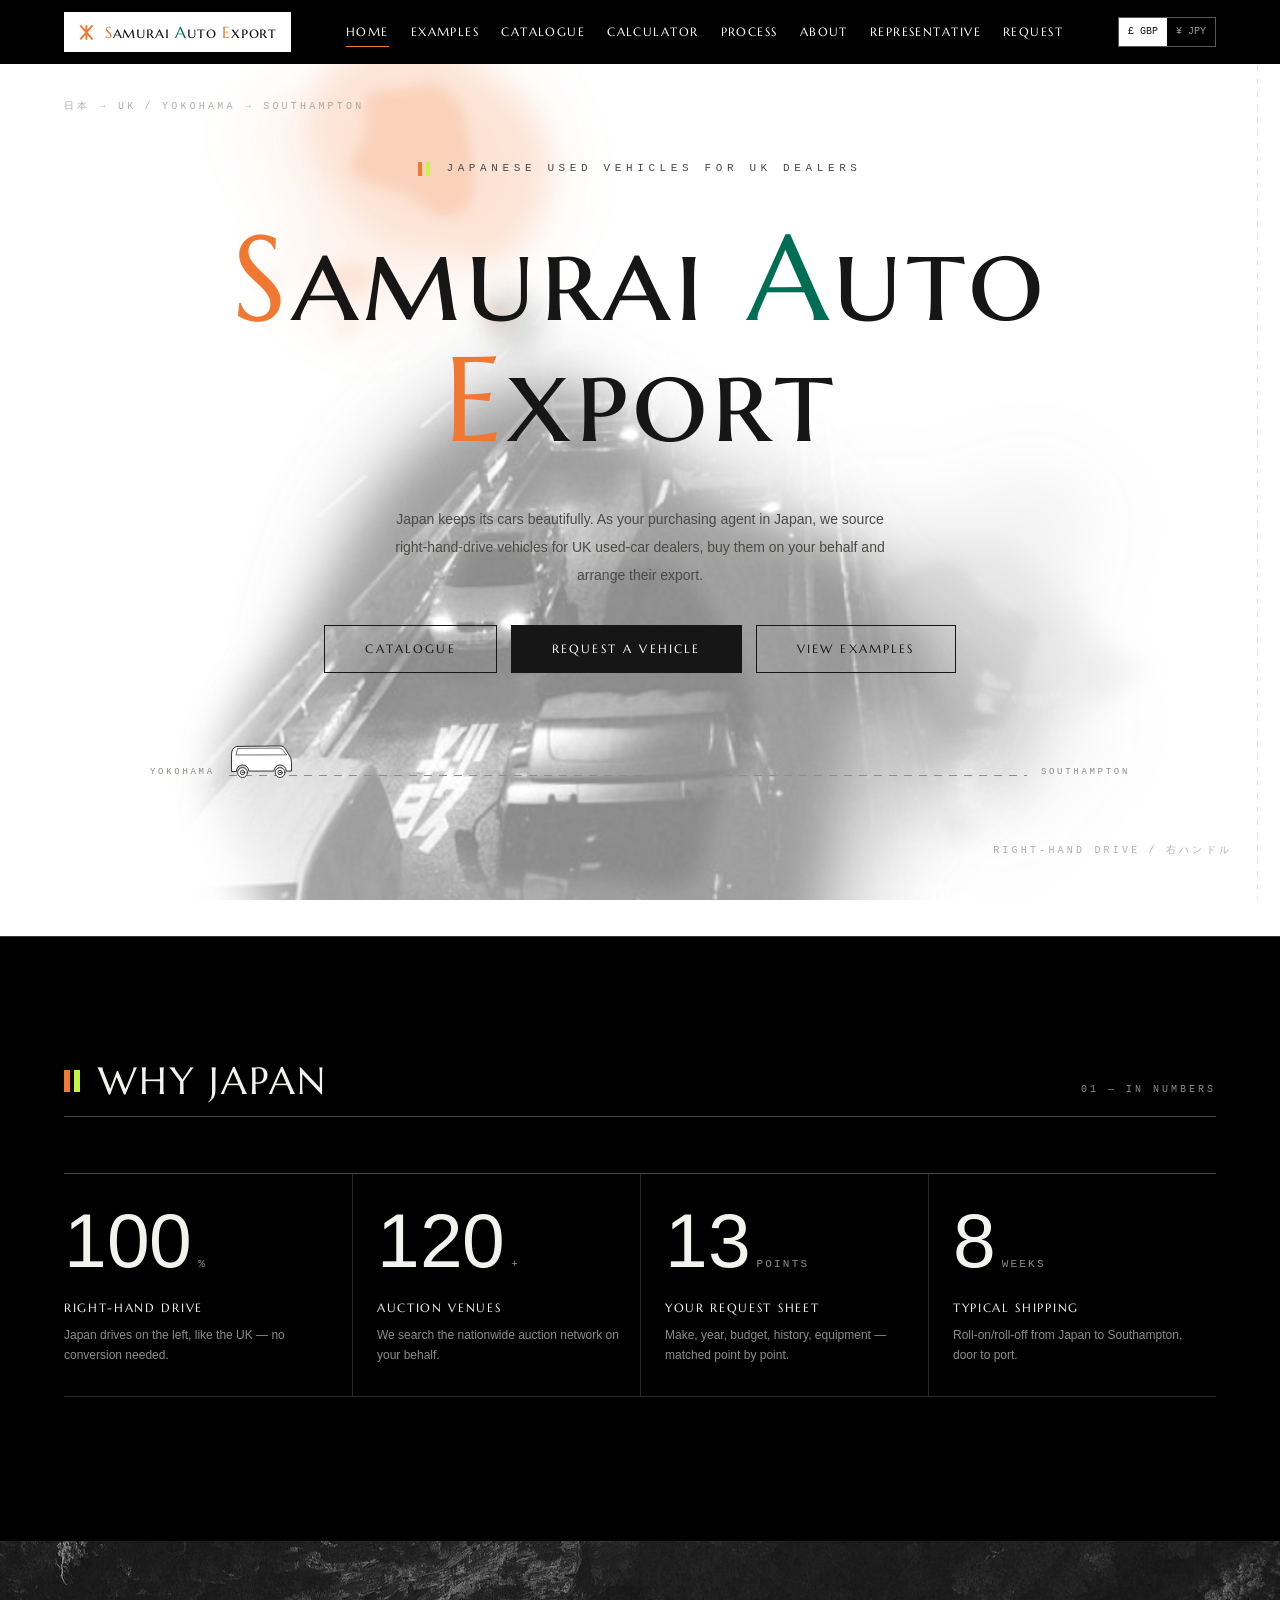
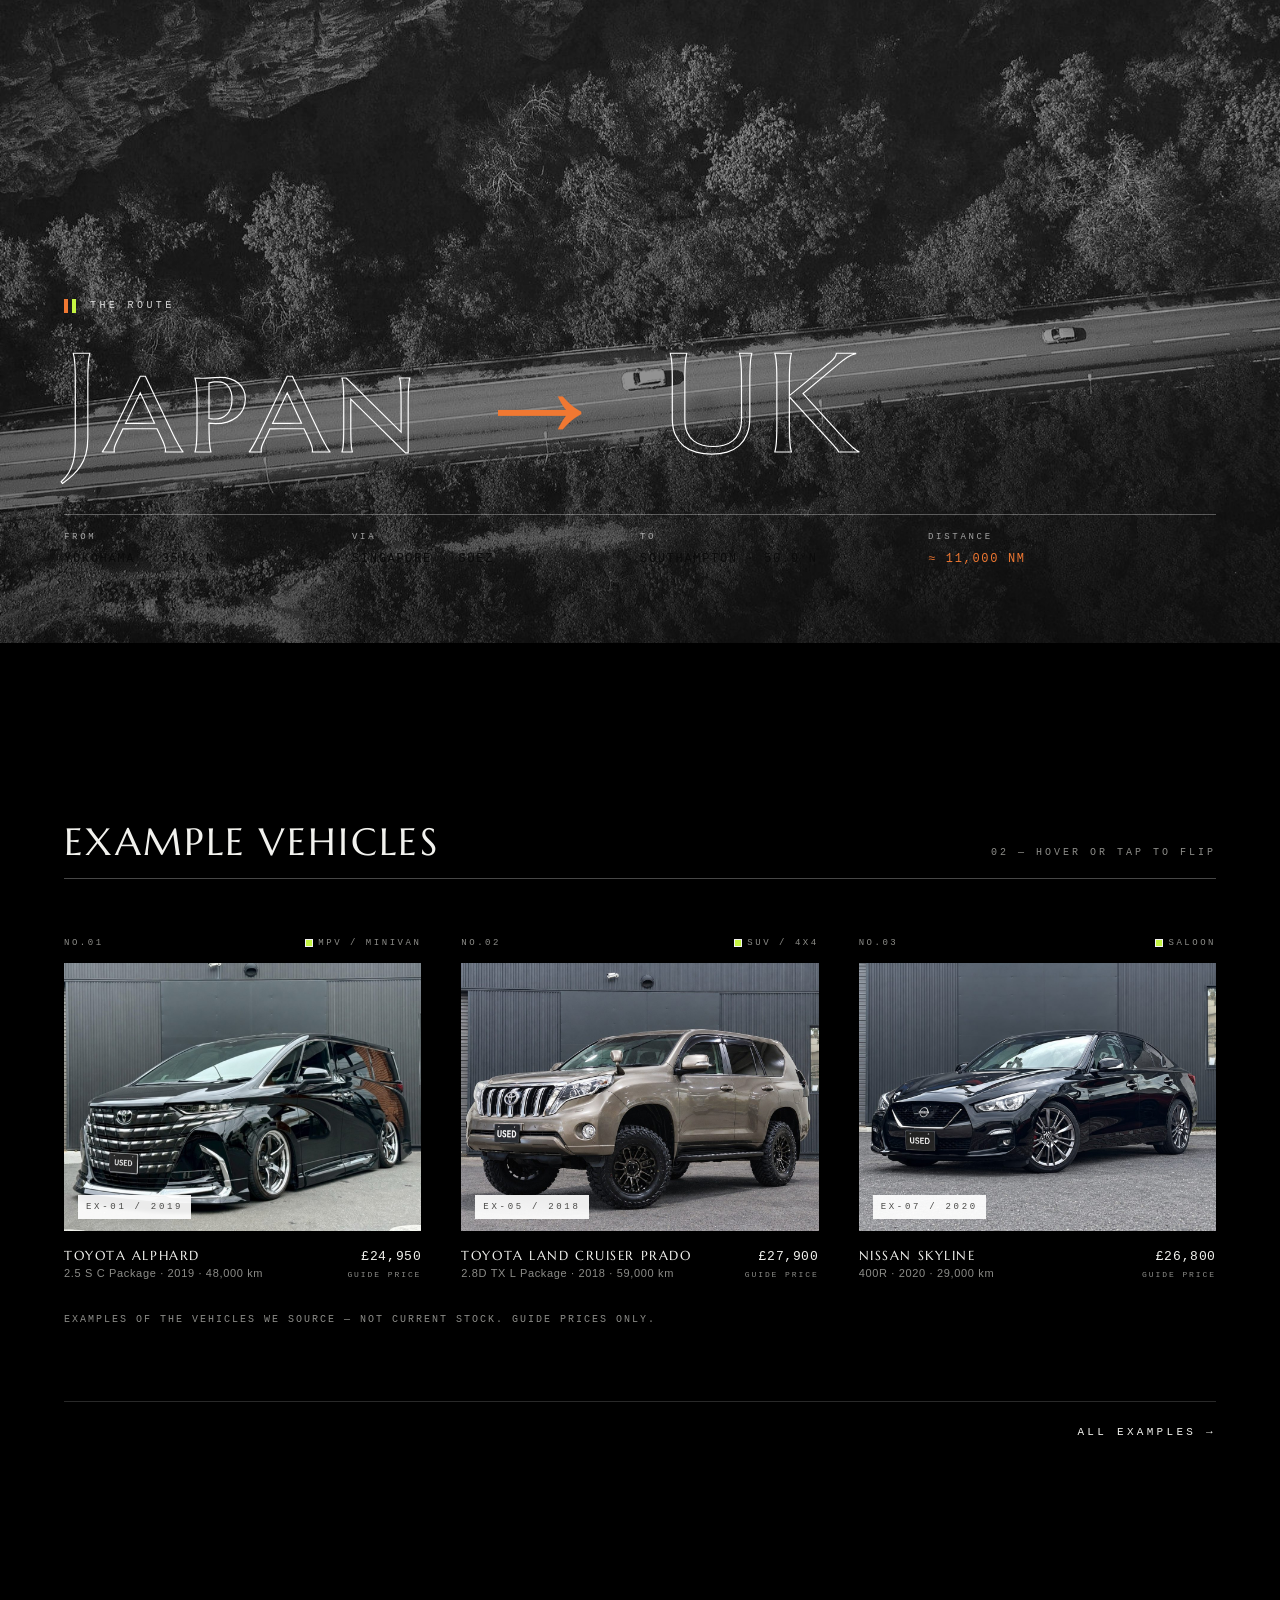
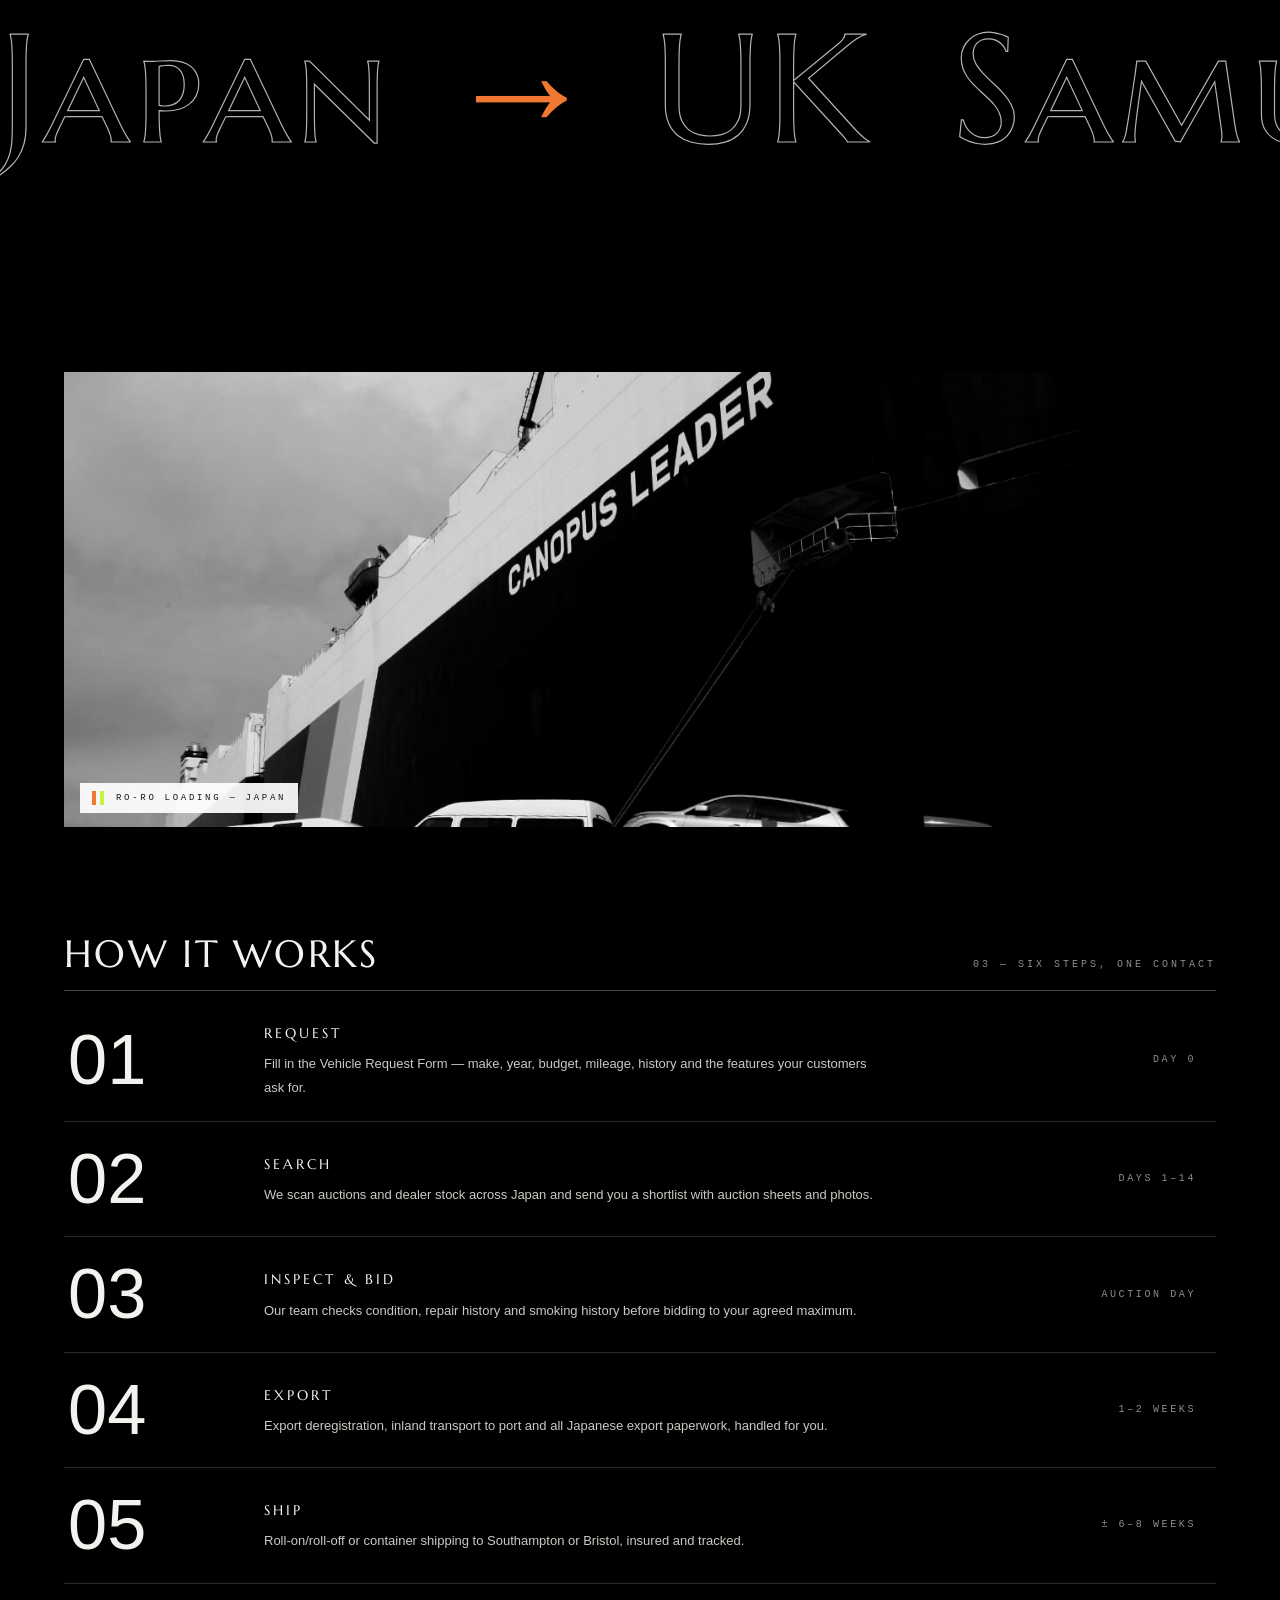
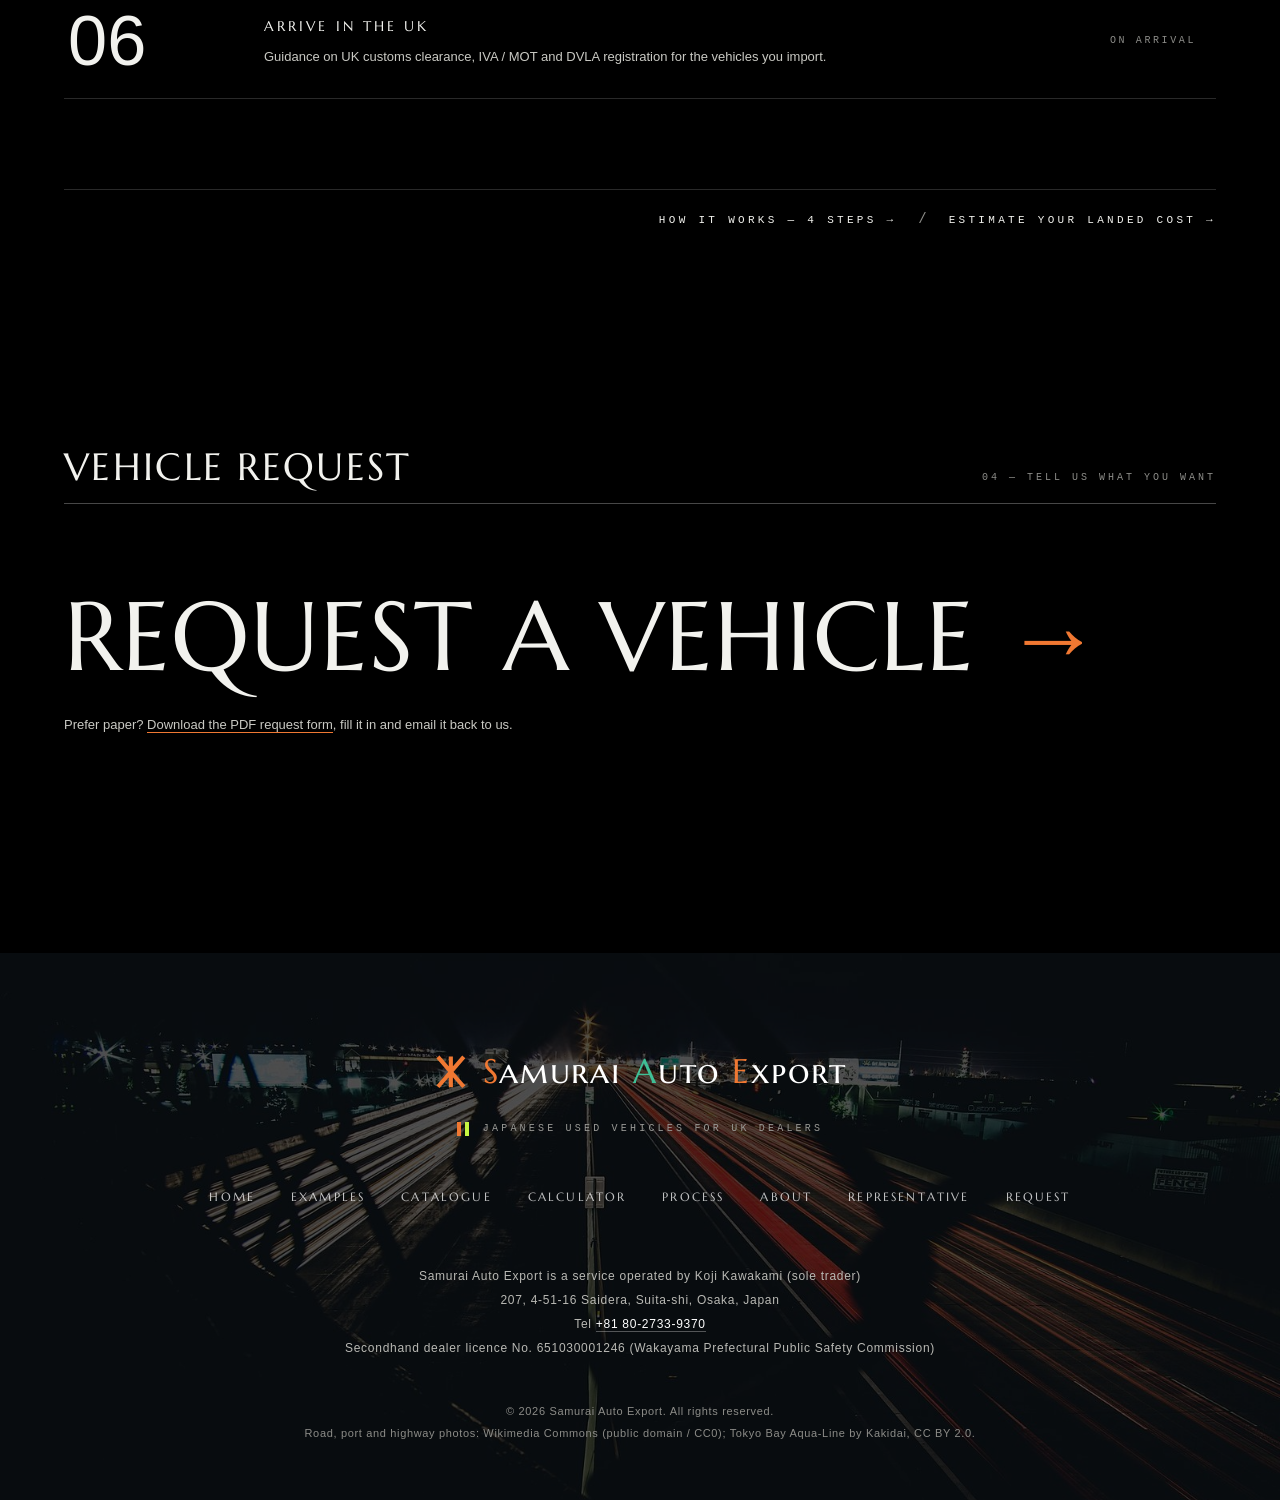
==== index.html @ f711d7df "feat(about): show the issuing authority for the dealer licence Wakayama Prefectural Public Safety Co" ====
<!doctype html>
<html lang="en-GB">
<head>
  <meta charset="utf-8">
  <meta name="viewport" content="width=device-width, initial-scale=1, viewport-fit=cover">
  <title>Samurai Auto Export — Japanese used vehicles for UK dealers</title>
  <meta name="description" content="Samurai Auto Export is a sourcing and export service for used-car dealers in the United Kingdom. Acting as your agent in Japan, we buy right-hand-drive vehicles on your behalf and arrange their export.">
  <meta name="theme-color" content="#ffffff">
  <link rel="icon" href="data:image/svg+xml,%3Csvg xmlns='http://www.w3.org/2000/svg' viewBox='0 0 32 32'%3E%3Crect width='32' height='32' fill='%23fff'/%3E%3Cg stroke='%23f07832' stroke-width='3.4' stroke-linecap='square' fill='none'%3E%3Cpath d='M16 4v24M6 4l10 12L26 4M6 28l10-12 10 12'/%3E%3C/g%3E%3C/svg%3E">
  <link rel="stylesheet" href="css/style.css">
</head>
<body>
<a class="skip-link" href="#main">Skip to content</a>

<svg width="0" height="0" style="position:absolute" aria-hidden="true">
  <symbol id="glyph" viewBox="0 0 40 40">
    <g fill="none" stroke="currentColor" stroke-width="4.6" stroke-linecap="square">
      <path d="M20 5v30M7 5l13 15L33 5M7 35l13-15 13 15"/>
    </g>
  </symbol>
  <!-- calculator pictograms: 24×24 stroke icons, drawn in the ink-soft grey -->
  <symbol id="i-sliders" viewBox="0 0 24 24"><path d="M4 7h9M19 7h1M4 17h3M13 17h7"/><circle cx="15" cy="7" r="2.2"/><circle cx="9" cy="17" r="2.2"/></symbol>
  <symbol id="i-calc" viewBox="0 0 24 24"><rect x="6" y="3" width="12" height="18"/><path d="M9 6.5h6v3H9zM9 13h.01M12 13h.01M15 13h.01M9 16.5h.01M12 16.5h.01M15 16.5h.01"/></symbol>
  <symbol id="i-tag" viewBox="0 0 24 24"><path d="M3.5 12.5V4h8.5l8.5 8.5-8.5 8.5z"/><circle cx="8" cy="8.5" r="1.4"/></symbol>
  <symbol id="i-fx" viewBox="0 0 24 24"><path d="M4 8h13M14 5l3 3-3 3M20 16H7M10 13l-3 3 3 3"/></symbol>
  <symbol id="i-size" viewBox="0 0 24 24"><path d="M3.5 14l2.3-5.5h12.4L20.5 14v3.5h-17z"/><circle cx="7.5" cy="17.5" r="1.6"/><circle cx="16.5" cy="17.5" r="1.6"/><path d="M3 22h18M5.5 20.5L3 22l2.5 1.5M18.5 20.5L21 22l-2.5 1.5"/></symbol>
  <symbol id="i-duty" viewBox="0 0 24 24"><circle cx="12" cy="12" r="8.5"/><path d="M8.5 15.5l7-7"/><circle cx="9.3" cy="9.3" r="1.1"/><circle cx="14.7" cy="14.7" r="1.1"/></symbol>
  <symbol id="i-car" viewBox="0 0 24 24"><path d="M3 15.5l2.4-6h13.2L21 15.5v3.5H3zM6 19v1.5M18 19v1.5M7.5 9.5l1-3h7l1 3"/><circle cx="7.5" cy="16.5" r="1.5"/><circle cx="16.5" cy="16.5" r="1.5"/></symbol>
  <symbol id="i-fee" viewBox="0 0 24 24"><rect x="3" y="8" width="18" height="12"/><path d="M9 8V5h6v3M3 13h18M12 12v3"/></symbol>
  <symbol id="i-truck" viewBox="0 0 24 24"><path d="M2 7h11v9H2zM13 10.5h4.5l3 3V16H13z"/><circle cx="6" cy="18" r="1.7"/><circle cx="17" cy="18" r="1.7"/></symbol>
  <symbol id="i-ship" viewBox="0 0 24 24"><path d="M3 14l2 4.5h14L21 14zM6 14V9h12v5M10 9V5h4v4M2 21.5c2 1.2 3.8 1.2 5.6 0s3.6-1.2 5.4 0 3.6 1.2 5.4 0 3.6-1.2 3.6-1.2"/></symbol>
  <symbol id="i-sum" viewBox="0 0 24 24"><path d="M17 5.5H7l6 6.5-6 6.5h10"/></symbol>
  <symbol id="i-stamp" viewBox="0 0 24 24"><path d="M12 3a3.8 3.8 0 0 1 3.8 3.8c0 2-1.4 3-1.9 5.2H10.1c-.5-2.2-1.9-3.2-1.9-5.2A3.8 3.8 0 0 1 12 3zM6 16.5h12v4H6zM9.5 12v4.5M14.5 12v4.5"/></symbol>
  <symbol id="i-dealer" viewBox="0 0 24 24"><path d="M3 21h18M5 21V9l7-5 7 5v12M9.5 21v-6h5v6M9 11.5h2M13 11.5h2"/></symbol>
  <symbol id="i-pin" viewBox="0 0 24 24"><path d="M12 21.5s-6.5-5.6-6.5-10.5a6.5 6.5 0 0 1 13 0c0 4.9-6.5 10.5-6.5 10.5z"/><circle cx="12" cy="11" r="2.2"/></symbol>
  <symbol id="i-vat" viewBox="0 0 24 24"><path d="M6.5 3h11v18l-2.2-1.6-2.2 1.6-2.1-1.6-2.1 1.6-2.4-1.6zM9.5 14.5l5-5"/><circle cx="10" cy="10" r="1"/><circle cx="14" cy="14" r="1"/></symbol>
  <symbol id="i-instagram" viewBox="0 0 24 24"><rect x="3.5" y="3.5" width="17" height="17" rx="4.8"/><circle cx="12" cy="12" r="4"/><path d="M17 7v.01"/></symbol>
  <symbol id="i-phone" viewBox="0 0 24 24"><path d="M6.5 3.5h3l1.5 4-2 1.5a11 11 0 0 0 6 6l1.5-2 4 1.5v3a2 2 0 0 1-2 2A15.5 15.5 0 0 1 4.5 5.5a2 2 0 0 1 2-2z"/></symbol>
  <symbol id="i-info" viewBox="0 0 24 24"><circle cx="12" cy="12" r="8.5"/><path d="M12 11v5.5M12 7.5v.01"/></symbol>
  <symbol id="i-order" viewBox="0 0 24 24"><path d="M4 5h16v14H4zM4 7l8 6 8-6"/></symbol>
  <symbol id="i-check" viewBox="0 0 24 24"><path d="M6 3h12v18H6zM9 8h6M9 12h6M9 16h3"/><path d="M15.5 15l1.5 1.5 3-3" /></symbol>
  <symbol id="i-search" viewBox="0 0 24 24"><circle cx="10.5" cy="10.5" r="6.5"/><path d="M15.5 15.5L21 21"/></symbol>
  <symbol id="i-list" viewBox="0 0 24 24"><path d="M4 6h3v3H4zM4 10.5h3v3H4zM4 15h3v3H4zM10 7.5h10M10 12h10M10 16.5h10"/></symbol>
  <symbol id="i-approve" viewBox="0 0 24 24"><circle cx="12" cy="12" r="8.5"/><path d="M8 12.5l2.8 2.8L16.5 9.5"/></symbol>
  <symbol id="i-gavel" viewBox="0 0 24 24"><path d="M4 20l8-8M9 7l5-3 5 5-3 5zM13 5l6 6M3 21h8"/></symbol>
  <symbol id="i-pay" viewBox="0 0 24 24"><rect x="3" y="6" width="18" height="12"/><circle cx="12" cy="12" r="2.6"/><path d="M6 9h.01M18 15h.01"/></symbol>
  <symbol id="i-hand" viewBox="0 0 24 24"><rect x="3" y="7" width="7" height="10"/><rect x="14" y="7" width="7" height="10"/><path d="M10 12h4M12.5 10.5l1.5 1.5-1.5 1.5"/></symbol>
  <symbol id="i-doc" viewBox="0 0 24 24"><path d="M7 3h7l4 4v14H7zM14 3v4h4M10 12h5M10 15.5h5"/></symbol>
  <symbol id="i-anchor" viewBox="0 0 24 24"><circle cx="12" cy="5.5" r="2.2"/><path d="M12 7.7V21M6 12H4a8 8 0 0 0 16 0h-2M8.5 12h7"/></symbol>
  <symbol id="i-flagjp" viewBox="0 0 24 24"><path d="M5 21V4M5 4h13l-3 4.5 3 4.5H5"/></symbol>
  <symbol id="i-key" viewBox="0 0 24 24"><circle cx="8" cy="14" r="4.5"/><path d="M11.5 11.5L20 3M16 7l2.5 2.5M13.5 9.5L16 12"/></symbol>
  <symbol id="i-done" viewBox="0 0 24 24"><circle cx="12" cy="12" r="8.5"/><path d="M7.5 12.5l3 3 6-7"/><path d="M12 3.5v-1M12 21.5v-1" /></symbol>
  <symbol id="i-copy" viewBox="0 0 24 24"><rect x="8" y="8" width="12" height="12"/><path d="M16 8V4H4v12h4"/></symbol>
</svg>

<header class="site-header" id="siteHeader">
  <div class="header-inner">
    <button class="menu-toggle" id="menuToggle" aria-label="Menu" aria-expanded="false" aria-controls="siteNav">
      <span></span><span></span>
    </button>
    <a class="brand-mark wm" href="#/" aria-label="Samurai Auto Export — home">
      <svg class="wm-glyph" aria-hidden="true"><use href="#glyph"/></svg>
      <span aria-hidden="true"><span class="wm-s">S</span>amurai <span class="wm-a">A</span>uto <span class="wm-e">E</span>xport</span>
    </a>
    <nav class="site-nav" id="siteNav" aria-label="Main">
      <ul>
        <li><a href="#/" data-scramble>HOME</a></li>
        <li><a href="#/stock" data-scramble>EXAMPLES</a></li>
        <li><a href="#/catalog" data-scramble>CATALOGUE</a></li>
        <li><a href="#/calculator" data-scramble>CALCULATOR</a></li>
        <li><a href="#/process" data-scramble>PROCESS</a></li>
        <li><a href="#/company" data-scramble>ABOUT</a></li>
        <li><a href="#/representative" data-scramble>REPRESENTATIVE</a></li>
        <li><a href="#/request" data-scramble>REQUEST</a></li>
      </ul>
    </nav>
    <div class="header-tools">
      <div class="ccy" role="group" aria-label="Currency">
        <button type="button" data-ccy="GBP" aria-pressed="true">£ GBP</button>
        <button type="button" data-ccy="JPY" aria-pressed="false">¥ JPY</button>
      </div>
    </div>
  </div>
</header>

<div id="main">

<!-- =====================================================================
     HOME
     ===================================================================== -->
<main class="page" data-page="home">

  <!-- 01 HERO — near-empty white viewport; the ink canvas is the image -->
  <section class="hero" aria-label="Samurai Auto Export — Japanese used vehicles for UK dealers">
    <span class="lex-float lex-float--tl" aria-hidden="true">日本 → UK&ensp;/&ensp;YOKOHAMA → SOUTHAMPTON</span>
    <span class="lex-float lex-float--br" aria-hidden="true">RIGHT-HAND DRIVE&ensp;/&ensp;右ハンドル</span>
    <p class="hero__meta"><span class="duo" aria-hidden="true"></span>JAPANESE USED VEHICLES FOR UK DEALERS</p>
    <h1 class="hero__wordmark wm" data-kinetic aria-label="Samurai Auto Export">
      <span class="wm-line"><span class="k-letter wm-s" aria-hidden="true">S</span><span class="k-letter" aria-hidden="true">a</span><span class="k-letter" aria-hidden="true">m</span><span class="k-letter" aria-hidden="true">u</span><span class="k-letter" aria-hidden="true">r</span><span class="k-letter" aria-hidden="true">a</span><span class="k-letter" aria-hidden="true">i</span><span class="k-letter" aria-hidden="true">&nbsp;</span><span class="k-letter wm-a" aria-hidden="true">A</span><span class="k-letter" aria-hidden="true">u</span><span class="k-letter" aria-hidden="true">t</span><span class="k-letter" aria-hidden="true">o</span></span>
      <span class="wm-line"><span class="k-letter wm-e" aria-hidden="true">E</span><span class="k-letter" aria-hidden="true">x</span><span class="k-letter" aria-hidden="true">p</span><span class="k-letter" aria-hidden="true">o</span><span class="k-letter" aria-hidden="true">r</span><span class="k-letter" aria-hidden="true">t</span></span>
    </h1>
    <p class="hero__sub">Japan keeps its cars beautifully. As your purchasing agent in Japan, we source right-hand-drive vehicles for UK used-car dealers, buy them on your behalf and arrange their export.</p>
    <p class="hero__actions">
      <a class="btn" href="#/catalog">Catalogue</a>
      <a class="btn btn--solid" href="#/request">Request a vehicle</a>
      <a class="btn" href="#/stock">View examples</a>
    </p>
    <div class="hero-road" aria-hidden="true">
      <span class="hero-road__pin">YOKOHAMA</span>
      <span class="hero-road__lane"><span class="hero-road__car" id="heroCar"></span></span>
      <span class="hero-road__pin">SOUTHAMPTON</span>
    </div>
    <p class="scrollcue" aria-hidden="true">SCROLL</p>
  </section>

  <!-- everything below the hero sits on the black wall -->
  <div class="home-dark">

  <!-- 02 FIGURES -->
  <section class="section" aria-labelledby="figuresTitle">
    <header class="shead reveal">
      <h2 class="shead__big" id="figuresTitle"><span class="duo duo--lg" aria-hidden="true"></span>WHY JAPAN</h2>
      <p class="shead__meta">01 — IN NUMBERS</p>
    </header>
    <div class="figures">
      <div class="figure reveal">
        <p class="figure__num"><span data-odo>100</span><span class="figure__unit">%</span></p>
        <span class="figure__label">Right-hand drive</span>
        <span class="figure__note">Japan drives on the left, like the UK — no conversion needed.</span>
      </div>
      <div class="figure reveal">
        <p class="figure__num"><span data-odo>120</span><span class="figure__unit">+</span></p>
        <span class="figure__label">Auction venues</span>
        <span class="figure__note">We search the nationwide auction network on your behalf.</span>
      </div>
      <div class="figure reveal">
        <p class="figure__num"><span data-odo>13</span><span class="figure__unit">POINTS</span></p>
        <span class="figure__label">Your request sheet</span>
        <span class="figure__note">Make, year, budget, history, equipment — matched point by point.</span>
      </div>
      <div class="figure reveal">
        <p class="figure__num"><span data-odo>8</span><span class="figure__unit">WEEKS</span></p>
        <span class="figure__label">Typical shipping</span>
        <span class="figure__note">Roll-on/roll-off from Japan to Southampton, door to port.</span>
      </div>
    </div>
  </section>

  <!-- ROUTE — full-bleed road photo that spreads open like the ink -->
  <section class="route reveal" aria-labelledby="routeTitle">
    <div class="route__media"><img src="assets/img/bg/road.jpg" alt="Aerial view of a highway winding through a forest" loading="lazy" width="1600" height="1067"></div>
    <div class="route__inner">
      <p class="route__eyebrow"><span class="duo" aria-hidden="true"></span>THE ROUTE</p>
      <h2 class="route__title" id="routeTitle">Japan <i aria-hidden="true">→</i><span class="visually-hidden">to the</span> UK</h2>
      <dl class="route__legs">
        <div><dt>FROM</dt><dd>YOKOHAMA · 35.4°N</dd></div>
        <div><dt>VIA</dt><dd>SINGAPORE · SUEZ</dd></div>
        <div><dt>TO</dt><dd>SOUTHAMPTON · 50.9°N</dd></div>
        <div><dt>DISTANCE</dt><dd>≈ 11,000 NM</dd></div>
      </dl>
    </div>
  </section>

  <!-- 03 EXAMPLE VEHICLES — flip cards -->
  <section class="section" aria-labelledby="featuredTitle">
    <header class="shead reveal">
      <h2 class="shead__big" id="featuredTitle">EXAMPLE VEHICLES</h2>
      <p class="shead__meta">02 — HOVER OR TAP TO FLIP</p>
    </header>
    <div class="grid" id="featuredGrid"></div>
    <p class="examples-note reveal">Examples of the vehicles we source — not current stock. Guide prices only.</p>
    <p class="more-row reveal"><a href="#/stock" data-scramble>ALL EXAMPLES →</a></p>
  </section>

  <!-- outlined-type marquee — ink shows through the strokes -->
  <div class="marquee" aria-hidden="true">
    <div class="marquee__track">
      <span class="marquee__seg">Japan <i>→</i> UK&ensp;Samurai Auto Export&ensp;from Osaka to your door&ensp;</span>
      <span class="marquee__seg">Japan <i>→</i> UK&ensp;Samurai Auto Export&ensp;from Osaka to your door&ensp;</span>
    </div>
  </div>

  <!-- 04 PHOTO + FLOW -->
  <section class="section" aria-labelledby="flowTitle">
    <figure class="photo photo--wide reveal">
      <img src="assets/img/ship.jpg" alt="A car carrier ship at a Japanese port, vehicles waiting to be loaded" loading="lazy" width="1366" height="540">
      <figcaption class="photo__cap"><span class="duo" aria-hidden="true"></span>RO-RO LOADING — JAPAN</figcaption>
    </figure>
    <header class="shead reveal" style="margin-top:12vh">
      <h2 class="shead__big" id="flowTitle">HOW IT WORKS</h2>
      <p class="shead__meta">03 — SIX STEPS, ONE CONTACT</p>
    </header>
    <table class="rows reveal">
      <tbody>
        <tr><td class="row-no">01</td><td><span class="flow-name">Request</span><span class="flow-desc">Fill in the Vehicle Request Form — make, year, budget, mileage, history and the features your customers ask for.</span></td><td class="row-meta">DAY 0</td></tr>
        <tr><td class="row-no">02</td><td><span class="flow-name">Search</span><span class="flow-desc">We scan auctions and dealer stock across Japan and send you a shortlist with auction sheets and photos.</span></td><td class="row-meta">DAYS 1–14</td></tr>
        <tr><td class="row-no">03</td><td><span class="flow-name">Inspect &amp; bid</span><span class="flow-desc">Our team checks condition, repair history and smoking history before bidding to your agreed maximum.</span></td><td class="row-meta">AUCTION DAY</td></tr>
        <tr><td class="row-no">04</td><td><span class="flow-name">Export</span><span class="flow-desc">Export deregistration, inland transport to port and all Japanese export paperwork, handled for you.</span></td><td class="row-meta">1–2 WEEKS</td></tr>
        <tr><td class="row-no">05</td><td><span class="flow-name">Ship</span><span class="flow-desc">Roll-on/roll-off or container shipping to Southampton or Bristol, insured and tracked.</span></td><td class="row-meta">± 6–8 WEEKS</td></tr>
        <tr><td class="row-no">06</td><td><span class="flow-name">Arrive in the UK</span><span class="flow-desc">Guidance on UK customs clearance, IVA / MOT and DVLA registration for the vehicles you import.</span></td><td class="row-meta">ON ARRIVAL</td></tr>
      </tbody>
    </table>
  </section>

  <section class="section" style="padding-top:0" aria-labelledby="calcTeaser">
    <p class="more-row reveal" style="margin-top:0">
      <span class="visually-hidden" id="calcTeaser">Import cost calculator</span>
      <a href="#/process" data-scramble>HOW IT WORKS — 4 STEPS →</a>
      <span class="more-row__sep" aria-hidden="true">/</span>
      <a href="#/calculator" data-scramble>ESTIMATE YOUR LANDED COST →</a>
    </p>
  </section>

  <!-- 05 CTA -->
  <section class="section" aria-labelledby="ctaTitle">
    <header class="shead reveal">
      <h2 class="shead__big" id="ctaTitle">VEHICLE REQUEST</h2>
      <p class="shead__meta">04 — TELL US WHAT YOU WANT</p>
    </header>
    <p class="cta-row reveal">
      <a class="cta-huge" href="#/request" aria-label="Request a vehicle"><span data-scramble>REQUEST A</span> <span class="nowrap"><span data-scramble>VEHICLE</span><span class="arr" aria-hidden="true">&nbsp;→</span></span></a>
    </p>
    <p class="cta-note reveal">Prefer paper? <a href="assets/docs/Vehicle_Request_Form_EN.pdf" download>Download the PDF request form</a>, fill it in and email it back to us.</p>
  </section>

  </div><!-- /.home-dark -->
</main>

<!-- =====================================================================
     STOCK
     ===================================================================== -->
<main class="page" data-page="stock" hidden>
  <div class="page-head">
    <p class="page-eyebrow" aria-hidden="true">
      <span><span class="duo"></span>SAMURAI AUTO EXPORT — EXAMPLE VEHICLES</span>
      <span>NOT CURRENT STOCK · GUIDE PRICES ONLY</span>
    </p>
    <div class="page-title-row">
      <h1 class="page-title" data-kinetic data-outline="2">EXAMPLES</h1>
      <dl class="lexicon" aria-label="Examples at a glance">
        <div><dt>DRIVE</dt><dd>RIGHT-HAND</dd></div>
        <div><dt>STATUS</dt><dd>EXAMPLES — NOT STOCK</dd></div>
        <div><dt>PRICES</dt><dd>GUIDE ONLY</dd></div>
        <div><dt>CURRENCY</dt><dd>GBP / JPY</dd></div>
      </dl>
    </div>
  </div>

  <div class="toolbar">
    <div class="toolbar__inner">
      <div class="toolbar__search">
        <label class="visually-hidden" for="stockSearch">Search examples</label>
        <input type="search" id="stockSearch" placeholder="Search make, model, grade…" autocomplete="off">
      </div>
      <label class="visually-hidden" for="stockSort">Sort</label>
      <select id="stockSort">
        <option value="new">Default order</option>
        <option value="price-asc">Price — low to high</option>
        <option value="price-desc">Price — high to low</option>
        <option value="km-asc">Mileage — lowest</option>
        <option value="year-desc">Year — newest</option>
      </select>
      <span class="toolbar__count" id="stockCount" aria-live="polite"></span>
    </div>
  </div>

  <div class="chips" id="bodyChips" role="group" aria-label="Body type"></div>

  <section class="stock-wrap" aria-label="Vehicles">
    <div class="grid" id="stockGrid"></div>
    <p class="empty" id="stockEmpty" hidden>NO EXAMPLES MATCH — <a href="#/request" style="border-bottom:1px solid var(--orange)">REQUEST A VEHICLE →</a></p>
    <p class="disclaimer">These are examples of the kinds of vehicle we source for UK dealers. They are not our current stock and not a record of completed sales. Prices are guide prices for reference only; the actual price, availability and total cost to the UK are confirmed case by case. JPY figures use an indicative rate. Tell us what you need — <a href="#/request" style="border-bottom:1px solid var(--orange)">send us a request</a>.</p>
  </section>
</main>

<!-- =====================================================================
     CATALOGUE — Japanese dealer listings, mirrored in English (dark UI)
     Data: js/catalog-data.js · behaviour: js/catalog.js
     ===================================================================== -->
<main class="page dark" data-page="catalog" hidden>
  <div class="page-head">
    <p class="page-eyebrow" aria-hidden="true">
      <span><span class="duo"></span>CATALOGUE — JAPANESE DEALER LISTINGS</span>
      <span>LIVE MIRROR · JAPANESE MAKES · ¥1M – ¥10M</span>
    </p>
    <div class="page-title-row">
      <h1 class="page-title" data-kinetic data-outline="4">CATALOGUE</h1>
      <dl class="lexicon" aria-label="About this catalogue">
        <div><dt>SOURCE</dt><dd>221616.COM (GULLIVER)</dd></div>
        <div><dt>LISTINGS</dt><dd id="catTotal">—</dd></div>
        <div><dt>RANGE</dt><dd id="catRange">—</dd></div>
        <div><dt>UPDATED</dt><dd id="catUpdated">—</dd></div>
      </dl>
    </div>
  </div>

  <div class="toolbar toolbar--dark">
    <div class="toolbar__inner">
      <div class="toolbar__search">
        <label class="visually-hidden" for="catSearch">Search catalogue</label>
        <input type="search" id="catSearch" placeholder="Search make, model, grade, colour, ID…" autocomplete="off">
      </div>
      <label class="visually-hidden" for="catSort">Sort</label>
      <select id="catSort">
        <option value="price-desc">Price — high to low</option>
        <option value="price-asc">Price — low to high</option>
        <option value="km-asc">Mileage — lowest</option>
        <option value="year-desc">Year — newest</option>
        <option value="model-asc">Model — A to Z</option>
      </select>
      <button type="button" class="toolbar__toggle" id="catFilterToggle" aria-expanded="true" aria-controls="catFilters">
        <svg class="ico" aria-hidden="true"><use href="#i-sliders"/></svg><span>FILTERS</span><b id="catFilterCount" hidden>0</b>
      </button>
      <span class="toolbar__count" id="catCount" aria-live="polite"></span>
    </div>
  </div>

  <form class="cfilters" id="catFilters" aria-label="Filter listings" autocomplete="off">
    <div class="cfilters__inner">
      <label class="cfilter"><span>PRICE FROM</span><select id="cfMin"></select></label>
      <label class="cfilter"><span>PRICE TO</span><select id="cfMax"></select></label>
      <label class="cfilter"><span>YEAR FROM</span><select id="cfYear"></select></label>
      <label class="cfilter"><span>MAX MILEAGE</span><select id="cfKm"></select></label>
      <label class="cfilter"><span>BODY</span><select id="cfBody"></select></label>
      <label class="cfilter"><span>FUEL</span><select id="cfFuel"></select></label>
      <label class="cfilter"><span>DRIVE</span><select id="cfDrive"></select></label>
      <label class="cfilter"><span>TRANSMISSION</span><select id="cfTrans"></select></label>
      <label class="cfilter cfilter--check"><input type="checkbox" id="cfOwner"><span>ONE OWNER</span></label>
      <label class="cfilter cfilter--check"><input type="checkbox" id="cfClean"><span>NO REPAIR HISTORY</span></label>
      <label class="cfilter cfilter--check"><input type="checkbox" id="cfRecords"><span>SERVICE RECORDS</span></label>
      <button type="reset" class="cfilters__reset" id="cfReset" data-scramble>RESET FILTERS</button>
    </div>
  </form>

  <div class="chips" id="catChips" role="group" aria-label="Make"></div>
  <div class="chips chips--models" id="catModels" role="group" aria-label="Model" hidden></div>

  <section class="stock-wrap" aria-label="Listings">
    <ul class="cgrid" id="catGrid"></ul>
    <p class="empty" id="catEmpty" hidden>NO LISTINGS MATCH</p>
    <p class="disclaimer" id="catDisclaimer">Demonstration catalogue. Listings, prices and photos are mirrored from the public search results on 221616.com (Gulliver, Japan) — Japanese makes, ¥1M – ¥10M — and translated into English for this sample; they belong to the selling dealer and are not offered for sale here. The mirror is re-synced automatically about every six hours; a browser cannot read the source site directly, so what you see is the last sync, not a live query. Prices are Japanese on-the-road totals including tax and domestic fees — use the calculator for a UK landed estimate.</p>
  </section>
</main>

<main class="page dark" data-page="catalog-detail" hidden>
  <div class="cdet" id="catDetail"></div>
</main>

<!-- =====================================================================
     CALCULATOR — import cost estimate for UK dealers
     Figures and rates: js/calc-config.js · arithmetic: js/calc.js
     ===================================================================== -->
<main class="page" data-page="calculator" hidden>
  <div class="page-head">
    <p class="page-eyebrow" aria-hidden="true">
      <span><span class="duo"></span>FOR UK DEALERS — IMPORT COST CALCULATOR</span>
      <span>BUDGET ESTIMATE · NOT A QUOTATION</span>
    </p>
    <div class="page-title-row">
      <h1 class="page-title" data-kinetic data-outline="5">CALCULATOR</h1>
      <dl class="lexicon" aria-label="What this calculator covers">
        <div><dt>FROM</dt><dd>JAPANESE DEALER PRICE</dd></div>
        <div><dt>TO</dt><dd>YOUR UK DEALERSHIP</dd></div>
        <div><dt>SHOWS</dt><dd>GBP · JPY</dd></div>
        <div><dt>RATE</dt><dd>EDITABLE ESTIMATE</dd></div>
      </dl>
    </div>
  </div>

  <div class="calc">

    <!-- inputs -->
    <form class="calc__inputs" id="calcForm" novalidate autocomplete="off">
      <p class="calc__head"><span class="duo" aria-hidden="true"></span><svg class="ico" aria-hidden="true"><use href="#i-sliders"/></svg> YOUR INPUTS</p>

      <div class="calc-field">
        <label class="calc-field__label" for="calc_amount"><svg class="ico" aria-hidden="true"><use href="#i-tag"/></svg><span>Vehicle purchase price</span></label>
        <div class="calc-field__row">
          <span class="calc-unit" id="calcAmountUnit" aria-hidden="true">¥</span>
          <input type="number" id="calc_amount" name="calc_amount" inputmode="decimal" min="0" step="any" placeholder="e.g. 599000">
          <div class="seg" role="group" aria-label="Price currency">
            <button type="button" data-calc-ccy="JPY" aria-pressed="true">JPY</button>
            <button type="button" data-calc-ccy="GBP" aria-pressed="false">GBP</button>
          </div>
        </div>
        <p class="calc-field__hint">Enter the advertised vehicle price (車両本体価格) from the Japanese listing. The “total payment” figure (支払総額) also includes Japanese domestic registration costs, so it is not the export price — confirm the final purchase price with the selling dealer. Switching currency converts the amount at the rate below.</p>
      </div>

      <div class="calc-field">
        <label class="calc-field__label" for="calc_rate"><svg class="ico" aria-hidden="true"><use href="#i-fx"/></svg><span>Exchange rate — JPY per £1</span></label>
        <div class="calc-field__row">
          <span class="calc-unit" aria-hidden="true">£1 =</span>
          <input type="number" id="calc_rate" name="calc_rate" inputmode="decimal" min="1" step="0.01">
          <span class="calc-unit" aria-hidden="true">JPY</span>
        </div>
        <p class="calc-field__hint">An editable estimate you can change at any time — not a live market rate. Yen amounts are divided by this rate to give pounds; pound amounts are multiplied by it to give yen. Default: ¥<span data-out="cfg-rate-default"></span> per £1.</p>
      </div>

      <div class="calc-field">
        <label class="calc-field__label" for="calc_size"><svg class="ico" aria-hidden="true"><use href="#i-size"/></svg><span>Vehicle size</span></label>
        <div class="calc-field__row">
          <select id="calc_size" name="calc_size"></select>
        </div>
        <p class="calc-field__hint">Each figure is the combined budget for ocean freight and marine insurance. The insurance budget (<span data-out="cfg-insurance"></span>) is included, so do not add insurance separately. Actual cost varies with the vehicle’s dimensions, the route and the sailing.</p>
      </div>

      <div class="calc-field calc-field--duty">
        <label class="calc-field__label" for="calc_duty"><svg class="ico" aria-hidden="true"><use href="#i-duty"/></svg><span>Import duty</span></label>
        <div class="calc-field__row">
          <select id="calc_duty" name="calc_duty"></select>
        </div>
        <p class="calc-field__hint">Use 0% only where preferential-origin eligibility and the required declaration have been verified for this vehicle. Year of manufacture or make alone does not qualify a vehicle, so the calculator never selects 0% automatically.</p>
      </div>

      <div class="calc-actions">
        <button type="submit" class="btn btn--solid calc-start" id="calcStart"><span>Start Price Estimate</span><span class="calc-start__arr" aria-hidden="true">→</span></button>
        <button type="button" class="btn" id="calcReset">Reset</button>
      </div>
    </form>

    <!-- results -->
    <section class="calc__results is-empty" id="calcResults" aria-live="polite" aria-label="Estimate">
      <p class="calc__head"><span class="duo" aria-hidden="true"></span><svg class="ico" aria-hidden="true"><use href="#i-calc"/></svg> ESTIMATE <span class="calc__rate" data-out="rate"></span></p>
      <p class="calc-msg" id="calcMsg" hidden></p>

      <ul class="calc-ledger" id="calcLedger"></ul>
      <p class="calc-feenote" id="calcFeeNote" hidden>The minimum fee of <span data-out="cfg-fee-min"></span> applies — <span data-out="cfg-fee-rate"></span> of this vehicle price would be lower.</p>

      <div class="calc-total">
        <p class="calc-total__name"><svg class="ico" aria-hidden="true"><use href="#i-pin"/></svg><span>Estimated total to your dealership — <em>excluding import VAT</em></span></p>
        <p class="calc-total__gbp" data-out="L-gbp">—</p>
        <p class="calc-total__jpy" data-out="L-jpy">—</p>
      </div>

      <section class="calc-vat" aria-label="Import VAT reference">
        <p class="calc-vat__head"><svg class="ico" aria-hidden="true"><use href="#i-vat"/></svg><span>REFERENCE — UK IMPORT VAT AT <span data-out="vat-rate"></span></span></p>
        <ul class="calc-ledger">
          <li class="calc-row">
            <svg class="ico" aria-hidden="true"><use href="#i-vat"/></svg>
            <span class="calc-row__name">Estimated import VAT</span>
            <span class="calc-row__gbp" data-out="V-gbp">—</span>
            <span class="calc-row__desc">A separate tax due on import; shown apart from the total above.</span>
            <span class="calc-row__jpy" data-out="V-jpy">—</span>
          </li>
          <li class="calc-row">
            <svg class="ico" aria-hidden="true"><use href="#i-fee"/></svg>
            <span class="calc-row__name">Estimated cash outlay if import VAT is paid upfront</span>
            <span class="calc-row__gbp" data-out="T-gbp">—</span>
            <span class="calc-row__desc">Total above plus import VAT. Whether VAT is recoverable or can be postponed depends on the importer’s circumstances; nothing here guarantees relief or a refund.</span>
            <span class="calc-row__jpy" data-out="T-jpy">—</span>
          </li>
        </ul>
      </section>

      <div class="calc-notes">
        <p class="calc-notes__head"><svg class="ico" aria-hidden="true"><use href="#i-info"/></svg><span>PLEASE NOTE</span></p>
        <p>This calculator provides budget estimates, not a binding quotation. Final purchase prices, freight, insurance, local charges and taxes must be confirmed before purchase. The exchange rate shown is an editable estimate, not a live market rate.</p>
        <p>UK customs clearance and inland delivery are arranged and paid for directly by the buyer. We provide suggested service-provider details and the required export documents.</p>
        <p>Import duty and VAT use simplified assumptions. A 0% duty estimate requires verified eligibility for preferential treatment and the appropriate declaration. Import VAT recovery or postponed accounting depends on the importer’s circumstances.</p>
        <p>MOT, UK registration, vehicle tax, modifications, repairs, retail preparation, additional storage and other unlisted charges are excluded.</p>
      </div>

      <div class="calc-actions calc-actions--results">
        <button type="button" class="btn" id="calcCopy"><svg class="ico" aria-hidden="true"><use href="#i-copy"/></svg><span>Copy estimate</span></button>
      </div>
      <p class="more-row" style="margin-top:32px"><a href="#/request" data-scramble>FOUND THE CAR? SEND US A REQUEST →</a></p>
    </section>
  </div>
</main>

<!-- =====================================================================
     PROCESS — how it works in four steps
     ===================================================================== -->
<main class="page" data-page="process" hidden>
  <div class="page-head">
    <p class="page-eyebrow" aria-hidden="true">
      <span><span class="duo"></span>HOW IT WORKS — FROM YOUR REQUEST TO YOUR FORECOURT</span>
      <span>4 STEPS · ONE CONTACT</span>
    </p>
    <div class="page-title-row">
      <h1 class="page-title" data-kinetic data-outline="3">PROCESS</h1>
      <dl class="lexicon" aria-label="The four steps">
        <div><dt>STEP 1</dt><dd>WE FIND THE VEHICLE</dd></div>
        <div><dt>STEP 2</dt><dd>CONFIRM &amp; PAY</dd></div>
        <div><dt>STEP 3</dt><dd>EXPORT &amp; SHIPPING</dd></div>
        <div><dt>STEP 4</dt><dd>COLLECT IN THE UK</dd></div>
      </dl>
    </div>
  </div>

  <div class="pflow">
    <!-- the road: four stops, the car drives across once the row is in view -->
    <div class="pflow__road reveal" aria-hidden="true">
      <span class="pflow__pin">YOU</span>
      <span class="pflow__lane"><span class="pflow__trail"></span><span class="pflow__car" id="pflowCar"></span></span>
      <span class="pflow__pin">UK DEALERSHIP</span>
    </div>

    <ol class="psteps">
      <li class="pstep reveal">
        <p class="pstep__k"><span>STEP 1</span><span class="pstep__node" aria-hidden="true"></span></p>
        <svg class="ico" aria-hidden="true"><use href="#i-search"/></svg>
        <h2 class="pstep__title">We find the vehicle you want</h2>
        <p class="pstep__jp">ご希望の車両をお探しします</p>
        <p class="pstep__desc">We take your preferred make, model, year and budget, then propose vehicles that match from Japan’s dealer auctions and used-car dealers.</p>
        <p class="pstep__dl">DETAILS</p>
        <ul class="pstep__details"><li>Requirements interview</li><li>Vehicle search</li><li>Shortlist proposal</li><li>Vehicle selection</li></ul>
      </li>

      <li class="pstep reveal pstep--you">
        <p class="pstep__k"><span>STEP 2</span><span class="pstep__node" aria-hidden="true"></span></p>
        <svg class="ico" aria-hidden="true"><use href="#i-pay"/></svg>
        <h2 class="pstep__title">Confirm the vehicle &amp; pay</h2>
        <p class="pstep__jp">車両の確定・お支払い</p>
        <p class="pstep__desc">You review and approve the vehicle and the costs. Once your payment is confirmed, we purchase the vehicle or bid for it at auction.</p>
        <p class="pstep__dl">DETAILS</p>
        <ul class="pstep__details"><li>Vehicle approval</li><li>Quote confirmation</li><li>Payment</li><li>Purchase procedure</li></ul>
      </li>

      <li class="pstep reveal">
        <p class="pstep__k"><span>STEP 3</span><span class="pstep__node" aria-hidden="true"></span></p>
        <svg class="ico" aria-hidden="true"><use href="#i-ship"/></svg>
        <h2 class="pstep__title">Export &amp; shipping, Japan to the UK</h2>
        <p class="pstep__jp">日本から英国への輸出・輸送手配</p>
        <p class="pstep__desc">We arrange every export task in Japan as one package and provide the documents you need to collect the vehicle in the UK.</p>
        <p class="pstep__dl">DETAILS</p>
        <ul class="pstep__details"><li>Domestic transport</li><li>Export deregistration</li><li>Export documents</li><li>Port formalities</li><li>Export customs clearance</li><li>Loading</li><li>Ocean freight booking</li></ul>
      </li>

      <li class="pstep reveal pstep--you">
        <p class="pstep__k"><span>STEP 4</span><span class="pstep__node" aria-hidden="true"></span></p>
        <svg class="ico" aria-hidden="true"><use href="#i-key"/></svg>
        <h2 class="pstep__title">Collect your vehicle in the UK</h2>
        <p class="pstep__jp">英国で車両をお受け取り</p>
        <p class="pstep__desc">We introduce providers who handle UK import clearance and inland delivery. You instruct the local provider directly and take delivery of the vehicle.</p>
        <p class="pstep__dl">DETAILS</p>
        <ul class="pstep__details"><li>UK provider introduction</li><li>Import customs clearance</li><li>Duty / VAT</li><li>Port formalities</li><li>Inland delivery</li></ul>
      </li>

    </ol>

    <p class="pflow__note reveal"><svg class="ico" aria-hidden="true"><use href="#i-info"/></svg><span>After arrival in the UK, the work and its costs are, as a rule, a direct arrangement between you and the local provider.</span></p>

    <p class="more-row reveal">
      <a href="#/request" data-scramble>START AN ORDER →</a>
      <span class="more-row__sep" aria-hidden="true">/</span>
      <a href="#/calculator" data-scramble>ESTIMATE THE LANDED COST →</a>
    </p>
  </div>
</main>

<!-- =====================================================================
     COMPANY
     ===================================================================== -->
<main class="page" data-page="company" hidden>
  <div class="page-head">
    <p class="page-eyebrow" aria-hidden="true">
      <span><span class="duo"></span>SAMURAI AUTO EXPORT</span>
      <span>OPERATOR INFORMATION&ensp;/&ensp;運営者情報</span>
    </p>
    <div class="page-title-row">
      <h1 class="page-title" data-kinetic data-outline="3">ABOUT</h1>
    </div>
  </div>

  <!-- PROFILE — English first, Japanese underneath -->
  <section class="section cinfo-section" aria-labelledby="profileTitle">
    <h2 class="visually-hidden" id="profileTitle">Operator information</h2>
    <dl class="cinfo reveal">
      <div class="cinfo__row">
        <dt><span>Service name</span><span lang="ja">サービス名称</span></dt>
        <dd><span class="wm cinfo__wm"><span class="wm-s">S</span>amurai <span class="wm-a">A</span>uto <span class="wm-e">E</span>xport</span><span class="cinfo__ja">The name of the service — not a company name.</span><span class="cinfo__ja" lang="ja">サービスの名称です（屋号・法人名ではありません）。</span></dd>
      </div>
      <div class="cinfo__row">
        <dt><span>Operator</span><span lang="ja">運営者</span></dt>
        <dd><span>Koji Kawakami — operating as a sole trader</span><span class="cinfo__ja" lang="ja">川上 晃司（個人による運営）</span><a class="plain-link" href="#/representative">Profile and message →</a></dd>
      </div>
      <div class="cinfo__row">
        <dt><span>Address</span><span lang="ja">住所</span></dt>
        <dd><address><span>207, 4-51-16 Saidera, Suita-shi, Osaka, Japan</span><span class="cinfo__ja" lang="ja">大阪府吹田市佐井寺4-51-16 207</span></address></dd>
      </div>
      <div class="cinfo__row">
        <dt><span>Telephone</span><span lang="ja">電話番号</span></dt>
        <dd><a class="plain-link" href="tel:+818027339370">+81 80-2733-9370</a><span class="cinfo__ja" lang="ja">080-2733-9370</span></dd>
      </div>
      <div class="cinfo__row">
        <dt><span>Licence</span><span lang="ja">古物商許可番号</span></dt>
        <dd><span>Secondhand dealer licence No.&nbsp;651030001246, issued by the Wakayama Prefectural Public Safety Commission</span><span class="cinfo__ja" lang="ja">和歌山県公安委員会 古物商許可 第651030001246号</span></dd>
      </div>
      <div class="cinfo__row">
        <dt><span>Business</span><span lang="ja">事業内容</span></dt>
        <dd><span>Purchasing and export arrangement of used vehicles in Japan, as agent for used-car dealers in the United Kingdom</span><span class="cinfo__ja" lang="ja">英国の中古車販売店の代理人として行う、日本での車両購入・輸出手配の代行</span></dd>
      </div>
      <div class="cinfo__row">
        <dt><span>Contact</span><span lang="ja">お問い合わせ</span></dt>
        <dd class="cinfo__links">
          <a class="plain-link" href="#/request">Vehicle Request Form</a>
        </dd>
      </div>
    </dl>

    <p class="cinfo__note reveal">Good cars deserve <em>a second life</em>. Samurai Auto Export works for used-car dealers in the UK: as your agent in Japan, we find the vehicles you need, buy them on your behalf and arrange their export.</p>

    <p class="cta-row reveal">
      <a class="cta-huge" href="#/stock" aria-label="View examples"><span data-scramble>VIEW</span> <span class="nowrap"><span data-scramble>EXAMPLES</span><span class="arr" aria-hidden="true">&nbsp;→</span></span></a>
    </p>
  </section>
</main>

<!-- =====================================================================
     REPRESENTATIVE — profile, Instagram, message (Japanese drafts are kept
     in docs/representative_ja.md)
     ===================================================================== -->
<main class="page" data-page="representative" hidden>
  <div class="page-head">
    <p class="page-eyebrow" aria-hidden="true">
      <span><span class="duo"></span>SAMURAI AUTO EXPORT — REPRESENTATIVE</span>
      <span>KOJI KAWAKAMI</span>
    </p>
    <div class="page-title-row">
      <h1 class="page-title page-title--long" data-kinetic data-outline="3">REPRESENTATIVE</h1>
    </div>
  </div>

  <!-- 01 PROFILE -->
  <section class="section rep-section" aria-labelledby="repProfile">
    <header class="shead reveal">
      <h2 class="shead__big" id="repProfile">PROFILE</h2>
      <p class="shead__meta">01 — KOJI KAWAKAMI</p>
    </header>

    <div class="rep-intro">
      <figure class="rep-photo reveal">
        <img src="assets/img/representative.jpg" alt="Koji Kawakami standing at a viewpoint above a harbour town" loading="lazy" width="906" height="522">
      </figure>
      <div class="rep-lead reveal">
        <p class="rep-name">Koji Kawakami</p>
        <p class="rep-role">Representative, Samurai Auto Export</p>
        <p>Koji Kawakami runs Samurai Auto Export and is also a video creator. Born in Wakayama, he works on television commercials and programmes, corporate films and social media advertising, handling each project from planning through filming to editing.</p>
        <p>He has practised kendo since childhood. In 2026 he founded Kousaidou Inc., of which he is Representative Director.</p>
      </div>
    </div>

    <h3 class="rep-h reveal">Background</h3>
    <dl class="rep-timeline reveal">
      <div><dt>Childhood</dt><dd>Takes up kendo, which he has practised ever since.</dd></div>
      <div><dt>School</dt><dd>PL Gakuen Junior and Senior High School.</dd></div>
      <div><dt>2018</dt><dd>65th All Japan Student Kendo East–West Match (<span lang="ja">全日本学生剣道東西対抗試合</span>). Fighting as vice-captain of the West team, he defeated the East team’s captain to decide the match, contributing to the West’s first victory in ten years, and was named an Outstanding Player.</dd></div>
      <div><dt>2019</dt><dd>Graduates from the Faculty of Letters, Kansai University.</dd></div>
      <div><dt>2019</dt><dd>Enrols at the University of Zadar, Croatia.</dd></div>
      <div><dt>2020–2025</dt><dd>Works in video production at <span lang="ja">株式会社オブザアイ</span>.</dd></div>
      <div><dt>2026</dt><dd>Founds Kousaidou Inc.</dd></div>
    </dl>

    <h3 class="rep-h reveal">Selected production work</h3>
    <dl class="rep-works reveal">
      <div><dt>Television commercials</dt><dd>Adventure World · ABC-MART · Kyoto Minamiza · Kintetsu Railway · Saikyu Kogyo · TV Tokyo · The Japan Research Institute · Fujimaki Hyakkaten · POLUS Group · Marumiya, and others</dd></div>
      <div><dt>Television programmes</dt><dd>Yomiuri TV “BEAT — Jidai no Kodō” · TV Tokyo “Monoism” · MBS “Kore tte sa.” and “FACE” · TBS “Sekai Isan” (World Heritage) · BS-TBS “Nihon Isan” (Japan Heritage)</dd></div>
      <div><dt>Corporate films</dt><dd>HOTEL THE MITSUI KYOTO · OHGITANI (THAILAND) CO., LTD. · Eriko Horiki (washi) · Kiku-Masamune “Hyakumoku” · Hotel New Awaji · Anker, and others</dd></div>
      <div><dt>Stage and concerts</dt><dd>Planning and filming for Bando Tamasaburo and Yoko Minamino</dd></div>
      <div><dt>Other</dt><dd>Sapporo Beer · Otani Sanso · Agency for Cultural Affairs · Hakkaisan, and others</dd></div>
    </dl>
  </section>

  <!-- 02 INSTAGRAM -->
  <section class="section rep-section" aria-labelledby="repIg">
    <header class="shead reveal">
      <h2 class="shead__big" id="repIg">INSTAGRAM</h2>
      <p class="shead__meta">02 — FOLLOW</p>
    </header>
    <p class="rep-ig reveal">
      <a class="btn rep-ig__btn" href="https://www.instagram.com/koji.kawa12/" target="_blank" rel="noopener" aria-label="Koji Kawakami on Instagram (opens in a new tab)">
        <svg class="ico" aria-hidden="true"><use href="#i-instagram"/></svg><span>View on Instagram</span>
      </a>
    </p>
  </section>

  <!-- 03 MESSAGE -->
  <section class="section rep-section" aria-labelledby="repMsg">
    <header class="shead reveal">
      <h2 class="shead__big" id="repMsg">MESSAGE</h2>
      <p class="shead__meta">03 — FROM THE REPRESENTATIVE</p>
    </header>
    <div class="rep-message reveal">
      <p>I am Koji Kawakami of Samurai Auto Export.</p>
      <p>My father loved cars, so they have been part of my life for as long as I can remember. Studying in Croatia deepened my interest in the world beyond Japan, and I came to want work that connects Japan with other countries.</p>
      <p>As I thought about a business aimed at overseas markets, two things mattered most to me: that it should be something I could take full responsibility for, and that I should find the work genuinely rewarding. Those thoughts came together with my lifelong interest in cars, and I started a business that supports the export of vehicles.</p>
      <p>I also hope to put my experience in video production to use in showing each vehicle’s appeal and condition clearly.</p>
      <p>The name “Samurai” has its roots in kendo, to which I have devoted myself since childhood. To value courtesy and sincerity, to discipline oneself and to face difficulty squarely: sustained by the spirit of bushido that I learned through kendo, I have made my own way. The name carries my wish to bring that same attitude to work that crosses borders.</p>
      <p>At Samurai Auto Export, we act as the agent of used-car dealers in the United Kingdom, finding and purchasing vehicles in Japan and arranging their export on your behalf. We will treat every request with sincerity, and we aim to be a partner you can consult with confidence.</p>
      <p class="rep-sign"><span class="duo" aria-hidden="true"></span><span>Samurai Auto Export<br>Koji Kawakami, Representative</span></p>
    </div>

    <p class="more-row reveal">
      <a href="#/request" data-scramble>REQUEST A VEHICLE →</a>
      <span class="more-row__sep" aria-hidden="true">/</span>
      <a href="#/company" data-scramble>OPERATOR INFORMATION →</a>
    </p>
  </section>
</main>

<!-- =====================================================================
     REQUEST — online version of the printed hearing sheet
     ===================================================================== -->
<main class="page" data-page="request" hidden>
  <div class="page-head">
    <p class="page-eyebrow" aria-hidden="true">
      <span><span class="duo"></span>USED VEHICLES FROM JAPAN TO THE UK</span>
      <span>13 QUESTIONS</span>
    </p>
    <div class="page-title-row">
      <h1 class="page-title" data-kinetic data-outline="0">REQUEST</h1>
      <dl class="lexicon" aria-label="How the request works">
        <div><dt>STEP 1</dt><dd>COMPLETE THE FORM</dd></div>
        <div><dt>STEP 2</dt><dd>SEND IT TO US</dd></div>
        <div><dt>STEP 3</dt><dd>RECEIVE A SHORTLIST</dd></div>
      </dl>
    </div>
  </div>

  <div class="req">
    <div class="req-intro">
      <span>Please complete the fields below and tick the relevant boxes. Tick one option for each question, except where multiple requirements apply.</span>
      <a href="assets/docs/Vehicle_Request_Form_EN.pdf" download>PDF VERSION ↓</a>
    </div>

    <form id="requestForm" novalidate>

      <!-- Vehicle preferences -->
      <fieldset class="req-block" style="border:0">
        <legend class="req-block__title">Vehicle preferences</legend>

        <div class="q">
          <span class="q__no">01</span>
          <label class="q__title" for="f-make">Make and model <span class="req-mark">*</span> <span class="q__hint">— e.g. Toyota Alphard</span></label>
          <div class="q__body">
            <input type="text" id="f-make" name="make_model" placeholder="Make / model" autocomplete="off" required>
            <p class="field-error">Please tell us the make and model you are looking for.</p>
          </div>
        </div>

        <div class="q">
          <span class="q__no">02</span>
          <span class="q__title" id="q-year">Model year</span>
          <div class="q__body q__inline" role="group" aria-labelledby="q-year">
            <span>From</span><input class="w-sm" type="number" name="year_from" min="1980" max="2030" placeholder="2017" aria-label="Year from">
            <span>to</span><input class="w-sm" type="number" name="year_to" min="1980" max="2030" placeholder="2021" aria-label="Year to">
            <span>(year)</span>
          </div>
        </div>

        <div class="q">
          <span class="q__no">03</span>
          <span class="q__title" id="q-budget">Budget</span>
          <div class="q__body q__inline" role="group" aria-labelledby="q-budget">
            <div class="opts">
              <label class="opt"><input type="radio" name="budget_ccy" value="GBP" checked><span>GBP (£)</span></label>
              <label class="opt"><input type="radio" name="budget_ccy" value="JPY"><span>JPY (¥)</span></label>
            </div>
            <span>Amount:</span><input type="number" name="budget_amount" min="0" placeholder="20000" aria-label="Budget amount">
          </div>
        </div>

        <div class="q">
          <span class="q__no">04</span>
          <label class="q__title" for="f-km">Maximum mileage</label>
          <div class="q__body q__inline">
            <input type="number" id="f-km" name="max_km" min="0" step="1000" placeholder="60000"><span>km</span>
          </div>
        </div>
      </fieldset>

      <!-- History and equipment -->
      <fieldset class="req-block req-block--lime" style="border:0">
        <legend class="req-block__title">History and equipment</legend>

        <div class="q">
          <span class="q__no">05</span>
          <span class="q__title" id="q-colour">Exterior colour</span>
          <div class="q__body opts" role="radiogroup" aria-labelledby="q-colour">
            <label class="opt"><input type="radio" name="colour" value="any"><span>Any</span></label>
            <label class="opt"><input type="radio" name="colour" value="black"><span>Black</span></label>
            <label class="opt"><input type="radio" name="colour" value="white"><span>White</span></label>
            <label class="opt opt--other"><input type="radio" name="colour" value="other"><span>Other: <input class="opt-other-input" type="text" name="colour_other" aria-label="Other colour" placeholder="e.g. pearl"></span></label>
          </div>
        </div>

        <div class="q">
          <span class="q__no">06</span>
          <span class="q__title" id="q-repair">Accident and repair history</span>
          <div class="q__body opts" role="radiogroup" aria-labelledby="q-repair">
            <label class="opt"><input type="radio" name="repair" value="none"><span>No repair history only</span></label>
            <label class="opt"><input type="radio" name="repair" value="minor"><span>Minor repairs acceptable</span></label>
            <label class="opt"><input type="radio" name="repair" value="nopref"><span>No preference</span></label>
          </div>
        </div>

        <div class="q">
          <span class="q__no">07</span>
          <span class="q__title" id="q-smoke">Smoking history</span>
          <div class="q__body opts" role="radiogroup" aria-labelledby="q-smoke">
            <label class="opt"><input type="radio" name="smoking" value="non"><span>Non-smoking only</span></label>
            <label class="opt"><input type="radio" name="smoking" value="ok"><span>Smoking history acceptable</span></label>
            <label class="opt"><input type="radio" name="smoking" value="nopref"><span>No preference</span></label>
          </div>
        </div>

        <div class="q">
          <span class="q__no">08</span>
          <span class="q__title" id="q-sunroof">Sunroof</span>
          <div class="q__body opts" role="radiogroup" aria-labelledby="q-sunroof">
            <label class="opt"><input type="radio" name="sunroof" value="required"><span>Required</span></label>
            <label class="opt"><input type="radio" name="sunroof" value="preferred"><span>Preferred</span></label>
            <label class="opt"><input type="radio" name="sunroof" value="no"><span>Not required</span></label>
          </div>
        </div>

        <div class="q">
          <span class="q__no">09</span>
          <span class="q__title" id="q-leather">Leather seats</span>
          <div class="q__body opts" role="radiogroup" aria-labelledby="q-leather">
            <label class="opt"><input type="radio" name="leather" value="required"><span>Required</span></label>
            <label class="opt"><input type="radio" name="leather" value="preferred"><span>Preferred</span></label>
            <label class="opt"><input type="radio" name="leather" value="no"><span>Not required</span></label>
          </div>
        </div>

        <div class="q">
          <span class="q__no">10</span>
          <span class="q__title" id="q-seats">Number of seats</span>
          <div class="q__body opts" role="radiogroup" aria-labelledby="q-seats">
            <label class="opt"><input type="radio" name="seats" value="7"><span>7 seats</span></label>
            <label class="opt"><input type="radio" name="seats" value="8"><span>8 seats</span></label>
            <label class="opt"><input type="radio" name="seats" value="nopref"><span>No preference</span></label>
          </div>
        </div>
      </fieldset>

      <!-- Essential conditions -->
      <fieldset class="req-block" style="border:0">
        <legend class="req-block__title">Essential conditions</legend>

        <div class="q">
          <span class="q__no">11</span>
          <label class="q__title" for="f-must">Other must-have features</label>
          <div class="q__body">
            <textarea id="f-must" name="must_have" placeholder="e.g. power sliding doors, 360° camera, 4WD"></textarea>
          </div>
        </div>

        <div class="q">
          <span class="q__no">12</span>
          <label class="q__title" for="f-unacc">Unacceptable conditions</label>
          <div class="q__body">
            <textarea id="f-unacc" name="unacceptable" placeholder="e.g. rust underneath, aftermarket modifications"></textarea>
          </div>
        </div>

        <div class="q">
          <span class="q__no">13</span>
          <span class="q__title" id="q-priority">Top priority</span>
          <div class="q__body opts" role="radiogroup" aria-labelledby="q-priority">
            <label class="opt"><input type="radio" name="priority" value="price"><span>Price</span></label>
            <label class="opt"><input type="radio" name="priority" value="condition"><span>Condition</span></label>
            <label class="opt"><input type="radio" name="priority" value="mileage"><span>Low mileage</span></label>
          </div>
        </div>
      </fieldset>

      <!-- Contact -->
      <fieldset class="req-block req-block--lime" style="border:0">
        <legend class="req-block__title">Your details</legend>
        <div class="req-contact">
          <div class="field">
            <label for="f-name">NAME <span class="req-mark">*</span></label>
            <input type="text" id="f-name" name="name" autocomplete="name" required>
            <p class="field-error">Please enter your name.</p>
          </div>
          <div class="field">
            <label for="f-email">EMAIL <span class="req-mark">*</span></label>
            <input type="email" id="f-email" name="email" autocomplete="email" required>
            <p class="field-error">Please enter a valid email address.</p>
          </div>
          <div class="field">
            <label for="f-phone">PHONE</label>
            <input type="tel" id="f-phone" name="phone" autocomplete="tel" placeholder="+44">
          </div>
          <div class="field">
            <label for="f-loc">TOWN / POSTCODE</label>
            <input type="text" id="f-loc" name="location" autocomplete="postal-code">
          </div>
          <div class="field field--full">
            <span class="q__hint" id="q-cp" style="display:block;margin-bottom:8px;font-family:var(--font-mono);font-size:10px;letter-spacing:.22em;color:var(--ink-soft)">PREFERRED CONTACT</span>
            <div class="opts" role="radiogroup" aria-labelledby="q-cp">
              <label class="opt"><input type="radio" name="contact_pref" value="email" checked><span>Email</span></label>
              <label class="opt"><input type="radio" name="contact_pref" value="phone"><span>Phone</span></label>
              <label class="opt"><input type="radio" name="contact_pref" value="whatsapp"><span>WhatsApp</span></label>
            </div>
          </div>
        </div>
      </fieldset>

      <div class="req-foot">
        <p>Your answers are saved in this browser as you type. Nothing is sent until you choose how to send it on the next step.</p>
        <div class="req-actions">
          <button type="button" class="btn" id="reqReset">Clear</button>
          <button type="submit" class="btn btn--solid">Review request →</button>
        </div>
      </div>
    </form>

    <section class="req-done" id="requestDone" hidden aria-live="polite">
      <div class="req-done__head"><span class="duo" aria-hidden="true"></span><span>VEHICLE REQUEST — READY TO SEND</span></div>
      <h2 class="req-done__title">Thank you.</h2>
      <span class="req-done__ref" id="requestRef"></span>
      <p class="cta-note">Send it to <strong class="mono" id="requestAddr" style="user-select:all"></strong> — or copy the text below into an email or WhatsApp message.</p>
      <pre id="requestSummary"></pre>
      <div class="req-actions">
        <button type="button" class="btn btn--solid" id="reqMail">Send by email</button>
        <button type="button" class="btn" id="reqCopy">Copy text</button>
        <button type="button" class="btn" id="reqEdit">Edit</button>
      </div>
    </section>
  </div>
</main>

</div>

<footer class="site-footer">
  <div class="footer-bg" aria-hidden="true"></div>
  <div class="footer-inner">
    <p class="footer-brand wm" aria-label="Samurai Auto Export">
      <svg class="wm-glyph" aria-hidden="true"><use href="#glyph"/></svg>
      <span aria-hidden="true"><span class="wm-s">S</span>amurai <span class="wm-a">A</span>uto <span class="wm-e">E</span>xport</span>
    </p>
    <p class="footer-tag"><span class="duo" aria-hidden="true"></span>JAPANESE USED VEHICLES FOR UK DEALERS</p>
    <nav class="footer-nav" aria-label="Footer">
      <a href="#/" data-scramble>HOME</a>
      <a href="#/stock" data-scramble>EXAMPLES</a>
      <a href="#/catalog" data-scramble>CATALOGUE</a>
      <a href="#/calculator" data-scramble>CALCULATOR</a>
      <a href="#/process" data-scramble>PROCESS</a>
      <a href="#/company" data-scramble>ABOUT</a>
      <a href="#/representative" data-scramble>REPRESENTATIVE</a>
      <a href="#/request" data-scramble>REQUEST</a>
    </nav>
    <address class="footer-contact">
      <p><span class="nowrap">Samurai Auto Export is a service</span> <span class="nowrap">operated by Koji Kawakami (sole trader)</span></p>
      <p><span class="nowrap">207, 4-51-16 Saidera,</span> <span class="nowrap">Suita-shi, Osaka, Japan</span></p>
      <p>Tel <a href="tel:+818027339370">+81 80-2733-9370</a></p>
      <p><span class="nowrap">Secondhand dealer licence No. 651030001246</span> <span class="nowrap">(Wakayama Prefectural Public Safety Commission)</span></p>
    </address>
    <p class="footer-note">&copy; <span id="year">2026</span> Samurai Auto Export. All rights reserved.<br>Road, port and highway photos: Wikimedia Commons (public domain / CC0); Tokyo Bay Aqua-Line by Kakidai, CC BY 2.0.</p>
  </div>
</footer>

<!-- calculator: the car drives Japan → UK over the page, then the figures appear -->
<div class="calc-drive" id="calcDrive" hidden>
  <div class="calc-drive__stage" role="status" aria-live="polite">
    <p class="calc-drive__label"><span class="duo" aria-hidden="true"></span><span id="calcDriveLabel">ESTIMATING YOUR LANDED COST</span></p>
    <div class="calc-drive__road" aria-hidden="true">
      <span class="calc-drive__pin">YOKOHAMA</span>
      <span class="calc-drive__lane"><span class="calc-drive__trail"></span><span class="calc-drive__car" id="calcDriveCar"></span></span>
      <span class="calc-drive__pin">SOUTHAMPTON</span>
    </div>
    <p class="calc-drive__hint" aria-hidden="true">TAP TO SKIP</p>
  </div>
</div>

<div class="toast" id="toast" role="status" aria-live="polite"></div>

<script>
  /* grayscale textures carried by the ink blooms (js/ink.js) */
  window.JCC_INK_PHOTOS = [
    "assets/img/bg/tokyo-expressway-ink.jpg",
    "assets/img/bg/road-ink.jpg",
    "assets/img/bg/aqualine-ink.jpg",
    "assets/img/bg/yard-ink.jpg",
    "assets/img/bg/valley-road-ink.jpg",
    "assets/img/bg/ship-ink.jpg",
    "assets/img/bg/forest-road-ink.jpg",
    "assets/img/bg/trails-ink.jpg"
  ];
</script>
<script src="js/calc-config.js"></script>
<script src="js/data.js"></script>
<script src="js/ink.js"></script>
<script src="js/fx.js"></script>
<script src="js/calc.js"></script>
<script src="js/catalog-data.js"></script>
<script src="js/catalog.js"></script>
<script src="js/app.js"></script>
</body>
</html>
---- css/style.css ----
/* ============================================================================
   Samurai Auto Export — shared stylesheet
   ----------------------------------------------------------------------------
   White ground, black ink, black header bar. Orange + lime are accents only
   (the same quiet doses as the Vehicle Request Form): the twin bars, the
   J / c of the wordmark (orange), the scroll needle, hover underlines.
   Lime is never used on lettering — only on bars, dots and ticks.
   No border-radius anywhere.
   ========================================================================== */

/* ----------------------------------------------------------------------------
   0. Display faces (OFL, bundled locally)
      Marcellus SC  — inscription small caps for UPPERCASE display text
      Della Respira — classical serif with true lowercase (wordmark)
   ------------------------------------------------------------------------- */

@font-face {
  font-family: "Marcellus SC";
  font-style: normal;
  font-weight: 400;
  font-display: swap;
  src: url("../assets/fonts/MarcellusSC.woff2") format("woff2");
}

@font-face {
  font-family: "Della Respira";
  font-style: normal;
  font-weight: 400;
  font-display: swap;
  src: url("../assets/fonts/DellaRespira.woff2") format("woff2");
}

/* ----------------------------------------------------------------------------
   1. Tokens
   ------------------------------------------------------------------------- */

:root {
  color-scheme: light;
  --ink: #161616;
  --ink-soft: #4a4a48;
  --ink-mute: #8c8c88;
  --paper: #ffffff;
  --paper-warm: #f4f4f2;
  --line: #e3e3e0;
  --white: #ffffff;
  --black: #000000;
  /* accents — from the request form */
  --orange: #f07832;
  --lime: #c5f542;
  --green: #006e54;    /* trad green (SMBC-like) — the A of "Auto" */
  --font-sans: "Helvetica Neue", Helvetica, Arial, "Hiragino Kaku Gothic ProN",
               "Hiragino Sans", "Noto Sans JP", "Yu Gothic", sans-serif;
  --font-display: "Marcellus SC", "Marcellus", Georgia, "Times New Roman", serif;
  --font-display-lc: "Della Respira", Georgia, "Times New Roman", serif;
  --font-mono: ui-monospace, "SF Mono", SFMono-Regular, Menlo, Consolas,
               "Courier New", monospace;
  --tracking-wide: 0.18em;
  --tracking-xwide: 0.32em;
  --maxw: 1280px;
  --header-h: 64px;
  --gutter: 24px;
  --ease: cubic-bezier(.22,.61,.36,1);
}

@media (min-width: 1024px) {
  :root { --gutter: 64px; }
}

/* ----------------------------------------------------------------------------
   2. Base reset
   ------------------------------------------------------------------------- */

*,
*::before,
*::after {
  box-sizing: border-box;
  margin: 0;
  padding: 0;
  border-radius: 0;
}

html {
  -webkit-text-size-adjust: 100%;
  scroll-behavior: smooth;
}

body {
  font-family: var(--font-sans);
  font-size: 14px;
  font-weight: 400;
  line-height: 1.8;
  color: var(--ink);
  background: var(--paper);
  -webkit-font-smoothing: antialiased;
  -moz-osx-font-smoothing: grayscale;
  min-height: 100vh;
  overflow-x: hidden;
}

img,
svg,
video {
  display: block;
  max-width: 100%;
  height: auto;
}

ul,
ol {
  list-style: none;
}

a {
  color: inherit;
  text-decoration: none;
  transition: color .3s var(--ease), opacity .3s var(--ease);
}

button {
  font: inherit;
  color: inherit;
  background: none;
  border: 0;
  cursor: pointer;
}

::selection {
  background: var(--lime);
  color: var(--ink);
}

@media (prefers-reduced-motion: reduce) {
  html { scroll-behavior: auto; }
}

/* ----------------------------------------------------------------------------
   3. Typography helpers
   ------------------------------------------------------------------------- */

h1, h2, h3, h4, h5, h6 {
  font-weight: 300;
  line-height: 1.3;
  letter-spacing: .02em;
}

.mono {
  font-family: var(--font-mono);
}

/* the twin accent bars — orange | lime — lifted from the form header */
.duo {
  display: inline-flex;
  gap: 4px;
  flex: none;
  vertical-align: middle;
}

.duo::before,
.duo::after {
  content: "";
  display: block;
  width: 4px;
  height: 14px;
  background: var(--orange);
}

.duo::after {
  background: var(--lime);
}

.duo--lg::before,
.duo--lg::after {
  width: 6px;
  height: 22px;
}

/* uppercase voice */
.shead__big,
.page-title,
.card__name,
.site-nav a,
.footer-nav a,
.cta-huge,
.btn,
.flow-name,
.profile-year,
.figure__label {
  font-family: var(--font-display);
}

/* ----------------------------------------------------------------------------
   4. Layout utilities
   ------------------------------------------------------------------------- */

.container {
  width: 100%;
  max-width: var(--maxw);
  margin-inline: auto;
  padding-inline: var(--gutter);
}

.visually-hidden {
  position: absolute !important;
  width: 1px;
  height: 1px;
  margin: -1px;
  padding: 0;
  border: 0;
  overflow: hidden;
  clip: rect(0 0 0 0);
  clip-path: inset(50%);
  white-space: nowrap;
}

:focus { outline: none; }

:focus-visible {
  outline: 1px solid currentColor;
  outline-offset: 2px;
}

.skip-link {
  position: absolute;
  left: 12px;
  top: -60px;
  z-index: 200;
  padding: 10px 16px;
  background: var(--ink);
  color: var(--paper);
  font-size: 11px;
  letter-spacing: var(--tracking-wide);
}

.skip-link:focus { top: 12px; }

/* ----------------------------------------------------------------------------
   5. Buttons — rectangular, hairline, hover inversion
   ------------------------------------------------------------------------- */

.btn {
  display: inline-flex;
  align-items: center;
  justify-content: center;
  gap: 10px;
  min-height: 48px;
  padding: 0 40px;
  font-size: 12px;
  letter-spacing: var(--tracking-wide);
  text-transform: uppercase;
  color: var(--ink);
  background: transparent;
  border: 1px solid var(--ink);
  cursor: pointer;
  user-select: none;
  transition: color .3s var(--ease), background-color .3s var(--ease), border-color .3s var(--ease);
}

.btn:hover {
  color: var(--paper);
  background: var(--ink);
}

.btn--solid {
  color: var(--paper);
  background: var(--ink);
}

.btn--solid:hover {
  color: var(--ink);
  background: transparent;
}

/* ----------------------------------------------------------------------------
   6. Form controls — hairline, quiet
   ------------------------------------------------------------------------- */

input[type="text"],
input[type="search"],
input[type="email"],
input[type="number"],
input[type="tel"],
select,
textarea {
  appearance: none;
  -webkit-appearance: none;
  font: inherit;
  font-size: 14px;
  letter-spacing: .02em;
  color: var(--ink);
  background: rgba(255, 255, 255, .7);
  border: 1px solid var(--line);
  border-radius: 0;
  padding: 10px 14px;
  width: 100%;
  transition: border-color .3s var(--ease), box-shadow .3s var(--ease);
}

input:hover,
select:hover,
textarea:hover {
  border-color: var(--ink-mute);
}

input:focus,
select:focus,
textarea:focus {
  border-color: var(--ink);
  box-shadow: inset 3px 0 0 var(--orange);
  outline: none;
}

textarea {
  min-height: 110px;
  resize: vertical;
  line-height: 1.7;
}

::placeholder {
  color: var(--ink-mute);
  opacity: 1;
}

select {
  padding-right: 36px;
  background-image: url("data:image/svg+xml,%3Csvg xmlns='http://www.w3.org/2000/svg' viewBox='0 0 10 6'%3E%3Cpath d='M1 1l4 4 4-4' fill='none' stroke='%23161616' stroke-width='1'/%3E%3C/svg%3E");
  background-repeat: no-repeat;
  background-position: right 14px center;
  background-size: 10px 6px;
  cursor: pointer;
}

input[type="search"]::-webkit-search-decoration,
input[type="search"]::-webkit-search-cancel-button {
  -webkit-appearance: none;
}

input[type="number"] { -moz-appearance: textfield; }

input[type="number"]::-webkit-inner-spin-button,
input[type="number"]::-webkit-outer-spin-button {
  -webkit-appearance: none;
  margin: 0;
}

/* ----------------------------------------------------------------------------
   7. Wordmark — "Samurai Auto Export"
   Marcellus SC, the same inscription face as the section titles. The S
   and the E are orange; the A of "Auto" takes the trad green.
   ------------------------------------------------------------------------- */

.wm {
  font-family: var(--font-display);
  letter-spacing: .05em;
  white-space: nowrap;
}

.wm-s,
.wm-e { color: var(--orange); }

.wm-a { color: var(--green); }

/* on the black footer the green takes a lighter tint to read */
.footer-brand .wm-s,
.footer-brand .wm-e { color: var(--orange); }
.footer-brand .wm-a { color: #3fbf96; }

/* the logo glyph: orange Ж-like crossing, drawn inline */
.wm-glyph {
  display: inline-block;
  width: 1.05em;
  height: 1.05em;
  flex: none;
  color: var(--orange);
}

/* ----------------------------------------------------------------------------
   8. Site header
   ------------------------------------------------------------------------- */

.site-header {
  position: sticky;
  top: 0;
  z-index: 100;
  height: var(--header-h);
  color: var(--paper);
  background: var(--black);
  transition: box-shadow .4s var(--ease);
}

.site-header.is-scrolled {
  box-shadow: 0 1px 10px rgba(0, 0, 0, .18);
}

.header-inner {
  display: flex;
  align-items: center;
  height: 100%;
  max-width: var(--maxw);
  margin-inline: auto;
  padding-inline: var(--gutter);
}

/* logo + name sit on a white rectangle cut into the black bar */
.brand-mark {
  position: relative;
  z-index: 130;
  display: inline-flex;
  align-items: center;
  gap: 10px;
  height: 40px;
  padding: 0 14px;
  font-size: 16px;
  color: var(--ink);
  background: var(--white);
  transition: background-color .3s var(--ease);
}

.brand-mark:hover,
.brand-mark:focus-visible { background: var(--paper-warm); }

.site-nav {
  flex: 1;
  display: flex;
  justify-content: center;
}

.site-nav ul {
  display: flex;
  gap: 44px;
}

@media (min-width: 1280px) and (max-width: 1400px) {
  .site-nav ul { gap: 24px; }
}

.site-nav a {
  position: relative;
  display: inline-block;
  padding: 4px 0;
  font-size: 12px;
  letter-spacing: var(--tracking-wide);
  text-transform: uppercase;
}

.site-nav a::after {
  content: "";
  position: absolute;
  left: 0;
  bottom: 0;
  width: 100%;
  height: 1px;
  background: var(--orange);
  transform: scaleX(0);
  transform-origin: left center;
  transition: transform .3s var(--ease);
}

.site-nav a:hover::after,
.site-nav a:focus-visible::after,
.site-nav a[aria-current="page"]::after {
  transform: scaleX(1);
}

.header-tools {
  position: relative;
  z-index: 130;
  margin-left: auto;
  display: flex;
  align-items: center;
  gap: 20px;
}

/* Instagram — small square next to the currency switch */
.ig-link {
  display: inline-flex;
  align-items: center;
  justify-content: center;
  flex: none;
  width: 28px;
  height: 28px;
  border: 1px solid rgba(255, 255, 255, .35);
  transition: border-color .3s var(--ease), background-color .3s var(--ease);
}

@media (max-width: 1279px) {
  .header-tools { gap: 10px; }
}

@media (max-width: 400px) {
  .header-tools { gap: 7px; }
  .site-header .brand-mark { font-size: 12px; padding: 0 8px; gap: 7px; }
  .site-header .ccy button { padding: 5px 6px; }
}
.ig-link .ico { width: 16px; height: 16px; stroke: var(--paper); stroke-width: 1.7; transition: stroke .3s var(--ease); }
.ig-link:hover,
.ig-link:focus-visible { border-color: var(--orange); background: var(--orange); }
.ig-link:hover .ico,
.ig-link:focus-visible .ico { stroke: #161616; }

/* GBP / JPY switch */
.ccy {
  display: inline-flex;
  border: 1px solid rgba(255, 255, 255, .35);
  font-family: var(--font-mono);
  font-size: 10px;
  letter-spacing: .14em;
}

.ccy button {
  padding: 5px 9px;
  color: rgba(255, 255, 255, .62);
  transition: color .3s var(--ease), background-color .3s var(--ease);
}

.ccy button[aria-pressed="true"] {
  color: var(--ink);
  background: var(--paper);
}

/* hamburger */
.menu-toggle {
  position: relative;
  z-index: 130;
  display: none;
  width: 40px;
  height: 40px;
  margin-left: -10px;
  margin-right: 6px;
  flex: none;
}

.menu-toggle span {
  position: absolute;
  left: 10px;
  width: 20px;
  height: 1px;
  background: currentColor;
  transition: transform .35s var(--ease), top .35s var(--ease);
}

.menu-toggle span:nth-child(1) { top: 16px; }
.menu-toggle span:nth-child(2) { top: 23px; }

body.nav-open .menu-toggle span:nth-child(1) { top: 19px; transform: rotate(45deg); }
body.nav-open .menu-toggle span:nth-child(2) { top: 19px; transform: rotate(-45deg); }

@media (max-width: 1279px) {
  .menu-toggle { display: block; }

  .brand-mark { font-size: 13px; padding: 0 10px; height: 36px; }

  .site-nav {
    position: fixed;
    inset: 0;
    z-index: 120;
    display: flex;
    align-items: center;
    justify-content: center;
    background: var(--black);
    opacity: 0;
    visibility: hidden;
    transition: opacity .45s var(--ease), visibility 0s linear .45s;
  }

  .site-nav ul {
    flex-direction: column;
    align-items: center;
    gap: 40px;
  }

  .site-nav a {
    color: var(--paper);
    font-size: 16px;
    letter-spacing: var(--tracking-xwide);
    padding: 8px 0;
    opacity: 0;
    transform: translateY(14px);
    transition: opacity .5s var(--ease), transform .5s var(--ease);
  }

  body.nav-open { overflow: hidden; }

  body.nav-open .site-nav {
    opacity: 1;
    visibility: visible;
    transition: opacity .45s var(--ease), visibility 0s;
  }

  body.nav-open .site-nav a { opacity: 1; transform: none; }
  body.nav-open .site-nav li:nth-child(1) a { transition-delay: .12s; }
  body.nav-open .site-nav li:nth-child(2) a { transition-delay: .20s; }
  body.nav-open .site-nav li:nth-child(3) a { transition-delay: .28s; }
  body.nav-open .site-nav li:nth-child(4) a { transition-delay: .36s; }
  body.nav-open .site-nav li:nth-child(5) a { transition-delay: .44s; }
  body.nav-open .site-nav li:nth-child(6) a { transition-delay: .52s; }

  body.nav-open .site-header { box-shadow: none; }
}

@media (max-width: 400px) {
  .brand-mark .wm-glyph { display: none; }
}

/* ----------------------------------------------------------------------------
   9. Footer
   ------------------------------------------------------------------------- */

.site-footer {
  margin-top: 120px;
  color: var(--paper);
  background: var(--black);
  overflow: hidden;
}

/* highway light trails, barely there behind the footer */
.footer-bg {
  position: absolute;
  inset: 0;
  background: url("../assets/img/bg/trails.jpg") center 60% / cover no-repeat;
  opacity: .32;
  pointer-events: none;
}

.footer-inner {
  position: relative;
  max-width: var(--maxw);
  margin-inline: auto;
  padding: 88px var(--gutter) 56px;
  text-align: center;
}

.footer-brand {
  display: inline-flex;
  align-items: center;
  gap: 14px;
  font-size: clamp(24px, 4vw, 34px);
  margin-bottom: 18px;
}

.footer-tag {
  display: flex;
  align-items: center;
  justify-content: center;
  gap: 14px;
  margin-bottom: 48px;
  font-family: var(--font-mono);
  font-size: 10px;
  letter-spacing: .32em;
  color: #9a9a96;
}

.footer-nav {
  display: flex;
  flex-wrap: wrap;
  justify-content: center;
  gap: 20px 36px;
  margin-bottom: 56px;
}

.footer-nav a {
  font-size: 12px;
  letter-spacing: var(--tracking-wide);
  text-transform: uppercase;
  opacity: .75;
}

.footer-nav a:hover,
.footer-nav a:focus-visible { opacity: 1; }

.footer-contact {
  margin: 0 auto 40px;
  font-style: normal;
  font-size: 12px;
  letter-spacing: .06em;
  line-height: 2;
  color: #b9b9b4;
}
.footer-contact a { color: var(--paper); border-bottom: 1px solid rgba(255, 255, 255, .3); }
.footer-contact a:hover { border-bottom-color: var(--orange); }
.footer-ig {
  display: inline-flex;
  align-items: center;
  gap: 10px;
  margin-bottom: 18px;
  padding: 8px 16px 8px 12px;
  border: 1px solid rgba(255, 255, 255, .35) !important;
  font-family: var(--font-mono);
  font-size: 11px;
  letter-spacing: .24em;
  transition: border-color .3s var(--ease), background-color .3s var(--ease), color .3s var(--ease);
}
.footer-ig .ico { width: 18px; height: 18px; stroke: var(--orange); stroke-width: 1.7; transition: stroke .3s var(--ease); }
.footer-ig:hover,
.footer-ig:focus-visible { border-color: var(--orange) !important; background: var(--orange); color: #161616; }
.footer-ig:hover .ico,
.footer-ig:focus-visible .ico { stroke: #161616; }

.footer-note {
  font-size: 11px;
  letter-spacing: .06em;
  color: #8c8c88;
  line-height: 2;
}

/* ----------------------------------------------------------------------------
   10. Motion components (with js/ink.js + js/fx.js)
   ------------------------------------------------------------------------- */

.site-footer,
main {
  position: relative;
  z-index: 1;
}

.k-letter {
  display: inline-block;
  will-change: transform;
}

/* scroll-progress rail — dashed road with an orange marker */
.fx-rail {
  position: fixed;
  top: 0;
  right: 22px;
  bottom: 0;
  width: 1px;
  z-index: 60;
  pointer-events: none;
  background: repeating-linear-gradient(180deg, var(--line) 0 6px, transparent 6px 13px);
}

.fx-rail__fill {
  position: absolute;
  top: 0;
  left: 0;
  width: 1px;
  height: 0;
  background: repeating-linear-gradient(180deg, var(--ink) 0 6px, transparent 6px 13px);
}

.fx-rail__marker {
  position: absolute;
  top: -4px;
  left: 50%;
  width: 8px;
  height: 8px;
  background: var(--orange);
  transform: translateX(-50%) rotate(45deg);
}

/* reveal */
.has-reveal .reveal {
  opacity: 0;
  transform: translateY(28px);
  transition: opacity .8s var(--ease), transform .8s var(--ease);
}

.has-reveal .reveal.is-visible {
  opacity: 1;
  transform: none;
}

/* odometer digits — row height must be exactly 1em */
.odo {
  display: inline-flex;
  overflow: hidden;
  height: 1em;
  line-height: 1;
  vertical-align: baseline;
}

.odo__static,
.odo__col {
  display: inline-block;
  height: 1em;
  line-height: 1;
}

.odo__reel {
  display: block;
  transition: transform .9s var(--ease);
  will-change: transform;
}

.odo__reel span {
  display: block;
  height: 1em;
  line-height: 1;
}

/* faint lexicon words in the margins */
.lex-float {
  position: absolute;
  font-family: var(--font-mono);
  font-size: 10px;
  letter-spacing: 0.32em;
  color: var(--ink-mute);
  opacity: 0.7;
  pointer-events: none;
  user-select: none;
  white-space: nowrap;
}

/* Instagram handle, top-right corner of the hero */
.hero__ig {
  position: absolute;
  top: 26px;
  right: var(--gutter);
  z-index: 2;
  display: inline-flex;
  align-items: center;
  gap: 10px;
  padding: 6px 12px 6px 8px;
  border: 1px solid var(--line);
  background: rgba(255, 255, 255, .72);
  font-family: var(--font-mono);
  font-size: 10px;
  letter-spacing: .26em;
  color: var(--ink-mute);
  white-space: nowrap;
  transition: border-color .3s var(--ease), color .3s var(--ease);
  animation: fade 1.6s var(--ease) 1.2s both;
}
.hero__ig .ico { width: 16px; height: 16px; stroke: var(--orange); stroke-width: 1.7; }
.hero__ig b { font-weight: 400; color: var(--ink); letter-spacing: .2em; }
.hero__ig:hover,
.hero__ig:focus-visible { border-color: var(--ink); color: var(--ink); }

@media (max-width: 767px) {
  .hero__ig { top: 18px; right: 50%; transform: translateX(50%); }
}

.lex-float--tl { top: 34px; left: var(--gutter); }
.lex-float--br { bottom: 40px; right: 48px; }

@media (max-width: 767px) {
  .lex-float { display: none; }
}

/* scroll cue */
.scrollcue {
  position: absolute;
  bottom: 26px;
  left: 50%;
  transform: translateX(-50%);
  font-family: var(--font-mono);
  font-size: 9px;
  letter-spacing: 0.42em;
  text-indent: 0.42em;
  color: var(--ink-mute);
  animation: fade 1.6s var(--ease) 1.6s both;
}

.scrollcue::after {
  content: "";
  display: block;
  width: 1px;
  height: 40px;
  margin: 10px auto 0;
  background: repeating-linear-gradient(to bottom, currentColor 0 4px, transparent 4px 8px);
  animation: drive 1.7s var(--ease) infinite;
}

@keyframes word-in {
  0%   { opacity: 0; transform: translateY(14px); filter: blur(3px); }
  100% { opacity: 1; transform: none; filter: blur(0); }
}

@keyframes fade {
  from { opacity: 0; }
  to   { opacity: 1; }
}

@keyframes drive {
  0%   { clip-path: inset(0 0 100% 0); }
  55%  { clip-path: inset(0 0 0 0); }
  100% { clip-path: inset(100% 0 0 0); }
}

@keyframes marquee {
  to { transform: translate3d(-50%, 0, 0); }
}

/* ----------------------------------------------------------------------------
   11. Section head — hairline rule with mono annotation
   ------------------------------------------------------------------------- */

.section {
  max-width: var(--maxw);
  margin: 0 auto;
  padding: 14vh var(--gutter) 10vh;
}

.shead {
  display: flex;
  align-items: baseline;
  justify-content: space-between;
  gap: 16px;
  padding-bottom: 16px;
  border-bottom: 1px solid var(--line);
}

.shead__big {
  display: flex;
  align-items: center;
  gap: 18px;
  font-size: clamp(22px, 3vw, 40px);
  font-weight: 300;
  letter-spacing: 0.06em;
  line-height: 1;
}

.shead__meta {
  font-family: var(--font-mono);
  font-size: 10px;
  letter-spacing: 0.3em;
  color: var(--ink-mute);
  white-space: nowrap;
}

/* long-form text sits on a soft white veil; the blooms still show at the edges */
.lede,
.message__body,
.req,
.calc,
.news,
.figures,
.cta-note {
  background: radial-gradient(ellipse at 50% 50%, rgba(255,255,255,.82) 0%, rgba(255,255,255,.55) 55%, rgba(255,255,255,0) 100%);
}

.lede {
  max-width: 640px;
  margin-top: 36px;
  font-size: 15px;
  line-height: 2;
  color: var(--ink-soft);
}

@media (max-width: 480px) {
  .shead { flex-direction: column; gap: 10px; }
  .shead__meta { white-space: normal; }
}

/* ----------------------------------------------------------------------------
   12. HOME — hero
   ------------------------------------------------------------------------- */

.hero {
  position: relative;
  min-height: calc(100vh - var(--header-h));
  min-height: calc(100svh - var(--header-h));
  display: flex;
  flex-direction: column;
  align-items: center;
  justify-content: center;
  text-align: center;
  padding: 48px 16px 180px;
}

.hero__meta {
  display: flex;
  align-items: center;
  gap: 16px;
  margin: 0 0 4.5vh;
  font-family: var(--font-mono);
  font-size: 11px;
  letter-spacing: 0.42em;
  color: var(--ink-soft);
  animation: fade 1.6s var(--ease) .5s both;
}

.hero__wordmark {
  font-size: clamp(44px, 9.4vw, 148px);
  font-weight: 400;
  line-height: 1;
  letter-spacing: 0.03em;
  cursor: default;
  user-select: none;
  -webkit-user-select: none;
  animation: word-in 1.8s var(--ease) both;
}

.hero__wordmark .wm-line {
  display: block;
}

.hero__sub {
  margin-top: 5vh;
  max-width: 520px;
  font-size: 14px;
  line-height: 2;
  color: var(--ink-soft);
  animation: fade 1.6s var(--ease) 1s both;
}

.hero__actions {
  display: flex;
  flex-wrap: wrap;
  justify-content: center;
  gap: 14px;
  margin-top: 36px;
  animation: fade 1.6s var(--ease) 1.2s both;
}

@media (max-width: 600px) {
  .hero__meta { letter-spacing: .24em; font-size: 10px; }
  .btn { padding: 0 26px; }
}

/* ----------------------------------------------------------------------------
   13. Figures — odometer stats
   ------------------------------------------------------------------------- */

.figures {
  display: grid;
  grid-template-columns: repeat(2, 1fr);
  margin-top: 56px;
  border-top: 1px solid var(--line);
}

@media (min-width: 900px) {
  .figures { grid-template-columns: repeat(4, 1fr); }
}

.figure {
  padding: 28px 20px 30px 0;
  border-bottom: 1px solid var(--line);
}

@media (min-width: 900px) {
  .figure + .figure { padding-left: 24px; border-left: 1px solid var(--line); }
}

@media (max-width: 899px) {
  .figure:nth-child(even) { padding-left: 20px; border-left: 1px solid var(--line); }
}

.figure__num {
  display: flex;
  align-items: baseline;
  gap: 6px;
  font-size: clamp(44px, 6vw, 84px);
  font-weight: 200;
  line-height: 1;
  font-variant-numeric: tabular-nums;
}

.figure__unit {
  font-family: var(--font-mono);
  font-size: 11px;
  letter-spacing: .2em;
  color: var(--ink-mute);
}

.figure__label {
  display: block;
  margin-top: 18px;
  font-size: 12px;
  letter-spacing: .14em;
  text-transform: uppercase;
}

.figure__note {
  display: block;
  margin-top: 6px;
  font-size: 12px;
  line-height: 1.7;
  color: var(--ink-mute);
}

/* ----------------------------------------------------------------------------
   14. Vehicle card — flip (front = drawing, back = spec sheet)
   ------------------------------------------------------------------------- */

.grid {
  display: grid;
  grid-template-columns: 1fr;
  gap: 56px;
  margin-top: 56px;
}

@media (min-width: 640px) {
  .grid { grid-template-columns: repeat(2, 1fr); gap: 40px 28px; }
}

@media (min-width: 1000px) {
  .grid { grid-template-columns: repeat(3, 1fr); gap: 56px 40px; }
}

.card { perspective: 1200px; }

.card__no {
  display: flex;
  justify-content: space-between;
  margin: 0 0 12px;
  font-family: var(--font-mono);
  font-size: 9px;
  letter-spacing: 0.28em;
  color: var(--ink-mute);
}

.card__tag {
  display: inline-flex;
  align-items: center;
  gap: 6px;
}

.card__tag::before {
  content: "";
  width: 6px;
  height: 6px;
  background: var(--lime);
  box-shadow: 0 0 0 1px var(--ink);
}

.card__inner {
  position: relative;
  transform-style: preserve-3d;
  transition: transform .65s var(--ease);
}

@media (hover: hover) {
  .card:hover .card__inner { transform: rotateY(180deg); }
}

.card:focus-within .card__inner,
.card.is-flipped .card__inner {
  transform: rotateY(180deg);
}

.card__face {
  backface-visibility: hidden;
  -webkit-backface-visibility: hidden;
}

.card__front {
  display: block;
  position: relative;
  aspect-ratio: 4 / 3;
  background: var(--paper-warm);
  overflow: hidden;
}

.card__front svg {
  width: 100%;
  height: 100%;
}

/* real photo on a white sheet: same grid paper, car sits on the dashed line */
.card__front--photo {
  background: var(--white);
  border: 1px solid var(--line);
}

.card__front--photo img {
  position: absolute;
  inset: 8% 6% 12%;
  width: 88%;
  height: 80%;
  object-fit: contain;
  transition: transform .8s var(--ease);
}

@media (hover: hover) {
  .card:hover .card__front--photo img { transform: translateX(3%); }
}

/* full-frame dealer photos fill the card; the stock plate sits on a white chip */
.card__front--cover { border: 0; }

.card__front--cover img {
  inset: 0;
  width: 100%;
  height: 100%;
  object-fit: cover;
}

.card__front--cover .card__plate {
  padding: 4px 8px;
  background: rgba(255, 255, 255, .92);
  color: var(--ink-soft);
}

@media (hover: hover) {
  .card:hover .card__front--cover img { transform: scale(1.04); }
}

.card__plate {
  position: absolute;
  left: 14px;
  bottom: 12px;
  font-family: var(--font-mono);
  font-size: 9px;
  letter-spacing: .3em;
  color: var(--ink-mute);
}

.card__flipbtn {
  position: absolute;
  right: 10px;
  bottom: 8px;
  width: 30px;
  height: 30px;
  font-family: var(--font-mono);
  font-size: 13px;
  color: var(--ink-soft);
}

@media (hover: hover) {
  .card__flipbtn { display: none; }
}

.card__back {
  position: absolute;
  inset: 0;
  transform: rotateY(180deg);
  background: var(--ink);
  color: var(--paper);
  font-family: var(--font-mono);
  font-size: 11px;
  letter-spacing: .06em;
  line-height: 1.6;
  display: flex;
  flex-direction: column;
  justify-content: space-between;
  padding: 16px 18px;
  overflow: hidden;
}

.card__back dl {
  display: grid;
  grid-template-columns: auto 1fr;
  column-gap: 16px;
  align-content: start;
}

.card__back dt,
.card__back dd {
  padding: 5px 0 4px;
  border-bottom: 1px solid rgba(250, 250, 250, 0.16);
}

.card__back dt {
  color: #9a9a96;
  font-size: 9px;
  letter-spacing: .2em;
  white-space: nowrap;
}

.card__backfoot {
  display: flex;
  align-items: flex-end;
  justify-content: space-between;
  gap: 12px;
  margin-top: 10px;
}

.card__bcode {
  display: block;
  flex: 1;
  max-width: 120px;
  height: 18px;
  background: repeating-linear-gradient(90deg,
    var(--paper) 0 2px, transparent 2px 5px,
    var(--paper) 5px 6px, transparent 6px 11px);
  opacity: .9;
}

.card__enquire {
  font-size: 10px;
  letter-spacing: 0.26em;
  color: var(--paper);
  border-bottom: 1px solid var(--orange);
  padding-bottom: 3px;
  white-space: nowrap;
}

.card__enquire:hover,
.card__enquire:focus-visible { color: var(--orange); }

.card__cap {
  display: flex;
  align-items: baseline;
  justify-content: space-between;
  gap: 12px;
  padding-top: 14px;
}

.card__name {
  font-size: 13px;
  letter-spacing: 0.12em;
  text-transform: uppercase;
  line-height: 1.5;
}

.card__sub {
  display: block;
  font-family: var(--font-sans);
  font-size: 11px;
  letter-spacing: .06em;
  text-transform: none;
  color: var(--ink-mute);
}

.card__price {
  font-family: var(--font-mono);
  font-size: 13px;
  letter-spacing: 0.06em;
  white-space: nowrap;
  text-align: right;
}

.card__price small {
  display: block;
  font-size: 8px;
  letter-spacing: .24em;
  color: var(--ink-mute);
}

.more-row {
  margin-top: 72px;
  padding-top: 16px;
  border-top: 1px solid var(--line);
  text-align: right;
}

.more-row a {
  font-family: var(--font-mono);
  font-size: 11px;
  letter-spacing: 0.3em;
}

.more-row a:hover,
.more-row a:focus-visible { color: var(--orange); }

.more-row__sep {
  margin: 0 18px;
  font-family: var(--font-mono);
  color: var(--ink-mute);
}

@media (max-width: 600px) {
  .more-row__sep { display: block; height: 10px; overflow: hidden; color: transparent; margin: 0; }
}

/* ----------------------------------------------------------------------------
   15. Marquee — outlined type, ink blooms show through the strokes
   ------------------------------------------------------------------------- */

.marquee {
  overflow: hidden;
  padding: 8vh 0;
  pointer-events: none;
  user-select: none;
  -webkit-user-select: none;
}

.marquee__track {
  display: flex;
  width: max-content;
  will-change: transform;
  animation: marquee 80s linear infinite;
}

.marquee__seg {
  display: block;
  white-space: nowrap;
  padding-right: .4em;
  font-family: var(--font-display);
  font-size: clamp(72px, 12vw, 190px);
  line-height: 1.1;
  letter-spacing: 0.03em;
  color: transparent;
  -webkit-text-stroke: 1.2px rgba(22, 22, 22, 0.8);
}

.marquee__seg i {
  font-style: normal;
  -webkit-text-stroke: 0;
  color: var(--orange);
}

/* ----------------------------------------------------------------------------
   16. Photo band — wipes open on reveal, grayscale → colour on hover
   ------------------------------------------------------------------------- */

.photo {
  position: relative;
  overflow: hidden;
  background: var(--paper-warm);
}

.photo img {
  width: 100%;
  height: 100%;
  object-fit: cover;
  filter: grayscale(1) contrast(1.05);
  transform: scale(1.06);
  transition: filter 1.2s var(--ease), transform 1.6s var(--ease);
}

.photo:hover img { filter: grayscale(0); }

/* the wipe lives on the img: a clip-path on the observed figure itself
   would keep IntersectionObserver from ever seeing it */
.has-reveal .photo.reveal {
  opacity: 1;
  transform: none;
}

.has-reveal .photo.reveal img {
  clip-path: inset(0 100% 0 0);
  transition: clip-path 1.4s var(--ease), filter 1.2s var(--ease), transform 1.6s var(--ease);
}

.has-reveal .photo.reveal .photo__cap {
  opacity: 0;
  transition: opacity .6s var(--ease) 1s;
}

.has-reveal .photo.reveal.is-visible img {
  clip-path: inset(0 0 0 0);
  transform: none;
}

.has-reveal .photo.reveal.is-visible .photo__cap { opacity: 1; }

.photo__cap {
  position: absolute;
  left: 16px;
  bottom: 14px;
  display: flex;
  align-items: center;
  gap: 12px;
  padding: 7px 12px;
  background: rgba(255, 255, 255, .92);
  font-family: var(--font-mono);
  font-size: 9px;
  letter-spacing: .3em;
}

.photo--wide { aspect-ratio: 1366 / 540; }

@media (max-width: 640px) {
  .photo--wide { aspect-ratio: 4 / 3; }
}

/* ----------------------------------------------------------------------------
   17. Flow / service rows — hairline rows, huge light numerals, inversion
   ------------------------------------------------------------------------- */

.rows {
  width: 100%;
  border-collapse: collapse;
  margin-top: 8px;
}

.rows td {
  border-bottom: 1px solid var(--line);
  padding: 22px 20px;
  vertical-align: middle;
  transition: background-color .28s var(--ease), color .28s var(--ease), border-color .28s var(--ease);
}

.rows .row-no {
  width: 120px;
  font-size: clamp(40px, 5.5vw, 78px);
  font-weight: 200;
  line-height: 1;
  font-variant-numeric: tabular-nums;
  padding-left: 4px;
}

@media (min-width: 768px) {
  .rows .row-no { width: 180px; }
}

.flow-name {
  display: block;
  font-size: 14px;
  letter-spacing: 0.22em;
  text-transform: uppercase;
}

.flow-desc {
  display: block;
  margin-top: 6px;
  font-size: 13px;
  line-height: 1.8;
  color: var(--ink-soft);
  max-width: 620px;
  transition: color .28s var(--ease);
}

.rows .row-meta {
  width: 1%;
  white-space: nowrap;
  text-align: right;
  font-family: var(--font-mono);
  font-size: 10px;
  letter-spacing: .26em;
  color: var(--ink-mute);
}

.rows tr:hover td,
.rows tr:focus-within td {
  background: var(--ink);
  color: var(--paper);
  border-color: var(--ink);
}

.rows tr:hover .row-no,
.rows tr:focus-within .row-no {
  -webkit-text-stroke: 1px var(--orange);
  color: transparent;
}

.rows tr:hover .flow-desc,
.rows tr:hover .row-meta { color: #b9b9b4; }

@media (max-width: 640px) {
  .rows td { padding: 16px 10px; }
  .rows .row-no { width: 72px; }
  .rows .row-meta { display: none; }
  .flow-name { letter-spacing: .16em; }
}

/* ----------------------------------------------------------------------------
   18. Huge CTA
   ------------------------------------------------------------------------- */

.cta-row { margin-top: 9vh; }

.cta-huge {
  display: inline-block;
  font-size: clamp(34px, 7.6vw, 118px);
  font-weight: 300;
  line-height: 1.05;
  letter-spacing: 0.01em;
}

.nowrap { white-space: nowrap; }

.cta-huge .arr {
  display: inline-block;
  color: var(--orange);
  transition: transform 0.5s var(--ease);
}

.cta-huge:hover .arr,
.cta-huge:focus-visible .arr {
  transform: translateX(0.3em);
}

.cta-note {
  margin-top: 26px;
  font-size: 13px;
  color: var(--ink-soft);
  max-width: 560px;
}

.cta-note a {
  border-bottom: 1px solid var(--orange);
}

/* ----------------------------------------------------------------------------
   19. News ledger
   ------------------------------------------------------------------------- */

.news li {
  display: grid;
  grid-template-columns: 110px 120px 1fr;
  gap: 16px;
  align-items: baseline;
  padding: 18px 0;
  border-bottom: 1px solid var(--line);
}

.news time,
.news .news-cat {
  font-family: var(--font-mono);
  font-size: 11px;
  letter-spacing: .14em;
  color: var(--ink-mute);
}

.news .news-cat {
  display: inline-flex;
  align-items: center;
  gap: 8px;
}

.news .news-cat::before {
  content: "";
  width: 6px;
  height: 6px;
  background: var(--orange);
}

.news li:nth-child(even) .news-cat::before { background: var(--lime); }

@media (max-width: 640px) {
  .news li { grid-template-columns: 1fr; gap: 4px; }
}

/* ----------------------------------------------------------------------------
   20. Page head (STOCK / COMPANY / REQUEST)
   ------------------------------------------------------------------------- */

.page-head {
  position: relative;
  max-width: var(--maxw);
  margin: 0 auto;
  padding: 12vh var(--gutter) 6vh;
}

.page-eyebrow {
  display: flex;
  align-items: center;
  justify-content: space-between;
  gap: 16px;
  font-family: var(--font-mono);
  font-size: 10px;
  letter-spacing: .32em;
  color: var(--ink-mute);
}

.page-eyebrow > span:first-child {
  display: inline-flex;
  align-items: center;
  gap: 14px;
}

@media (max-width: 600px) {
  .page-eyebrow { flex-direction: column; align-items: flex-start; gap: 6px; }
}

.page-title-row {
  display: flex;
  flex-wrap: wrap;
  align-items: flex-end;
  gap: 28px clamp(40px, 8vw, 120px);
  margin-top: 30px;
}

.page-title {
  font-size: clamp(44px, 8vw, 116px);
  font-weight: 300;
  line-height: .95;
  letter-spacing: 0.04em;
  cursor: default;
  user-select: none;
}

/* one letter of each title becomes an outline glyph */
.page-title .k-letter.is-outline {
  -webkit-text-stroke: 1px var(--ink);
  color: transparent;
}

.lexicon {
  margin: 0 0 6px;
  font-family: var(--font-mono);
  min-width: 240px;
}

.lexicon div {
  display: flex;
  align-items: baseline;
  gap: 14px;
  padding: 5px 0;
  border-bottom: 1px solid var(--line);
}

.lexicon div:first-child { border-top: 1px solid var(--line); }

.lexicon dt {
  font-size: 9px;
  letter-spacing: 0.3em;
  color: var(--ink-mute);
  width: 64px;
  flex: none;
}

.lexicon dd {
  font-size: 12px;
  letter-spacing: 0.16em;
  color: var(--ink-soft);
}

/* ----------------------------------------------------------------------------
   21. STOCK — toolbar + chips
   ------------------------------------------------------------------------- */

.toolbar {
  position: sticky;
  top: var(--header-h);
  z-index: 50;
  background: rgba(255, 255, 255, .9);
  -webkit-backdrop-filter: blur(8px);
  backdrop-filter: blur(8px);
  border-top: 1px solid var(--line);
  border-bottom: 1px solid var(--line);
}

.toolbar__inner {
  max-width: var(--maxw);
  margin: 0 auto;
  padding: 12px var(--gutter);
  display: flex;
  flex-wrap: wrap;
  align-items: center;
  gap: 12px 20px;
}

.toolbar__search { flex: 1 1 220px; }

.toolbar__search input { border-color: transparent; padding-left: 0; background: transparent; }
.toolbar__search input:focus { box-shadow: none; border-color: transparent; border-bottom-color: var(--ink); }

.toolbar select { width: auto; min-width: 180px; font-size: 12px; }

.toolbar__count {
  font-family: var(--font-mono);
  font-size: 10px;
  letter-spacing: .26em;
  color: var(--ink-mute);
}

.chips {
  max-width: var(--maxw);
  margin: 0 auto;
  padding: 22px var(--gutter) 0;
  display: flex;
  flex-wrap: wrap;
  gap: 8px;
}

.chip {
  padding: 6px 12px;
  border: 1px solid var(--line);
  font-family: var(--font-mono);
  font-size: 10px;
  letter-spacing: .22em;
  color: var(--ink-soft);
  transition: border-color .25s var(--ease), color .25s var(--ease), background-color .25s var(--ease);
}

.chip:hover { border-color: var(--ink); color: var(--ink); }

.chip[aria-pressed="true"] {
  color: var(--paper);
  background: var(--ink);
  border-color: var(--ink);
  box-shadow: inset 0 -3px 0 var(--orange);
}

.stock-wrap {
  max-width: var(--maxw);
  margin: 0 auto;
  padding: 0 var(--gutter);
}

.empty {
  padding: 80px 0;
  text-align: center;
  font-family: var(--font-mono);
  font-size: 11px;
  letter-spacing: .26em;
  color: var(--ink-mute);
}

.disclaimer {
  margin-top: 64px;
  padding-top: 16px;
  border-top: 1px solid var(--line);
  font-size: 12px;
  color: var(--ink-mute);
  line-height: 1.9;
}

/* ----------------------------------------------------------------------------
   22. COMPANY — message, profile label
   ------------------------------------------------------------------------- */

.message {
  display: grid;
  gap: 48px;
  margin-top: 56px;
}

@media (min-width: 900px) {
  .message { grid-template-columns: 5fr 7fr; gap: 72px; align-items: start; }
}

.message .photo { aspect-ratio: 3 / 4; }

@media (max-width: 899px) {
  .message .photo { aspect-ratio: 4 / 3; }
}

.message__quote {
  font-family: var(--font-display-lc);
  font-size: clamp(26px, 3.4vw, 44px);
  font-weight: 300;
  line-height: 1.35;
  letter-spacing: .01em;
}

.message__quote em {
  font-style: normal;
  background: linear-gradient(transparent 86%, var(--orange) 86%, var(--orange) 94%, transparent 94%);
}

.message__body p {
  margin-top: 22px;
  font-size: 14px;
  line-height: 2.05;
  color: var(--ink-soft);
}

.message__sign {
  margin-top: 36px;
  display: flex;
  align-items: center;
  gap: 14px;
  font-family: var(--font-mono);
  font-size: 10px;
  letter-spacing: .3em;
  color: var(--ink-mute);
}

.profile-grid {
  display: flex;
  flex-direction: column;
  gap: 56px;
  padding-top: 72px;
}

@media (min-width: 1024px) {
  .profile-grid {
    flex-direction: row;
    align-items: center;
    justify-content: space-between;
    gap: 64px;
  }
}

.profile-year {
  font-size: clamp(80px, 11vw, 176px);
  font-weight: 300;
  line-height: 0.9;
  letter-spacing: -0.01em;
  color: transparent;
  -webkit-text-stroke: 1px var(--ink);
  user-select: none;
  white-space: nowrap;
}

.profile-year i {
  font-style: normal;
  -webkit-text-stroke: 1px var(--orange);
}

.profile-label {
  width: 100%;
  max-width: 460px;
  border: 1px solid var(--ink);
  background: rgba(255, 255, 255, .78);
  padding: 30px 30px 24px;
  font-size: 13px;
  line-height: 1.8;
  flex: none;
}

.profile-label__head {
  display: flex;
  align-items: center;
  justify-content: space-between;
  margin-bottom: 22px;
  font-family: var(--font-mono);
  font-size: 9px;
  letter-spacing: .3em;
  color: var(--ink-mute);
}

.profile-label dt {
  font-family: var(--font-mono);
  font-size: 9px;
  letter-spacing: 0.3em;
  text-transform: uppercase;
  color: var(--ink-mute);
}

.profile-label dd { margin: 2px 0 16px; }

.profile-label .barcode {
  display: block;
  height: 24px;
  margin-top: 8px;
  background: repeating-linear-gradient(90deg,
    var(--ink) 0 2px, transparent 2px 5px,
    var(--ink) 5px 6px, transparent 6px 11px);
}

.profile-label .code {
  display: block;
  margin-top: 8px;
  font-family: var(--font-mono);
  font-size: 8px;
  letter-spacing: 0.4em;
  color: var(--ink-mute);
}

.ph {
  color: var(--ink-mute);
}

/* COMPANY — one plain bilingual table */
.cinfo-section { padding-top: 5vh; }

.cinfo {
  max-width: 880px;
  margin: 0;
  border-top: 1px solid var(--ink);
}

.cinfo__row {
  display: grid;
  grid-template-columns: 220px 1fr;
  gap: 8px 32px;
  padding: 22px 0;
  border-bottom: 1px solid var(--line);
}

.cinfo dt {
  display: grid;
  gap: 4px;
  align-content: start;
  font-family: var(--font-mono);
  font-size: 10px;
  letter-spacing: .26em;
  text-transform: uppercase;
  color: var(--ink-mute);
}
.cinfo dt [lang="ja"] { font-family: var(--font-sans); font-size: 11px; letter-spacing: .12em; }

.cinfo dd {
  display: grid;
  gap: 4px;
  justify-items: start;
  margin: 0;
  font-size: 15px;
  line-height: 1.7;
}
.cinfo address { display: grid; gap: 4px; font-style: normal; }
.cinfo__ja { font-size: 13px; color: var(--ink-soft); letter-spacing: .04em; }
.cinfo__wm { font-size: 22px; }
.cinfo__links { grid-auto-flow: column; justify-content: start; gap: 28px !important; align-items: center; }

.cinfo__note {
  max-width: 620px;
  margin-top: 7vh;
  font-size: 15px;
  line-height: 2;
  color: var(--ink-soft);
}
.cinfo__note em { font-style: normal; color: var(--ink); border-bottom: 2px solid var(--orange); }

@media (max-width: 767px) {
  .cinfo__row { grid-template-columns: 1fr; gap: 10px; padding: 18px 0; }
  .cinfo dt { grid-auto-flow: column; justify-content: start; gap: 12px; align-items: baseline; }
  .cinfo__links { grid-auto-flow: row; gap: 12px !important; }
}

/* REPRESENTATIVE — profile, Instagram, message */
.page-title--long { font-size: clamp(30px, 7.2vw, 100px); }

.rep-section { padding-top: 6vh; }

.rep-intro {
  display: grid;
  grid-template-columns: minmax(0, 420px) minmax(0, 1fr);
  gap: 40px 56px;
  align-items: start;
}
.rep-photo { margin: 0; border: 1px solid var(--ink); background: #111; }
.rep-photo img { display: block; width: 100%; height: auto; }
.rep-name { font-family: var(--font-display); font-size: clamp(28px, 4vw, 40px); letter-spacing: .04em; line-height: 1.1; }
.rep-role { margin: 8px 0 22px; font-family: var(--font-mono); font-size: 10px; letter-spacing: .26em; text-transform: uppercase; color: var(--ink-mute); }
.rep-lead p:not(.rep-name):not(.rep-role) { max-width: 560px; margin-bottom: 14px; font-size: 15px; line-height: 2; color: var(--ink-soft); }

.rep-h {
  margin: 8vh 0 0;
  padding-bottom: 12px;
  border-bottom: 1px solid var(--ink);
  font-family: var(--font-mono);
  font-size: 10px;
  font-weight: 400;
  letter-spacing: .3em;
  text-transform: uppercase;
  color: var(--ink-mute);
}
.rep-timeline, .rep-works { max-width: 880px; margin: 0; }
.rep-timeline > div, .rep-works > div {
  display: grid;
  grid-template-columns: 200px 1fr;
  gap: 6px 32px;
  padding: 16px 0;
  border-bottom: 1px solid var(--line);
}
.rep-timeline dt, .rep-works dt { font-family: var(--font-mono); font-size: 11px; letter-spacing: .2em; text-transform: uppercase; color: var(--ink-mute); padding-top: 3px; }
.rep-timeline dd, .rep-works dd { margin: 0; font-size: 14px; line-height: 1.9; }
.rep-works dd { color: var(--ink-soft); }

.rep-ig__btn { display: inline-flex; align-items: center; gap: 12px; }
.rep-ig__btn .ico { width: 18px; height: 18px; stroke: var(--orange); stroke-width: 1.7; transition: stroke .3s var(--ease); }
.rep-ig__btn:hover .ico { stroke: currentColor; }

.rep-message { max-width: 680px; }
.rep-message p { margin-bottom: 20px; font-size: 15px; line-height: 2.05; color: var(--ink-soft); }
.rep-message p:first-child { font-size: 17px; color: var(--ink); }
.rep-sign { display: flex; align-items: flex-start; gap: 14px; margin-top: 36px; font-family: var(--font-mono); font-size: 11px !important; letter-spacing: .2em; line-height: 2 !important; text-transform: uppercase; color: var(--ink) !important; }
.rep-sign .duo { margin-top: 5px; }

@media (max-width: 899px) {
  .rep-intro { grid-template-columns: 1fr; gap: 28px; }
  .rep-timeline > div, .rep-works > div { grid-template-columns: 1fr; gap: 4px; padding: 14px 0; }
}

/* eight nav items: tighter spacing where the bar is narrow */
@media (min-width: 1280px) and (max-width: 1500px) {
  .site-header .site-nav ul { gap: 22px; }
  .site-header .site-nav a { letter-spacing: .12em; }
}

/* one quiet line under the example cards */
.examples-note {
  margin-top: 28px;
  font-family: var(--font-mono);
  font-size: 10px;
  letter-spacing: .2em;
  text-transform: uppercase;
  color: var(--ink-mute);
}

.plain-link { border-bottom: 1px solid var(--ink); }
.ig-inline { display: inline-flex; align-items: center; gap: 8px; }
.ig-inline .ico { width: 16px; height: 16px; stroke: var(--orange); stroke-width: 1.7; }

.duo-photos {
  display: grid;
  gap: 24px;
  margin-top: 56px;
}

@media (min-width: 800px) {
  .duo-photos { grid-template-columns: 7fr 5fr; }
}

.duo-photos .photo { aspect-ratio: 4 / 3; }

@media (min-width: 800px) {
  .duo-photos .photo { aspect-ratio: auto; height: clamp(280px, 30vw, 420px); }
}

/* ----------------------------------------------------------------------------
   23. REQUEST — web version of the Vehicle Request Form
   ------------------------------------------------------------------------- */

.req {
  max-width: 920px;
  margin: 0 auto;
  padding: 0 var(--gutter);
}

.req-intro {
  display: flex;
  flex-wrap: wrap;
  justify-content: space-between;
  align-items: baseline;
  gap: 16px;
  padding-bottom: 18px;
  border-bottom: 1px solid var(--line);
  font-size: 13px;
  color: var(--ink-soft);
}

.req-intro a {
  font-family: var(--font-mono);
  font-size: 10px;
  letter-spacing: .26em;
  color: var(--ink);
  border-bottom: 1px solid var(--orange);
  padding-bottom: 2px;
}

.req-block { margin-top: 56px; }

.req-block__title {
  display: flex;
  align-items: center;
  gap: 14px;
  font-size: 15px;
  font-weight: 600;
  letter-spacing: .04em;
}

.req-block__title::before {
  content: "";
  width: 4px;
  height: 22px;
  background: var(--orange);
}

.req-block--lime .req-block__title::before { background: var(--lime); }

.q {
  display: grid;
  grid-template-columns: 34px 1fr;
  gap: 4px 10px;
  padding: 22px 0;
  border-bottom: 1px solid var(--line);
  border-left: 0;
}

.q__no {
  font-family: var(--font-mono);
  font-size: 11px;
  letter-spacing: .1em;
  color: var(--ink-mute);
  padding-top: 2px;
}

.q__title {
  font-size: 14px;
  font-weight: 600;
  letter-spacing: .02em;
  color: var(--ink);
}

.q__title .req-mark { color: var(--orange); font-weight: 400; }

.q__hint {
  font-size: 12px;
  color: var(--ink-mute);
  font-weight: 400;
}

.q__body {
  grid-column: 2;
  margin-top: 10px;
}

.q__inline {
  display: flex;
  flex-wrap: wrap;
  align-items: center;
  gap: 10px 14px;
  font-size: 13px;
  color: var(--ink-soft);
}

.q__inline input { width: auto; flex: 1 1 140px; max-width: 260px; }
.q__inline input.w-sm { flex: 0 1 120px; }

/* tick-boxes: square, hairline; checked = ink with lime check */
.opts {
  display: flex;
  flex-wrap: wrap;
  gap: 8px;
}

.opt {
  position: relative;
}

.opt > input {
  position: absolute;
  opacity: 0;
  width: 1px;
  height: 1px;
}

.opt span {
  display: inline-flex;
  align-items: center;
  gap: 10px;
  min-height: 40px;
  padding: 8px 14px 8px 12px;
  border: 1px solid var(--line);
  background: rgba(255,255,255,.7);
  font-size: 13px;
  color: var(--ink-soft);
  cursor: pointer;
  transition: border-color .25s var(--ease), background-color .25s var(--ease), color .25s var(--ease);
}

.opt span::before {
  content: "";
  width: 12px;
  height: 12px;
  border: 1px solid var(--ink-mute);
  flex: none;
  transition: background-color .2s var(--ease), border-color .2s var(--ease);
}

.opt:hover span { border-color: var(--ink-mute); color: var(--ink); }

.opt > input:checked + span {
  border-color: var(--ink);
  color: var(--ink);
  background: var(--paper);
}

.opt > input:checked + span::before {
  border-color: var(--ink);
  background:
    linear-gradient(var(--lime), var(--lime)) center / 6px 6px no-repeat,
    var(--ink);
}

.opt > input:focus-visible + span {
  outline: 1px solid var(--ink);
  outline-offset: 2px;
}

.opt--other span { padding-right: 8px; }

.opt-other-input {
  width: 180px !important;
  padding: 6px 10px !important;
  font-size: 13px !important;
}

.req-contact {
  display: grid;
  gap: 16px;
  margin-top: 20px;
}

@media (min-width: 700px) {
  .req-contact { grid-template-columns: 1fr 1fr; }
}

.field label {
  display: block;
  margin-bottom: 6px;
  font-family: var(--font-mono);
  font-size: 10px;
  letter-spacing: .22em;
  color: var(--ink-soft);
}

.field label .req-mark { color: var(--orange); }

.field--full { grid-column: 1 / -1; }

.field-error {
  display: none;
  margin-top: 6px;
  font-size: 12px;
  color: #b4471a;
}

.is-invalid .field-error { display: block; }
.is-invalid input { border-color: #b4471a; }

.req-foot {
  margin-top: 40px;
  padding-top: 24px;
  border-top: 1px solid var(--line);
  display: flex;
  flex-wrap: wrap;
  align-items: center;
  justify-content: space-between;
  gap: 18px;
}

.req-foot p {
  font-size: 12px;
  color: var(--ink-mute);
  max-width: 460px;
}

.req-actions { display: flex; flex-wrap: wrap; gap: 12px; }

/* confirmation sheet */
.req-done {
  margin-top: 56px;
  border: 1px solid var(--ink);
  background: rgba(255, 255, 255, .9);
  padding: 34px 30px 28px;
}

.req-done[hidden] { display: none; }

.req-done__head {
  display: flex;
  flex-wrap: wrap;
  align-items: center;
  justify-content: space-between;
  gap: 12px;
  font-family: var(--font-mono);
  font-size: 10px;
  letter-spacing: .3em;
  color: var(--ink-mute);
}

.req-done__title {
  margin-top: 18px;
  font-family: var(--font-display);
  font-size: clamp(26px, 4vw, 44px);
  letter-spacing: .04em;
  line-height: 1.1;
}

.req-done__ref {
  display: inline-block;
  margin-top: 12px;
  padding: 4px 10px;
  border: 1px solid var(--ink);
  border-left: 4px solid var(--orange);
  font-family: var(--font-mono);
  font-size: 12px;
  letter-spacing: .16em;
}

.req-done pre {
  margin-top: 22px;
  padding: 18px;
  max-height: 340px;
  overflow: auto;
  background: var(--paper-warm);
  font-family: var(--font-mono);
  font-size: 12px;
  line-height: 1.8;
  white-space: pre-wrap;
}

.req-done .req-actions { margin-top: 22px; }

/* toast */
.toast {
  position: fixed;
  left: 50%;
  bottom: 40px;
  z-index: 140;
  transform: translate(-50%, 16px);
  max-width: 88vw;
  padding: 12px 20px;
  background: var(--ink);
  color: var(--paper);
  font-family: var(--font-mono);
  font-size: 11px;
  letter-spacing: .12em;
  opacity: 0;
  pointer-events: none;
  transition: opacity .3s var(--ease), transform .3s var(--ease);
  border-left: 3px solid var(--lime);
}

.toast.is-on { opacity: 1; transform: translate(-50%, 0); }

/* ----------------------------------------------------------------------------
   24. Page switching (single document, hash routes)
   ------------------------------------------------------------------------- */

.page[hidden] { display: none !important; }

.page.is-entering {
  animation: fade .6s var(--ease) both;
}

/* ----------------------------------------------------------------------------
   25. Reduced motion
   ------------------------------------------------------------------------- */

@media (prefers-reduced-motion: reduce) {
  .card__inner,
  .odo__reel,
  .has-reveal .reveal,
  .photo img {
    transition: none;
  }
  .has-reveal .reveal,
  .has-reveal .photo.reveal img {
    opacity: 1;
    transform: none;
    clip-path: none;
  }
  .marquee__track,
  .scrollcue::after,
  .hero__wordmark,
  .hero__meta,
  .hero__sub,
  .hero__actions,
  .page.is-entering,
  .is-animating .calc-ledger li,
  .is-animating .calc-total,
  .is-animating .calc-vat {
    animation: none;
  }
}

@media print {
  .site-header, .site-footer, .fx-rail, #inkCanvas, .toolbar, .chips, .req-foot, .toast { display: none !important; }
}

/* ----------------------------------------------------------------------------
   26. Hero road — a line-art car drives Yokohama → Southampton under the
   wordmark; an orange line follows it like the route being drawn
   ------------------------------------------------------------------------- */

.hero-road {
  position: absolute;
  left: 50%;
  bottom: 118px;
  width: min(980px, calc(100% - 2 * var(--gutter)));
  transform: translateX(-50%);
  display: flex;
  align-items: flex-end;
  gap: 14px;
  font-family: var(--font-mono);
  font-size: 9px;
  letter-spacing: .3em;
  color: var(--ink-mute);
  animation: fade 1.6s var(--ease) 1.4s both;
}

.hero-road__pin {
  flex: none;
  padding-bottom: 2px;
}

.hero-road__lane {
  position: relative;
  flex: 1;
  height: 1px;
  margin-bottom: 6px;
  background: repeating-linear-gradient(90deg, var(--ink-mute) 0 8px, transparent 8px 15px);
}

.hero-road__lane::after {
  content: "";
  position: absolute;
  left: 0;
  top: 0;
  height: 2px;
  width: 0;
  background: var(--orange);
  animation: route-draw 11s cubic-bezier(.45,.05,.55,.95) infinite;
}

.hero-road__car {
  position: absolute;
  left: 0;
  bottom: -2px;
  width: 64px;
  animation: car-drive 11s cubic-bezier(.45,.05,.55,.95) infinite;
}

.hero-road__car svg {
  display: block;
  width: 100%;
  height: auto;
  animation: car-bob .5s ease-in-out infinite alternate;
}

@keyframes car-drive {
  0%   { left: 0; opacity: 0; }
  6%   { opacity: 1; }
  88%  { left: calc(100% - 64px); opacity: 1; }
  96%, 100% { left: calc(100% - 64px); opacity: 0; }
}

@keyframes route-draw {
  0%   { width: 0;    opacity: 1; }
  88%  { width: 100%; opacity: 1; }
  100% { width: 100%; opacity: 0; }
}

@keyframes car-bob {
  from { transform: translateY(0); }
  to   { transform: translateY(-1.5px); }
}

@media (max-width: 600px) {
  .hero { padding-bottom: 190px; }
  .hero-road { bottom: 112px; font-size: 8px; letter-spacing: .2em; }
}

@media (max-height: 760px) and (min-width: 601px) {
  .hero { padding-bottom: 200px; }
}

/* ----------------------------------------------------------------------------
   27. Route — full-bleed road photo. It opens as a spreading blot, the same
   gesture as the ink canvas, then drifts slowly with the scroll.
   ------------------------------------------------------------------------- */

.route {
  position: relative;
  min-height: 78vh;
  margin: 6vh 0;
  display: flex;
  align-items: flex-end;
  color: var(--paper);
  overflow: hidden;
}

.route__media {
  position: absolute;
  inset: -12% 0;
  will-change: transform;
}

.route__media img {
  width: 100%;
  height: 100%;
  object-fit: cover;
  filter: grayscale(1) contrast(1.1) brightness(.72);
  transition: filter 1.4s var(--ease);
}

.route:hover .route__media img { filter: grayscale(.2) contrast(1.05) brightness(.7); }

.route__media::after {
  content: "";
  position: absolute;
  inset: 0;
  background: linear-gradient(180deg, rgba(0,0,0,0) 30%, rgba(0,0,0,.55) 100%);
}

.has-reveal .route.reveal { opacity: 1; transform: none; }

.has-reveal .route.reveal .route__media {
  clip-path: circle(0% at 32% 62%);
  transition: clip-path 2.2s cubic-bezier(.3,.7,.2,1);
}

.has-reveal .route.reveal.is-visible .route__media { clip-path: circle(150% at 32% 62%); }

.has-reveal .route.reveal .route__inner {
  opacity: 0;
  transform: translateY(24px);
  transition: opacity 1s var(--ease) .9s, transform 1s var(--ease) .9s;
}

.has-reveal .route.reveal.is-visible .route__inner { opacity: 1; transform: none; }

.route__inner {
  position: relative;
  width: 100%;
  max-width: var(--maxw);
  margin: 0 auto;
  padding: 12vh var(--gutter) 8vh;
}

.route__eyebrow {
  display: flex;
  align-items: center;
  gap: 14px;
  font-family: var(--font-mono);
  font-size: 10px;
  letter-spacing: .34em;
  color: rgba(255,255,255,.8);
}

.route__title {
  margin-top: 18px;
  font-family: var(--font-display);
  font-size: clamp(56px, 11vw, 168px);
  font-weight: 400;
  line-height: 1;
  letter-spacing: .03em;
  color: transparent;
  -webkit-text-stroke: 1.2px var(--paper);
}

.route__title i {
  font-style: normal;
  -webkit-text-stroke: 0;
  color: var(--orange);
}

.route__legs {
  display: grid;
  grid-template-columns: repeat(2, minmax(0, 1fr));
  margin-top: 40px;
  border-top: 1px solid rgba(255,255,255,.3);
}

@media (min-width: 900px) {
  .route__legs { grid-template-columns: repeat(4, minmax(0, 1fr)); }
}

.route__legs div {
  padding: 14px 16px 0 0;
}

.route__legs dt {
  font-family: var(--font-mono);
  font-size: 9px;
  letter-spacing: .3em;
  color: rgba(255,255,255,.6);
}

.route__legs dd {
  margin-top: 4px;
  font-family: var(--font-mono);
  font-size: 12px;
  letter-spacing: .14em;
}

.route__legs div:last-child dd { color: var(--orange); }

@media (prefers-reduced-motion: reduce) {
  .hero-road__car, .hero-road__lane::after, .hero-road__car svg { animation: none; }
  .hero-road__car { left: 50%; }
  .has-reveal .route.reveal .route__media { clip-path: none; transition: none; }
  .has-reveal .route.reveal .route__inner { opacity: 1; transform: none; transition: none; }
}

/* ----------------------------------------------------------------------------
   28. CALCULATOR — import cost estimate (inputs left, ledger right; stacked
   inputs → results on phones). Figures live in js/calc-config.js.
   ------------------------------------------------------------------------- */

.calc {
  max-width: var(--maxw);
  margin: 0 auto;
  padding: 0 var(--gutter);
  display: grid;
  gap: 48px;
}

@media (min-width: 960px) {
  .calc {
    grid-template-columns: minmax(0, 5fr) minmax(0, 7fr);
    gap: 72px;
    align-items: start;
  }
  .calc__inputs {
    position: sticky;
    top: calc(var(--header-h) + 24px);
  }
}

.calc__results { scroll-margin-top: calc(var(--header-h) + 16px); }

.calc__head {
  display: flex;
  align-items: center;
  gap: 14px;
  padding-bottom: 14px;
  border-bottom: 1px solid var(--ink);
  font-family: var(--font-mono);
  font-size: 10px;
  letter-spacing: .32em;
  color: var(--ink-soft);
}

.calc__rate {
  margin-left: auto;
  letter-spacing: .14em;
  color: var(--ink-mute);
}

/* pictograms — stroke icons in the ink-soft grey, sized to the text beside them */
.ico {
  display: inline-block;
  flex: none;
  width: 22px;
  height: 22px;
  fill: none;
  stroke: var(--ink-soft);
  stroke-width: 1.6;
  stroke-linecap: round;
  stroke-linejoin: round;
  vertical-align: middle;
}

.calc__head .ico { width: 18px; height: 18px; }

/* --- inputs --- */

.calc-field {
  padding: 22px 0;
  border-bottom: 1px solid var(--line);
}

.calc-field__label {
  display: flex;
  align-items: center;
  gap: 10px;
  font-size: 14px;
  font-weight: 600;
  letter-spacing: .02em;
  color: var(--ink);
}

.calc-field__row {
  display: flex;
  align-items: center;
  gap: 10px;
  margin-top: 10px;
}

.calc-field__row input,
.calc-field__row select {
  flex: 1 1 120px;
  min-width: 0;
  font-family: var(--font-mono);
  font-size: 16px;
  padding: 10px 12px;
  background: var(--white);
}

/* the size / duty labels are sentences, so they take the text face */
.calc-field__row select {
  font-family: var(--font-sans);
  font-size: 14px;
  letter-spacing: 0;
}

.calc-unit {
  flex: none;
  font-family: var(--font-mono);
  font-size: 12px;
  letter-spacing: .1em;
  color: var(--ink-soft);
}

.calc-field__hint {
  margin-top: 10px;
  font-size: 12px;
  line-height: 1.75;
  color: var(--ink-mute);
}

/* 0% duty chosen: the caution reads in the warning colour */
.is-duty-zero .calc-field--duty .calc-field__hint { color: #b4471a; }

/* segmented switch (JPY / GBP) on white */
.seg {
  display: inline-flex;
  flex: none;
  border: 1px solid var(--ink);
  font-family: var(--font-mono);
  font-size: 11px;
  letter-spacing: .14em;
}

.seg button {
  padding: 9px 12px;
  color: var(--ink-soft);
  transition: color .25s var(--ease), background-color .25s var(--ease);
}

.seg button[aria-pressed="true"] {
  color: var(--paper);
  background: var(--ink);
}

.calc-actions {
  display: flex;
  flex-wrap: wrap;
  gap: 12px;
  margin-top: 24px;
}

.calc-actions--results { margin-top: 28px; }

.calc-actions .btn .ico {
  width: 16px;
  height: 16px;
  stroke: currentColor;
}

.calc-start {
  padding-right: 30px;
  box-shadow: inset 0 -3px 0 var(--orange);
}

.calc-start__arr {
  display: inline-block;
  transition: transform .4s var(--ease);
}

.calc-start:hover .calc-start__arr,
.calc-start:focus-visible .calc-start__arr { transform: translateX(.3em); }

/* --- results ledger --- */

.calc-msg {
  margin-top: 14px;
  padding: 10px 14px;
  border-left: 3px solid var(--line);
  background: var(--paper-warm);
  font-size: 13px;
  color: var(--ink-soft);
}

.calc-msg--error { border-left-color: #b4471a; color: #b4471a; }
.calc-msg--stale { border-left-color: var(--orange); }

.calc-ledger li {
  display: grid;
  grid-template-columns: 22px minmax(0, 1fr) auto;
  grid-template-areas:
    "ico name gbp"
    "ico desc jpy";
  column-gap: 14px;
  row-gap: 2px;
  padding: 14px 0;
  border-bottom: 1px solid var(--line);
  align-items: baseline;
}

.calc-ledger li .ico {
  grid-area: ico;
  align-self: start;
  margin-top: 1px;
}

.calc-row__name {
  grid-area: name;
  font-size: 14px;
  letter-spacing: .01em;
}

.calc-row__desc {
  grid-area: desc;
  font-size: 11.5px;
  line-height: 1.65;
  color: var(--ink-mute);
  max-width: 52ch;
}

.calc-row__gbp,
.calc-row__jpy,
.calc-total__gbp,
.calc-total__jpy {
  font-family: var(--font-mono);
  font-variant-numeric: tabular-nums;
  white-space: nowrap;
  text-align: right;
}

.calc-row__gbp {
  grid-area: gbp;
  font-size: 16px;
  color: var(--ink);
}

.calc-row__jpy {
  grid-area: jpy;
  font-size: 11px;
  letter-spacing: .04em;
  color: var(--ink-mute);
}

.calc-row--sub {
  border-top: 1px solid var(--ink);
  border-bottom: 1px solid var(--ink);
  margin-top: -1px;
}

.calc-row--sub .calc-row__name { font-weight: 600; }
.calc-row--sub .calc-row__gbp { font-size: 18px; }

.calc-feenote {
  margin-top: 10px;
  font-family: var(--font-mono);
  font-size: 10px;
  letter-spacing: .12em;
  color: var(--ink-soft);
}

.calc-feenote::before {
  content: "";
  display: inline-block;
  width: 6px;
  height: 6px;
  margin-right: 10px;
  background: var(--orange);
  vertical-align: middle;
}

/* the landed total — the one loud element */
.calc-total {
  margin-top: 28px;
  padding: 26px 28px 24px;
  background: var(--ink);
  color: var(--paper);
  border-left: 5px solid var(--orange);
}

.calc-total__name {
  display: flex;
  align-items: flex-start;
  gap: 12px;
  font-family: var(--font-mono);
  font-size: 10px;
  letter-spacing: .3em;
  text-transform: uppercase;
  color: #b9b9b4;
}

.calc-total__name .ico { stroke: #b9b9b4; margin-top: -3px; }

.calc-total__name em {
  font-style: normal;
  color: var(--paper);
}

.calc-total__gbp {
  margin-top: 14px;
  font-family: var(--font-mono);
  font-size: clamp(30px, 4.4vw, 52px);
  line-height: 1;
  letter-spacing: .02em;
  text-align: left;
  color: var(--paper);
}

.calc-total__jpy {
  margin-top: 10px;
  font-size: 14px;
  letter-spacing: .08em;
  text-align: left;
  color: #b9b9b4;
}

.is-empty .calc-total { background: var(--paper-warm); color: var(--ink); border-left-color: var(--line); }
.is-empty .calc-total__name,
.is-empty .calc-total__name em,
.is-empty .calc-total__gbp,
.is-empty .calc-total__jpy { color: var(--ink-mute); }
.is-empty .calc-total__name .ico { stroke: var(--ink-mute); }

/* inputs edited after a run: the old figures step back until the next press */
.calc-ledger,
.calc-total,
.calc-vat,
.calc-feenote {
  transition: opacity .4s var(--ease), filter .4s var(--ease);
}

.is-stale .calc-ledger,
.is-stale .calc-total,
.is-stale .calc-vat,
.is-stale .calc-feenote {
  opacity: .42;
  filter: grayscale(1);
}

/* a fresh run: rows file in one after another, the total last */
@keyframes calc-in {
  from { opacity: 0; transform: translateY(10px); }
  to   { opacity: 1; transform: none; }
}

.is-animating .calc-ledger li {
  animation: calc-in .5s var(--ease) both;
  animation-delay: calc(var(--i, 0) * 70ms);
}

.is-animating .calc-total { animation: calc-in .6s var(--ease) .5s both; }
.is-animating .calc-vat   { animation: calc-in .6s var(--ease) .7s both; }
.is-animating .calc-vat .calc-ledger li { animation: none; }

/* VAT reference box */
.calc-vat {
  margin-top: 24px;
  padding: 16px 22px 4px;
  border: 1px solid var(--ink);
  background: rgba(255, 255, 255, .7);
}

.calc-vat__head {
  display: flex;
  align-items: center;
  gap: 10px;
  font-family: var(--font-mono);
  font-size: 9px;
  letter-spacing: .3em;
  color: var(--ink-mute);
}

.calc-vat__head .ico { width: 18px; height: 18px; }

.calc-notes__head {
  display: flex;
  align-items: center;
  gap: 10px;
  margin: 0 0 4px !important;
  padding-left: 0 !important;
  border-left: 0 !important;
  font-family: var(--font-mono);
  font-size: 9px;
  letter-spacing: .3em;
  color: var(--ink-mute) !important;
}

.calc-notes__head .ico { width: 18px; height: 18px; }

.calc-vat .calc-ledger li:last-child { border-bottom: 0; }

.calc-notes {
  margin-top: 36px;
}

.calc-notes p {
  margin-top: 12px;
  padding-left: 14px;
  border-left: 2px solid var(--line);
  font-size: 12px;
  line-height: 1.8;
  color: var(--ink-soft);
}

.calc-notes p:nth-child(2) {
  margin-top: 0;
  border-left-color: var(--orange);
}

@media (max-width: 480px) {
  .calc-ledger li { column-gap: 12px; }
  .calc-row__gbp { font-size: 15px; }
  .calc-total { padding: 22px 18px 20px; }
  .calc-field__row { flex-wrap: wrap; }
  .calc-field__row input { flex-basis: 160px; }
}

/* ----------------------------------------------------------------------------
   29. CALCULATOR — the drive. After "Start Price Estimate" the line-art car
   crosses a light veil over the page, Yokohama → Southampton; the figures
   appear the moment it arrives.
   ------------------------------------------------------------------------- */

.calc-drive {
  position: fixed;
  inset: 0;
  z-index: 150;
  display: flex;
  align-items: center;
  justify-content: center;
  padding: 24px;
  background: rgba(255, 255, 255, .9);
  -webkit-backdrop-filter: blur(5px);
  backdrop-filter: blur(5px);
  opacity: 0;
  transition: opacity .3s var(--ease);
  cursor: pointer;
}

.calc-drive[hidden] { display: none !important; }
.calc-drive.is-on { opacity: 1; }

.calc-drive__stage {
  width: min(880px, 100%);
}

.calc-drive__label {
  display: flex;
  align-items: center;
  gap: 14px;
  justify-content: center;
  font-family: var(--font-mono);
  font-size: 11px;
  letter-spacing: .42em;
  color: var(--ink-soft);
}

.calc-drive__road {
  display: flex;
  align-items: flex-end;
  gap: 14px;
  margin-top: 48px;
  font-family: var(--font-mono);
  font-size: 9px;
  letter-spacing: .3em;
  color: var(--ink-mute);
}

.calc-drive__pin { flex: none; padding-bottom: 2px; }

.calc-drive__lane {
  position: relative;
  flex: 1;
  height: 1px;
  margin-bottom: 6px;
  background: repeating-linear-gradient(90deg, var(--ink-mute) 0 8px, transparent 8px 15px);
}

.calc-drive__trail {
  position: absolute;
  left: 0;
  top: 0;
  height: 2px;
  width: 0;
  background: var(--orange);
}

.calc-drive__car {
  position: absolute;
  left: 0;
  bottom: -2px;
  width: 96px;
}

.calc-drive__car svg {
  display: block;
  width: 100%;
  height: auto;
  animation: car-bob .45s ease-in-out infinite alternate;
}

/* the run itself: ease in, cruise, ease out — a little under two seconds */
.calc-drive.is-on .calc-drive__car {
  animation: calc-drive-car 1.8s cubic-bezier(.45, .05, .25, 1) forwards;
}

.calc-drive.is-on .calc-drive__trail {
  animation: calc-drive-trail 1.8s cubic-bezier(.45, .05, .25, 1) forwards;
}

@keyframes calc-drive-car {
  from { left: 0; }
  to   { left: calc(100% - 96px); }
}

@keyframes calc-drive-trail {
  from { width: 0; }
  to   { width: 100%; }
}

.calc-drive__hint {
  margin-top: 36px;
  text-align: center;
  font-family: var(--font-mono);
  font-size: 9px;
  letter-spacing: .32em;
  color: var(--ink-mute);
  opacity: 0;
  animation: fade .6s var(--ease) .9s both;
}

@media (max-width: 600px) {
  .calc-drive__label { font-size: 9px; letter-spacing: .26em; }
  .calc-drive__car { width: 64px; }
  @keyframes calc-drive-car {
    from { left: 0; }
    to   { left: calc(100% - 64px); }
  }
}

@media (prefers-reduced-motion: reduce) {
  .calc-drive { display: none !important; }
}

/* ----------------------------------------------------------------------------
   30. PROCESS — sixteen stops on one road. A dashed rail runs down the left,
   the line-art car follows the scroll, each phase gets a photo band.
   ------------------------------------------------------------------------- */

.proc {
  position: relative;
  max-width: 960px;
  margin: 0 auto;
  padding: 0 var(--gutter) 4vh;
}

.proc__rail {
  position: absolute;
  top: 0;
  bottom: 0;
  left: calc(var(--gutter) + 17px);
  width: 1px;
  background: repeating-linear-gradient(180deg, var(--ink-mute) 0 6px, transparent 6px 13px);
}

.proc__car {
  position: absolute;
  top: 0;
  left: 50%;
  width: 62px;
  margin-left: -31px;
  transform: translateY(0);
  will-change: transform;
}

.proc__car svg {
  display: block;
  width: 100%;
  height: auto;
  transform: rotate(90deg);
  filter: drop-shadow(0 0 6px rgba(255,255,255,1)) drop-shadow(0 0 6px rgba(255,255,255,1));
}

.proc-phase { position: relative; padding: 6vh 0 2vh; }

.proc-phase__head {
  position: relative;
  margin-left: 100px;
  padding-bottom: 16px;
  border-bottom: 1px solid var(--ink);
  display: grid;
  grid-template-columns: 1fr auto;
  align-items: baseline;
  column-gap: 16px;
}

.proc-phase__k {
  grid-column: 1 / -1;
  font-family: var(--font-mono);
  font-size: 10px;
  letter-spacing: .32em;
  color: var(--orange);
}

.proc-phase__title {
  margin-top: 6px;
  font-family: var(--font-display);
  font-size: clamp(24px, 3.2vw, 38px);
  font-weight: 400;
  letter-spacing: .04em;
  line-height: 1.1;
}

.proc-phase__meta {
  font-family: var(--font-mono);
  font-size: 10px;
  letter-spacing: .3em;
  color: var(--ink-mute);
  white-space: nowrap;
}

.proc-steps { margin-top: 8px; }

.proc-step {
  position: relative;
  display: grid;
  grid-template-columns: 56px 1fr;
  column-gap: 20px;
  padding: 26px 0 26px 44px;
  border-bottom: 1px solid var(--line);
}

.proc-step__no {
  font-size: clamp(30px, 3.4vw, 44px);
  font-weight: 200;
  line-height: 1;
  font-variant-numeric: tabular-nums;
  color: var(--ink);
  padding-top: 2px;
}

/* the stop on the rail: white square with an ink border; orange where you act */
.proc-step__node {
  position: absolute;
  left: 12px;
  top: 34px;
  width: 11px;
  height: 11px;
  background: var(--white);
  border: 1px solid var(--ink);
  transform: rotate(45deg);
}

.proc-step--you .proc-step__node { background: var(--orange); border-color: var(--orange); }

.proc-step__body { min-width: 0; }

.proc-step__title {
  display: flex;
  flex-wrap: wrap;
  align-items: center;
  gap: 10px;
  font-family: var(--font-sans);
  font-size: 16px;
  font-weight: 600;
  letter-spacing: .01em;
  line-height: 1.4;
}

.proc-step__who {
  padding: 2px 8px;
  border: 1px solid var(--orange);
  font-family: var(--font-mono);
  font-size: 9px;
  font-weight: 400;
  letter-spacing: .26em;
  color: var(--orange);
}

.proc-step__jp {
  margin-top: 4px;
  font-family: var(--font-mono);
  font-size: 11px;
  letter-spacing: .14em;
  color: var(--ink-mute);
}

.proc-step__desc {
  margin-top: 8px;
  max-width: 60ch;
  font-size: 13.5px;
  line-height: 1.85;
  color: var(--ink-soft);
}

.proc-check {
  display: grid;
  grid-template-columns: repeat(auto-fill, minmax(190px, 1fr));
  gap: 8px;
  margin-top: 16px;
}

.proc-check li {
  display: flex;
  align-items: center;
  gap: 10px;
  padding: 9px 12px;
  border: 1px solid var(--line);
  background: rgba(255,255,255,.75);
  font-size: 12.5px;
  color: var(--ink);
}

.proc-check .ico { width: 18px; height: 18px; }

.proc-fee {
  display: flex;
  flex-wrap: wrap;
  gap: 10px 28px;
  margin-top: 14px;
  padding: 14px 18px;
  border: 1px solid var(--ink);
  background: rgba(255,255,255,.8);
  max-width: 520px;
}

.proc-fee dt {
  font-family: var(--font-mono);
  font-size: 9px;
  letter-spacing: .3em;
  color: var(--ink-mute);
}

.proc-fee dd {
  margin-top: 2px;
  font-family: var(--font-mono);
  font-size: 14px;
  letter-spacing: .04em;
}

.proc-photo {
  margin: 4vh 0 2vh 100px;
  aspect-ratio: 16 / 7;
}

.proc-photo--last { aspect-ratio: 16 / 6; }

.proc-note {
  margin: 6vh 0 0 100px;
  padding-left: 14px;
  border-left: 2px solid var(--orange);
  font-size: 12px;
  line-height: 1.8;
  color: var(--ink-soft);
  max-width: 62ch;
}

.proc .cta-row,
.proc .cta-note { margin-left: 100px; }

@media (max-width: 600px) {
  .proc__rail { left: calc(var(--gutter) + 15px); }
  .proc__car { width: 48px; margin-left: -24px; }
  .proc-phase__head,
  .proc-photo,
  .proc-note,
  .proc .cta-row,
  .proc .cta-note { margin-left: 44px; }
  .proc-phase__head { grid-template-columns: 1fr; }
  .proc-phase__meta { white-space: normal; }
  .proc-step { grid-template-columns: 1fr; padding: 26px 0 26px 44px; }
  .proc-step__no { position: absolute; left: 0; top: 24px; width: 32px; padding: 0; font-family: var(--font-mono); font-size: 11px; font-weight: 400; letter-spacing: .1em; text-align: center; color: var(--ink-mute); background: var(--paper); z-index: 1; }
  .proc-step__node { left: 10px; top: 42px; }
  .proc-photo { aspect-ratio: 4 / 3; }
  .proc-check { grid-template-columns: 1fr; }
}

@media (prefers-reduced-motion: reduce) {
  .proc__car { display: none; }
}

/* ----------------------------------------------------------------------------
   31. PROCESS overview — four steps in a row under one road; "More details"
   leads to the 16-step page.
   ------------------------------------------------------------------------- */

.pflow {
  max-width: var(--maxw);
  margin: 0 auto;
  padding: 0 var(--gutter) 4vh;
}

.pflow__road {
  display: flex;
  align-items: flex-end;
  gap: 14px;
  font-family: var(--font-mono);
  font-size: 9px;
  letter-spacing: .3em;
  color: var(--ink-mute);
  margin-bottom: 34px;
}

.pflow__pin { flex: none; padding-bottom: 2px; }

.pflow__lane {
  position: relative;
  flex: 1;
  height: 1px;
  margin-bottom: 6px;
  background: repeating-linear-gradient(90deg, var(--ink-mute) 0 8px, transparent 8px 15px);
}

.pflow__trail {
  position: absolute;
  left: 0;
  top: 0;
  height: 2px;
  width: 0;
  background: var(--orange);
}

.pflow__car {
  position: absolute;
  left: 0;
  bottom: -2px;
  width: 72px;
}

.pflow__car svg { display: block; width: 100%; height: auto; }

.has-reveal .pflow__road.reveal.is-visible .pflow__car {
  animation: pflow-car 2.6s cubic-bezier(.45,.05,.25,1) .2s forwards;
}

.has-reveal .pflow__road.reveal.is-visible .pflow__trail {
  animation: pflow-trail 2.6s cubic-bezier(.45,.05,.25,1) .2s forwards;
}

@keyframes pflow-car   { to { left: calc(100% - 72px); } }
@keyframes pflow-trail { to { width: 100%; } }

.psteps {
  display: grid;
  grid-template-columns: 1fr;
  gap: 0;
  border-top: 1px solid var(--line);
}

@media (min-width: 720px) {
  .psteps { grid-template-columns: repeat(2, minmax(0, 1fr)); }
}

@media (min-width: 1100px) {
  .psteps { grid-template-columns: repeat(4, minmax(0, 1fr)); }
}

.pstep {
  position: relative;
  padding: 26px 24px 30px 0;
  border-bottom: 1px solid var(--line);
  min-width: 0;
}

@media (min-width: 720px) {
  .pstep { padding-right: 32px; }
  .pstep + .pstep { padding-left: 28px; border-left: 1px solid var(--line); }
}

@media (min-width: 720px) and (max-width: 1099px) {
  .pstep:nth-child(3) { border-left: 0; padding-left: 0; }
}

/* a step's "stop": square node, orange where you act; arrow to the next step */
.pstep__k {
  display: flex;
  align-items: center;
  justify-content: space-between;
  font-family: var(--font-mono);
  font-size: 10px;
  letter-spacing: .32em;
  color: var(--orange);
}

.pstep__node {
  width: 10px;
  height: 10px;
  border: 1px solid var(--ink);
  background: var(--white);
  transform: rotate(45deg);
}

.pstep--you .pstep__node { background: var(--orange); border-color: var(--orange); }

.pstep > .ico {
  width: 34px;
  height: 34px;
  margin-top: 26px;
  stroke-width: 1.3;
}

.pstep__title {
  margin-top: 16px;
  font-family: var(--font-sans);
  font-size: 18px;
  font-weight: 600;
  letter-spacing: .01em;
  line-height: 1.4;
  text-wrap: balance;
}

.pstep__jp {
  margin-top: 4px;
  font-family: var(--font-mono);
  font-size: 11px;
  letter-spacing: .12em;
  color: var(--ink-mute);
}

.pstep__desc {
  margin-top: 14px;
  font-size: 13.5px;
  line-height: 1.85;
  color: var(--ink-soft);
}

.pstep__dl {
  margin-top: 20px;
  font-family: var(--font-mono);
  font-size: 9px;
  letter-spacing: .3em;
  color: var(--ink-mute);
}

.pstep__details {
  display: flex;
  flex-wrap: wrap;
  gap: 6px;
  margin-top: 8px;
}

.pstep__details li {
  padding: 5px 10px;
  border: 1px solid var(--line);
  background: rgba(255,255,255,.75);
  font-size: 12px;
  color: var(--ink);
}

.pflow__note {
  display: flex;
  align-items: flex-start;
  gap: 12px;
  margin-top: 28px;
  padding: 14px 16px;
  border-left: 3px solid var(--orange);
  background: var(--paper-warm);
  font-size: 13px;
  line-height: 1.75;
  color: var(--ink-soft);
  max-width: 72ch;
}

.pflow__note .ico { flex: none; margin-top: 2px; }

.pflow .cta-row { margin-top: 10vh; }
.pflow .more-row { margin-top: 56px; }

.proc-back {
  margin-top: 22px;
  font-family: var(--font-mono);
  font-size: 10px;
  letter-spacing: .3em;
}

.proc-back a { border-bottom: 1px solid var(--orange); padding-bottom: 2px; }

@media (prefers-reduced-motion: reduce) {
  .has-reveal .pflow__road.reveal.is-visible .pflow__car,
  .has-reveal .pflow__road.reveal.is-visible .pflow__trail { animation: none; }
  .pflow__car { left: calc(100% - 72px); }
}

/* ----------------------------------------------------------------------------
   32. HOME — the black wall. Below the hero every section sits on black;
   the colour tokens are flipped on the wrapper so the components keep
   their hairline grammar, and the footer joins without a seam.
   ------------------------------------------------------------------------- */

.home-dark,
.dark {
  --ink: #f2f2ee;
  --ink-soft: #c9c9c3;
  --ink-mute: #8c8c88;
  --paper: #0b0b0b;
  --paper-warm: #171716;
  --white: #171716;
  --line: rgba(255, 255, 255, .16);
  position: relative;
  margin-top: 4vh;
  padding-bottom: 14vh;
  background: var(--black);
  color: var(--ink);
}

.home-dark::before {
  content: "";
  position: absolute;
  left: 0;
  right: 0;
  top: 0;
  height: 1px;
  background: rgba(255, 255, 255, .22);
}

/* no paper veils on the wall */
.home-dark .figures,
.home-dark .news,
.home-dark .cta-note { background: none; }

/* a little more air for the dark hairlines */
.home-dark .shead { border-bottom-color: rgba(255, 255, 255, .28); }
.home-dark .figures { border-top-color: rgba(255, 255, 255, .28); }

.home-dark .marquee__seg { -webkit-text-stroke: 1.2px rgba(255, 255, 255, .7); }

.home-dark .route__title { -webkit-text-stroke: 1.2px #ffffff; }

/* the caption chip stays a white label with dark text */
.home-dark .photo__cap { color: #161616; }

/* stock cards on black: light sheet on the front, dark spec sheet behind */
.home-dark .card__front { background: #f4f4f2; }
.home-dark .card__front--photo { background: #ffffff; border-color: rgba(255,255,255,.16); }
.home-dark .card__front--cover .card__plate { color: #4a4a48; }
.home-dark .card__back { background: #171716; color: #f2f2ee; border: 1px solid rgba(255,255,255,.18); }
.home-dark .card__back dt { color: #8c8c88; }
.home-dark .card__enquire { color: #f2f2ee; }

/* flow rows: hover lifts to a pale sheet with dark text */
.home-dark .rows tr:hover td,
.home-dark .rows tr:focus-within td { background: #f4f4f2; color: #161616; border-color: #f4f4f2; }
.home-dark .rows tr:hover .flow-desc,
.home-dark .rows tr:hover .row-meta { color: #4a4a48; }

.home-dark .cta-note a { border-bottom-color: var(--orange); }

/* the footer follows the wall directly on the home page */
body.is-home .site-footer { margin-top: 0; }

/* whole dark pages: the wall runs from the header to the footer */
.page.dark {
  margin-top: 0;
  padding-bottom: 10vh;
  min-height: calc(100vh - var(--header-h));
}

.page.dark::before { display: none; }
body.is-dark .site-footer { margin-top: 0; }

.dark .toolbar { background: rgba(11, 11, 11, .92); border-color: var(--line); }
.dark .toolbar input[type="search"] { color: var(--ink); }
.dark .toolbar select { background-color: #171716; color: var(--ink); border-color: var(--line);
  background-image: url("data:image/svg+xml,%3Csvg xmlns='http://www.w3.org/2000/svg' viewBox='0 0 10 6'%3E%3Cpath d='M1 1l4 4 4-4' fill='none' stroke='%23f2f2ee' stroke-width='1'/%3E%3C/svg%3E"); }
.dark .chip { color: var(--ink-soft); border-color: var(--line); }
.dark .chip[aria-pressed="true"] { color: #161616; background: var(--ink); border-color: var(--ink); }
.dark .disclaimer { border-color: var(--line); }
.dark .btn { color: var(--ink); border-color: var(--ink); }
.dark .btn:hover { color: #161616; background: var(--ink); }
.dark .btn--solid { color: #161616; background: var(--ink); }
.dark .btn--solid:hover { color: var(--ink); background: transparent; }
.dark .photo__cap { color: #161616; }
.dark .proc-back a { color: var(--ink); }
.dark .pstep__details li { background: rgba(255,255,255,.04); color: var(--ink); }

/* ----------------------------------------------------------------------------
   33. CATALOGUE — mirrored dealer listings on the black wall
   ------------------------------------------------------------------------- */

/* filter toggle in the toolbar */
.toolbar__toggle {
  display: inline-flex;
  align-items: center;
  gap: 8px;
  padding: 8px 12px;
  border: 1px solid var(--line);
  font-family: var(--font-mono);
  font-size: 10px;
  letter-spacing: .22em;
  color: var(--ink-soft);
  transition: border-color .25s var(--ease), color .25s var(--ease);
}
.toolbar__toggle .ico { width: 14px; height: 14px; stroke: currentColor; }
.toolbar__toggle:hover { color: var(--ink); border-color: var(--ink); }
.toolbar__toggle[aria-expanded="true"] { color: var(--ink); border-color: var(--ink); }
.toolbar__toggle b {
  min-width: 18px;
  padding: 1px 5px;
  font-weight: 400;
  text-align: center;
  color: #161616;
  background: var(--orange);
}

/* filter bar */
.cfilters {
  border-bottom: 1px solid var(--line);
  background: rgba(255, 255, 255, .02);
}
.cfilters[hidden] { display: none; }
.cfilters__inner {
  max-width: var(--maxw);
  margin: 0 auto;
  padding: 18px var(--gutter) 16px;
  display: grid;
  grid-template-columns: repeat(auto-fill, minmax(150px, 1fr));
  gap: 14px 16px;
  align-items: end;
}
.cfilter { display: grid; gap: 6px; }
.cfilter > span {
  font-family: var(--font-mono);
  font-size: 9px;
  letter-spacing: .28em;
  color: var(--ink-mute);
}
.cfilter select {
  width: 100%;
  min-width: 0;
  padding: 8px 30px 8px 10px;
  font-size: 12px;
  background-color: #171716;
  color: var(--ink);
  border-color: var(--line);
  background-image: url("data:image/svg+xml,%3Csvg xmlns='http://www.w3.org/2000/svg' viewBox='0 0 10 6'%3E%3Cpath d='M1 1l4 4 4-4' fill='none' stroke='%23f2f2ee' stroke-width='1'/%3E%3C/svg%3E");
  background-repeat: no-repeat;
  background-position: right 10px center;
  background-size: 10px 6px;
}
.cfilter--check {
  grid-template-columns: auto 1fr;
  align-items: center;
  gap: 10px;
  padding: 9px 0 8px;
  cursor: pointer;
}
.cfilter--check input {
  appearance: none;
  -webkit-appearance: none;
  width: 14px;
  height: 14px;
  margin: 0;
  border: 1px solid var(--line);
  background: transparent;
  position: relative;
  transition: border-color .25s var(--ease), background-color .25s var(--ease);
}
.cfilter--check input:checked { background: var(--orange); border-color: var(--orange); }
.cfilter--check input:checked::after {
  content: "";
  position: absolute;
  left: 4px; top: 1px;
  width: 4px; height: 8px;
  border: solid #161616;
  border-width: 0 1.5px 1.5px 0;
  transform: rotate(45deg);
}
.cfilter--check input:focus-visible { outline: 1px solid var(--ink); outline-offset: 2px; }
.cfilter--check > span { font-size: 9px; letter-spacing: .24em; color: var(--ink-soft); }
.cfilters__reset {
  justify-self: start;
  align-self: end;
  padding: 9px 0;
  font-family: var(--font-mono);
  font-size: 10px;
  letter-spacing: .26em;
  color: var(--ink);
  border-bottom: 1px solid var(--ink);
  transition: opacity .25s var(--ease);
}
.cfilters__reset:disabled { opacity: .35; cursor: default; }

/* model chips under the make chips */
.chips--models { padding-top: 10px; align-items: center; }
.chips__k {
  font-family: var(--font-mono);
  font-size: 9px;
  letter-spacing: .3em;
  color: var(--ink-mute);
  margin-right: 6px;
}
.chip--sub { padding: 4px 10px; font-size: 9px; }
.dark .chip--sub[aria-pressed="true"] { box-shadow: inset 0 -2px 0 var(--green); }

@media (max-width: 767px) {
  .cfilters__inner { grid-template-columns: repeat(2, minmax(0, 1fr)); }
  .cfilter--check, .cfilters__reset { grid-column: 1 / -1; }
}

.cgrid {
  display: grid;
  grid-template-columns: 1fr;
  gap: 40px 28px;
  margin-top: 36px;
}

@media (min-width: 640px) { .cgrid { grid-template-columns: repeat(2, minmax(0, 1fr)); } }
@media (min-width: 1000px) { .cgrid { grid-template-columns: repeat(3, minmax(0, 1fr)); gap: 48px 36px; } }

.ccard__link { display: block; color: inherit; }

.ccard__media {
  position: relative;
  aspect-ratio: 4 / 3;
  overflow: hidden;
  background: #171716;
  border: 1px solid var(--line);
}

.ccard__media img {
  width: 100%;
  height: 100%;
  object-fit: cover;
  transition: transform .8s var(--ease);
}

.ccard__link:hover .ccard__media img,
.ccard__link:focus-visible .ccard__media img { transform: scale(1.04); }

.ccard__tag {
  position: absolute;
  left: 12px;
  bottom: 10px;
  padding: 4px 9px;
  background: rgba(255,255,255,.94);
  color: #161616;
  font-family: var(--font-mono);
  font-size: 9px;
  letter-spacing: .28em;
}

.ccard__k {
  display: flex;
  justify-content: space-between;
  margin-top: 14px;
  font-family: var(--font-mono);
  font-size: 9px;
  letter-spacing: .28em;
  color: var(--ink-mute);
}

.ccard__name {
  margin-top: 6px;
  font-family: var(--font-display);
  font-size: 20px;
  font-weight: 400;
  letter-spacing: .06em;
  line-height: 1.2;
}

.ccard__grade {
  margin-top: 2px;
  font-size: 12.5px;
  color: var(--ink-soft);
}

.ccard__meta {
  margin-top: 8px;
  font-family: var(--font-mono);
  font-size: 10.5px;
  letter-spacing: .06em;
  color: var(--ink-mute);
}

.ccard__price {
  display: flex;
  align-items: baseline;
  justify-content: space-between;
  gap: 12px;
  margin-top: 12px;
  padding-top: 10px;
  border-top: 1px solid var(--line);
}

.ccard__jpy {
  font-family: var(--font-mono);
  font-size: 17px;
  letter-spacing: .02em;
  font-variant-numeric: tabular-nums;
}

.ccard__gbp {
  font-family: var(--font-mono);
  font-size: 9px;
  letter-spacing: .2em;
  color: var(--ink-mute);
  text-align: right;
}

/* detail */
.cdet {
  max-width: var(--maxw);
  margin: 0 auto;
  padding: 36px var(--gutter) 0;
}

.cdet__head { margin-top: 26px; }

.cdet__title {
  margin-top: 18px;
  font-family: var(--font-display);
  font-size: clamp(36px, 6vw, 72px);
  font-weight: 400;
  line-height: 1;
  letter-spacing: .04em;
}

.cdet__grade {
  margin-top: 10px;
  font-size: 15px;
  color: var(--ink-soft);
}

.cdet__hl {
  display: flex;
  flex-wrap: wrap;
  gap: 6px;
  margin-top: 16px;
}

.cdet__hl li {
  padding: 4px 10px;
  border: 1px solid var(--orange);
  font-family: var(--font-mono);
  font-size: 10px;
  letter-spacing: .18em;
  color: var(--orange);
}

.cdet__grid {
  display: grid;
  gap: 40px;
  margin-top: 36px;
}

@media (min-width: 960px) {
  .cdet__grid { grid-template-columns: minmax(0, 7fr) minmax(0, 5fr); gap: 56px; align-items: start; }
  .cdet__side { position: sticky; top: calc(var(--header-h) + 20px); }
}

.cdet__main {
  position: relative;
  aspect-ratio: 4 / 3;
  background: #171716;
  border: 1px solid var(--line);
  overflow: hidden;
}

.cdet__main img { width: 100%; height: 100%; object-fit: cover; }
.cdet__main img.is-missing { opacity: .2; }

.cdet__thumbs {
  display: grid;
  grid-template-columns: repeat(5, 1fr);
  gap: 6px;
  margin-top: 8px;
}

@media (min-width: 640px) { .cdet__thumbs { grid-template-columns: repeat(10, 1fr); } }

.cdet__thumbs button {
  display: block;
  width: 100%;
  aspect-ratio: 4 / 3;
  overflow: hidden;
  border: 1px solid var(--line);
  opacity: .55;
  transition: opacity .25s var(--ease), border-color .25s var(--ease);
}

.cdet__thumbs button img { width: 100%; height: 100%; object-fit: cover; }
.cdet__thumbs button:hover,
.cdet__thumbs button[aria-pressed="true"] { opacity: 1; border-color: var(--orange); }

.cdet__credit {
  margin-top: 12px;
  font-size: 11px;
  color: var(--ink-mute);
}

.cdet__credit a { border-bottom: 1px solid var(--ink-mute); }

.cdet__price {
  padding: 22px 24px 20px;
  border: 1px solid var(--ink);
  border-left: 5px solid var(--orange);
  background: #0f0f0e;
}

.cdet__jpy {
  margin-top: 12px;
  font-family: var(--font-mono);
  font-size: clamp(30px, 4vw, 44px);
  line-height: 1;
  letter-spacing: .02em;
  font-variant-numeric: tabular-nums;
}

.cdet__gbp {
  margin-top: 8px;
  font-family: var(--font-mono);
  font-size: 11px;
  letter-spacing: .14em;
  color: var(--ink-mute);
}

.cdet__pricerows {
  margin-top: 16px;
  border-top: 1px solid var(--line);
}

.cdet__pricerows div {
  display: flex;
  justify-content: space-between;
  gap: 12px;
  padding: 8px 0;
  border-bottom: 1px solid var(--line);
  font-size: 12.5px;
}

.cdet__pricerows dt { color: var(--ink-soft); }
.cdet__pricerows dd { font-family: var(--font-mono); }

.cdet__facts {
  display: grid;
  grid-template-columns: repeat(2, minmax(0, 1fr));
  gap: 1px;
  margin-top: 20px;
  background: var(--line);
  border: 1px solid var(--line);
}

.cdet__facts div {
  display: grid;
  grid-template-columns: 20px 1fr;
  column-gap: 10px;
  padding: 12px 14px;
  background: #0b0b0b;
}

.cdet__facts .ico { grid-row: 1 / 3; width: 20px; height: 20px; margin-top: 2px; }
.cdet__facts dt { font-family: var(--font-mono); font-size: 9px; letter-spacing: .26em; color: var(--ink-mute); }
.cdet__facts dd { margin-top: 3px; font-size: 13.5px; }

.cdet__actions {
  display: flex;
  flex-direction: column;
  gap: 10px;
  margin-top: 20px;
}

.cdet__block {
  margin-top: 56px;
  padding-top: 20px;
  border-top: 1px solid var(--line);
}

.cdet__h {
  display: flex;
  align-items: center;
  gap: 12px;
  font-family: var(--font-display);
  font-size: clamp(20px, 2.6vw, 30px);
  font-weight: 400;
  letter-spacing: .06em;
}

.cdet__cond {
  display: grid;
  grid-template-columns: repeat(auto-fit, minmax(190px, 1fr));
  gap: 1px;
  margin-top: 20px;
  background: var(--line);
  border: 1px solid var(--line);
}

.cdet__cond div { padding: 14px 16px; background: #0b0b0b; }
.cdet__cond dt { font-family: var(--font-mono); font-size: 9px; letter-spacing: .26em; color: var(--ink-mute); }
.cdet__cond dd { margin-top: 6px; font-size: 13.5px; display: flex; align-items: center; gap: 10px; }

.cdet__stars { display: inline-flex; gap: 3px; }
.cdet__stars i { width: 14px; height: 6px; background: rgba(255,255,255,.14); }
.cdet__stars i.is-on { background: var(--orange); }
.cdet__cond b { font-family: var(--font-mono); font-weight: 400; }

.cdet__eqcat { margin-top: 18px; }
.cdet__eqk { font-family: var(--font-mono); font-size: 9px; letter-spacing: .3em; color: var(--ink-mute); }
.cdet__eqcat .pstep__details { margin-top: 8px; }
.cdet__na { margin-top: 14px; font-size: 13px; color: var(--ink-mute); }

.cdet__spec {
  display: grid;
  grid-template-columns: 1fr;
  margin-top: 16px;
}

@media (min-width: 720px) { .cdet__spec { grid-template-columns: repeat(2, minmax(0, 1fr)); column-gap: 40px; } }

.cdet__spec div {
  display: flex;
  justify-content: space-between;
  gap: 16px;
  padding: 10px 0;
  border-bottom: 1px solid var(--line);
  font-size: 13px;
}

.cdet__spec dt { color: var(--ink-soft); }
.cdet__spec dd { font-family: var(--font-mono); text-align: right; }

.cdet__nav {
  display: flex;
  justify-content: space-between;
  gap: 16px;
  margin-top: 48px;
  padding-top: 16px;
  border-top: 1px solid var(--line);
  font-family: var(--font-mono);
  font-size: 10px;
  letter-spacing: .26em;
}

.cdet__nav a:hover { color: var(--orange); }
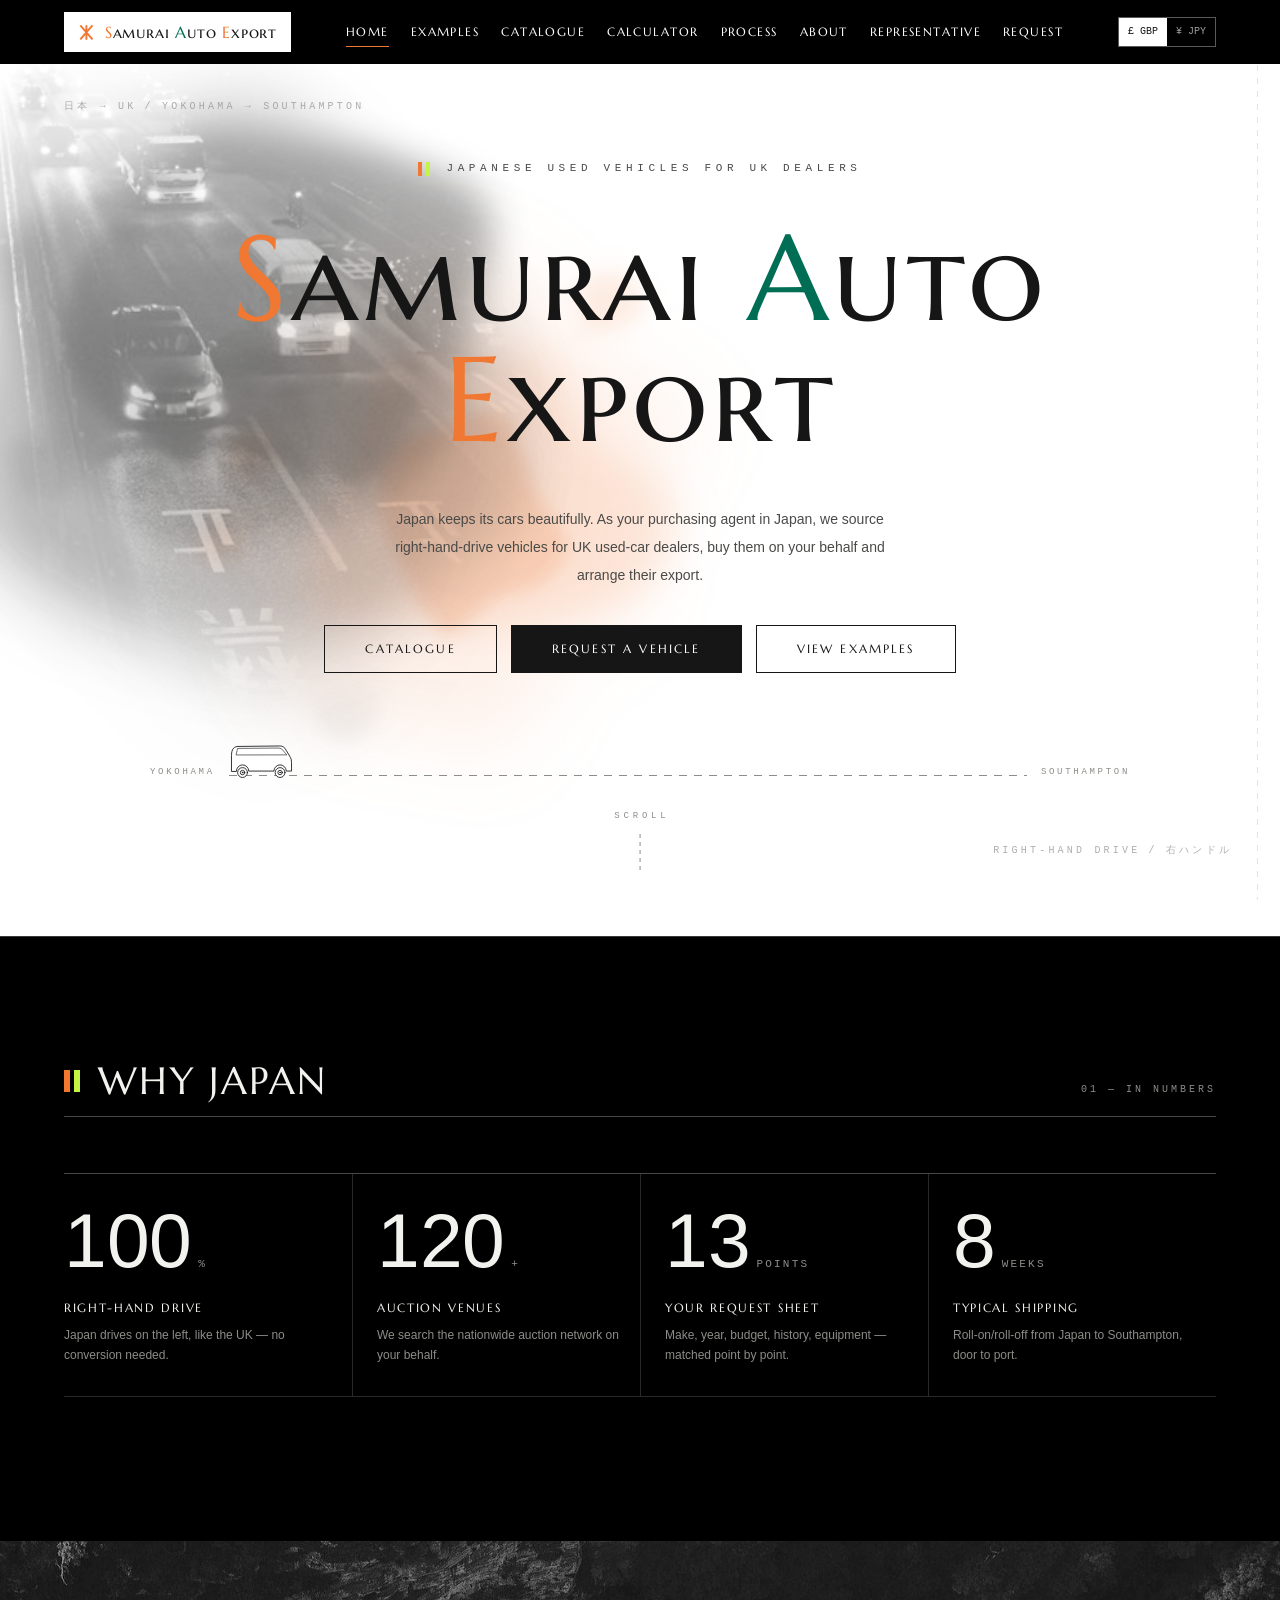
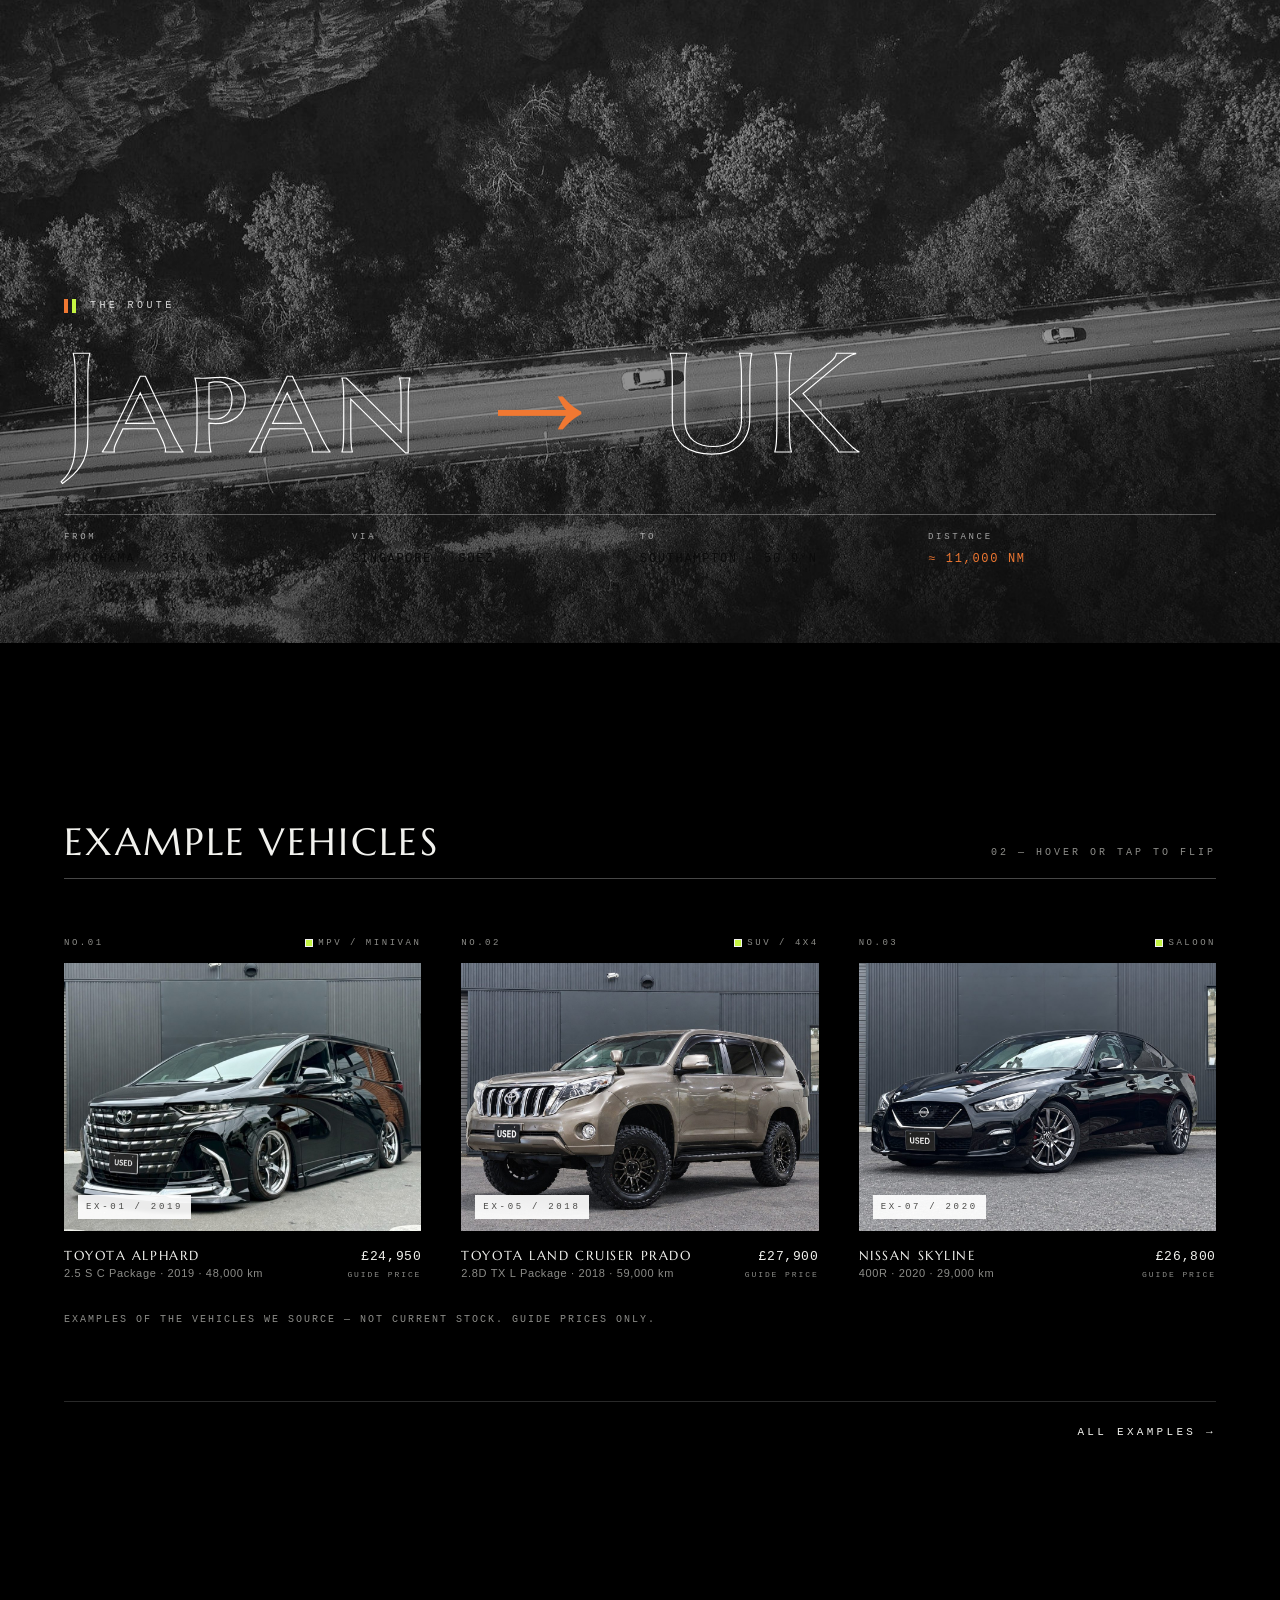
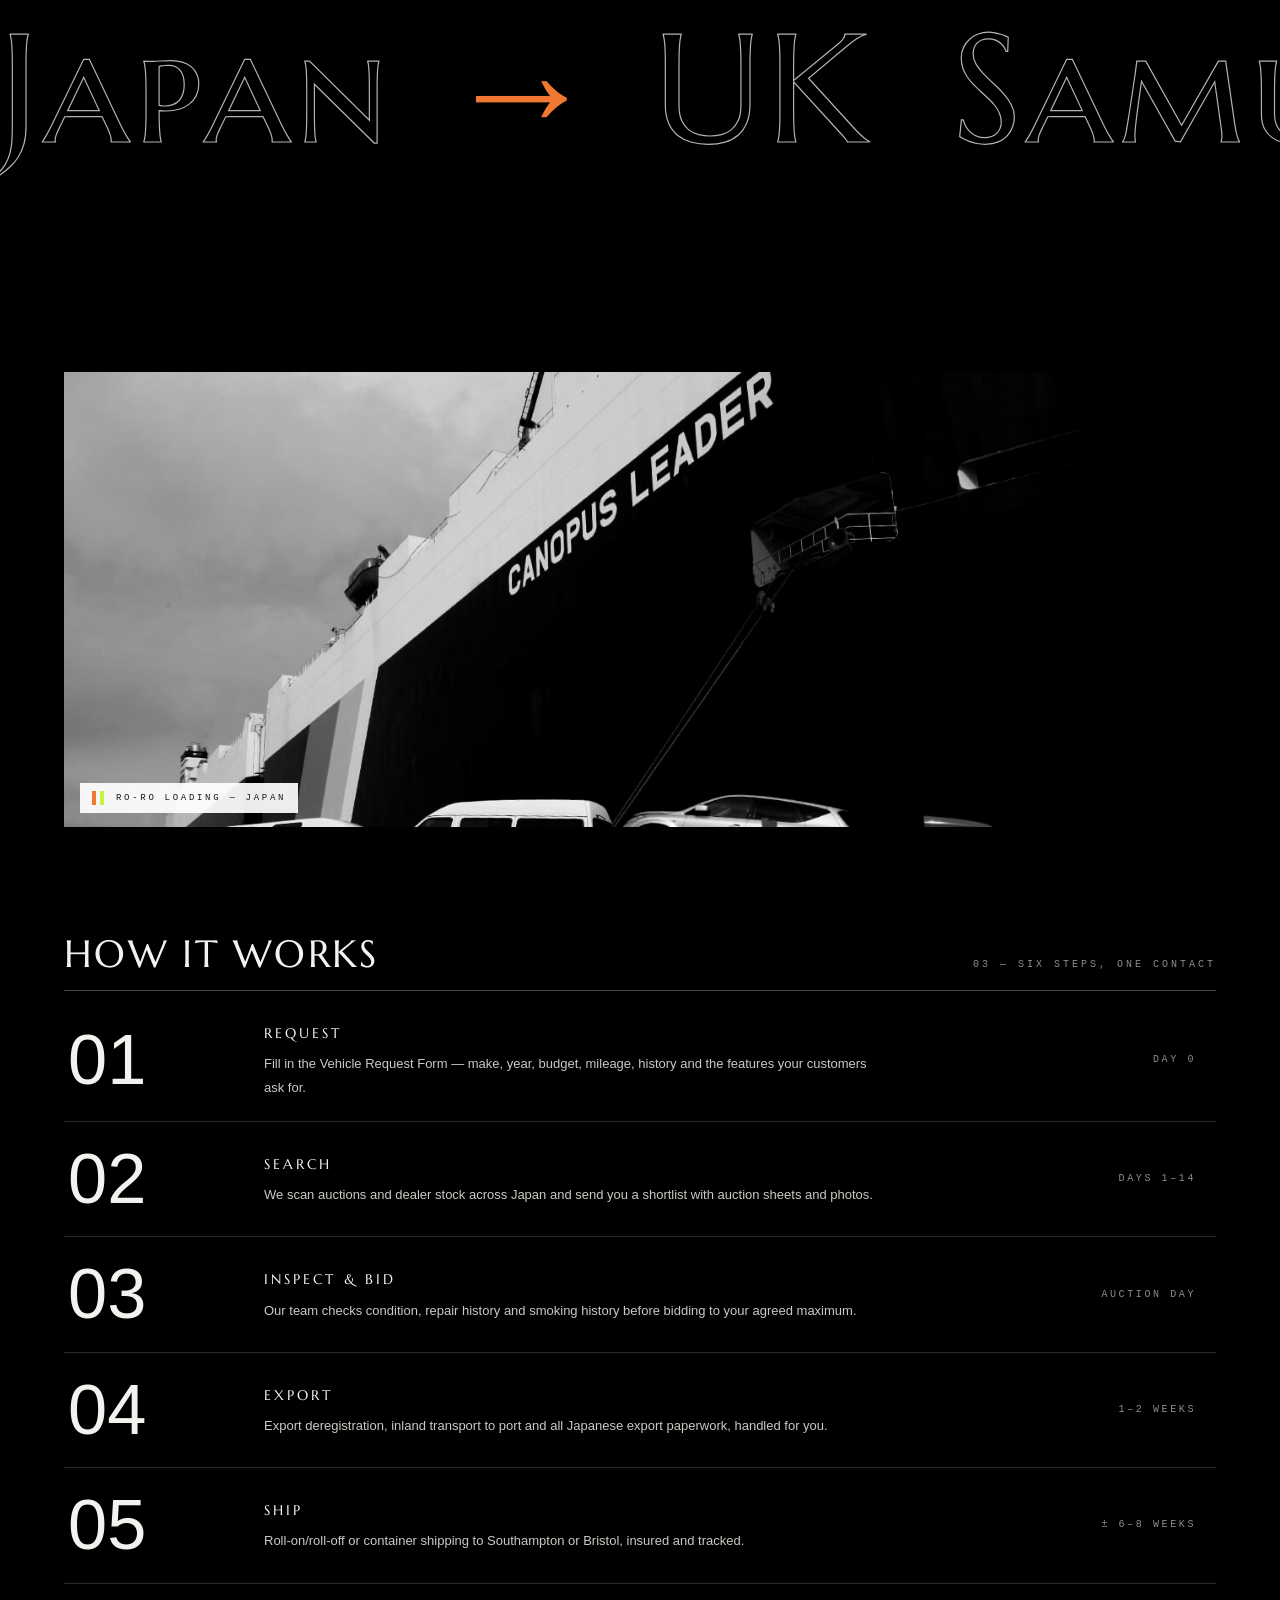
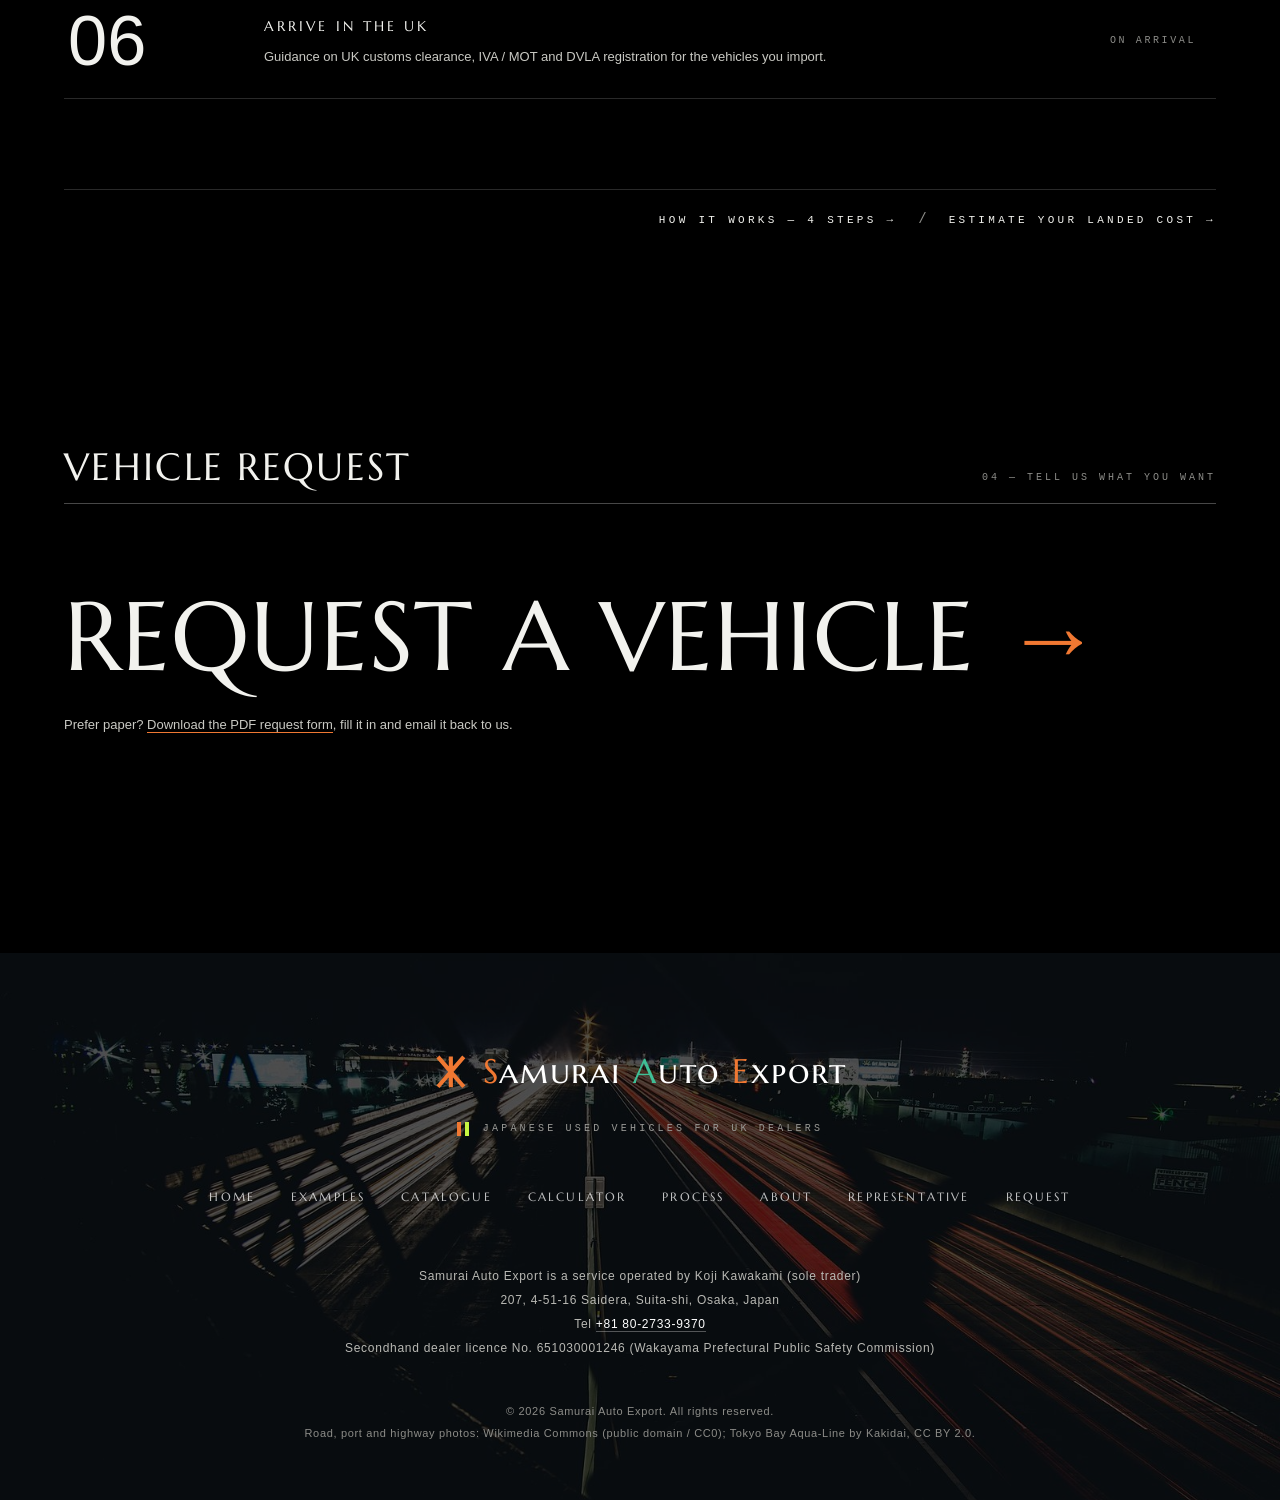
==== commit db3b6e13: "feat(representative): original portrait and names from the portfolio - Replace the screenshot crop w" ====
--- a/index.html
+++ b/index.html
@@ -631,13 +631,13 @@
 
     <div class="rep-intro">
       <figure class="rep-photo reveal">
-        <img src="assets/img/representative.jpg" alt="Koji Kawakami standing at a viewpoint above a harbour town" loading="lazy" width="906" height="522">
+        <img src="assets/img/representative.jpg" alt="Koji Kawakami standing at a stone viewpoint above a harbour town and the sea" loading="lazy" width="960" height="1200">
       </figure>
       <div class="rep-lead reveal">
         <p class="rep-name">Koji Kawakami</p>
         <p class="rep-role">Representative, Samurai Auto Export</p>
-        <p>Koji Kawakami runs Samurai Auto Export and is also a video creator. Born in Wakayama, he works on television commercials and programmes, corporate films and social media advertising, handling each project from planning through filming to editing.</p>
-        <p>He has practised kendo since childhood. In 2026 he founded Kousaidou Inc., of which he is Representative Director.</p>
+        <p>Koji Kawakami runs Samurai Auto Export and is also a video creator from Wakayama, Japan. He makes TV commercials, television programmes and corporate videos, and handles social media advertising and account management, taking each project from concept development through filming and editing.</p>
+        <p>He has practised kendo since childhood. In 2026 he founded KOUSAIDOU INC., of which he is Representative Director; its motto is “Stories for businesses.”</p>
       </div>
     </div>
 
@@ -648,17 +648,17 @@
       <div><dt>2018</dt><dd>65th All Japan Student Kendo East–West Match (<span lang="ja">全日本学生剣道東西対抗試合</span>). Fighting as vice-captain of the West team, he defeated the East team’s captain to decide the match, contributing to the West’s first victory in ten years, and was named an Outstanding Player.</dd></div>
       <div><dt>2019</dt><dd>Graduates from the Faculty of Letters, Kansai University.</dd></div>
       <div><dt>2019</dt><dd>Enrols at the University of Zadar, Croatia.</dd></div>
-      <div><dt>2020–2025</dt><dd>Works in video production at <span lang="ja">株式会社オブザアイ</span>.</dd></div>
-      <div><dt>2026</dt><dd>Founds Kousaidou Inc.</dd></div>
+      <div><dt>2020–2025</dt><dd>Works in video production at OBSERAI.</dd></div>
+      <div><dt>2026</dt><dd>Founds KOUSAIDOU INC.</dd></div>
     </dl>
 
     <h3 class="rep-h reveal">Selected production work</h3>
     <dl class="rep-works reveal">
-      <div><dt>Television commercials</dt><dd>Adventure World · ABC-MART · Kyoto Minamiza · Kintetsu Railway · Saikyu Kogyo · TV Tokyo · The Japan Research Institute · Fujimaki Hyakkaten · POLUS Group · Marumiya, and others</dd></div>
-      <div><dt>Television programmes</dt><dd>Yomiuri TV “BEAT — Jidai no Kodō” · TV Tokyo “Monoism” · MBS “Kore tte sa.” and “FACE” · TBS “Sekai Isan” (World Heritage) · BS-TBS “Nihon Isan” (Japan Heritage)</dd></div>
-      <div><dt>Corporate films</dt><dd>HOTEL THE MITSUI KYOTO · OHGITANI (THAILAND) CO., LTD. · Eriko Horiki (washi) · Kiku-Masamune “Hyakumoku” · Hotel New Awaji · Anker, and others</dd></div>
-      <div><dt>Stage and concerts</dt><dd>Planning and filming for Bando Tamasaburo and Yoko Minamino</dd></div>
-      <div><dt>Other</dt><dd>Sapporo Beer · Otani Sanso · Agency for Cultural Affairs · Hakkaisan, and others</dd></div>
+      <div><dt>TV commercials</dt><dd>Adventure World · ABC-MART · Minamiza Theatre, Kyoto · Kintetsu Railway · Koji Center · Saikyu Kogyo · TV Tokyo · The Japan Research Institute · Fujimaki Department Store · POLUS Group · Marumiya, and others</dd></div>
+      <div><dt>TV programmes</dt><dd>Yomiuri TV “BEAT — Jidai no Kodō” · TV Tokyo “Monoism” · MBS “Kore tte sa.” and “FACE” · TBS “The World Heritage” · BS-TBS “Japan Heritage”</dd></div>
+      <div><dt>Corporate videos</dt><dd>HOTEL THE MITSUI KYOTO · OHGITANI (THAILAND) CO., LTD. · Eriko Horiki “Creative Washi” · Kiku-Masamune “Hyakumoku” · Hotel New Awaji · ANKER, and others</dd></div>
+      <div><dt>Stage and concerts</dt><dd>Planning and filming for Tamasaburo Bando and Yoko Minamino</dd></div>
+      <div><dt>Other</dt><dd>Sapporo Beer · Otanisanso · Agency for Cultural Affairs · Hakkaisan, and others</dd></div>
     </dl>
   </section>
 
--- a/css/style.css
+++ b/css/style.css
@@ -1981,7 +1981,7 @@
 
 .rep-intro {
   display: grid;
-  grid-template-columns: minmax(0, 420px) minmax(0, 1fr);
+  grid-template-columns: minmax(0, 380px) minmax(0, 1fr);
   gap: 40px 56px;
   align-items: start;
 }
@@ -2026,6 +2026,7 @@
 
 @media (max-width: 899px) {
   .rep-intro { grid-template-columns: 1fr; gap: 28px; }
+  .rep-photo { max-width: 420px; }
   .rep-timeline > div, .rep-works > div { grid-template-columns: 1fr; gap: 4px; padding: 14px 0; }
 }
 
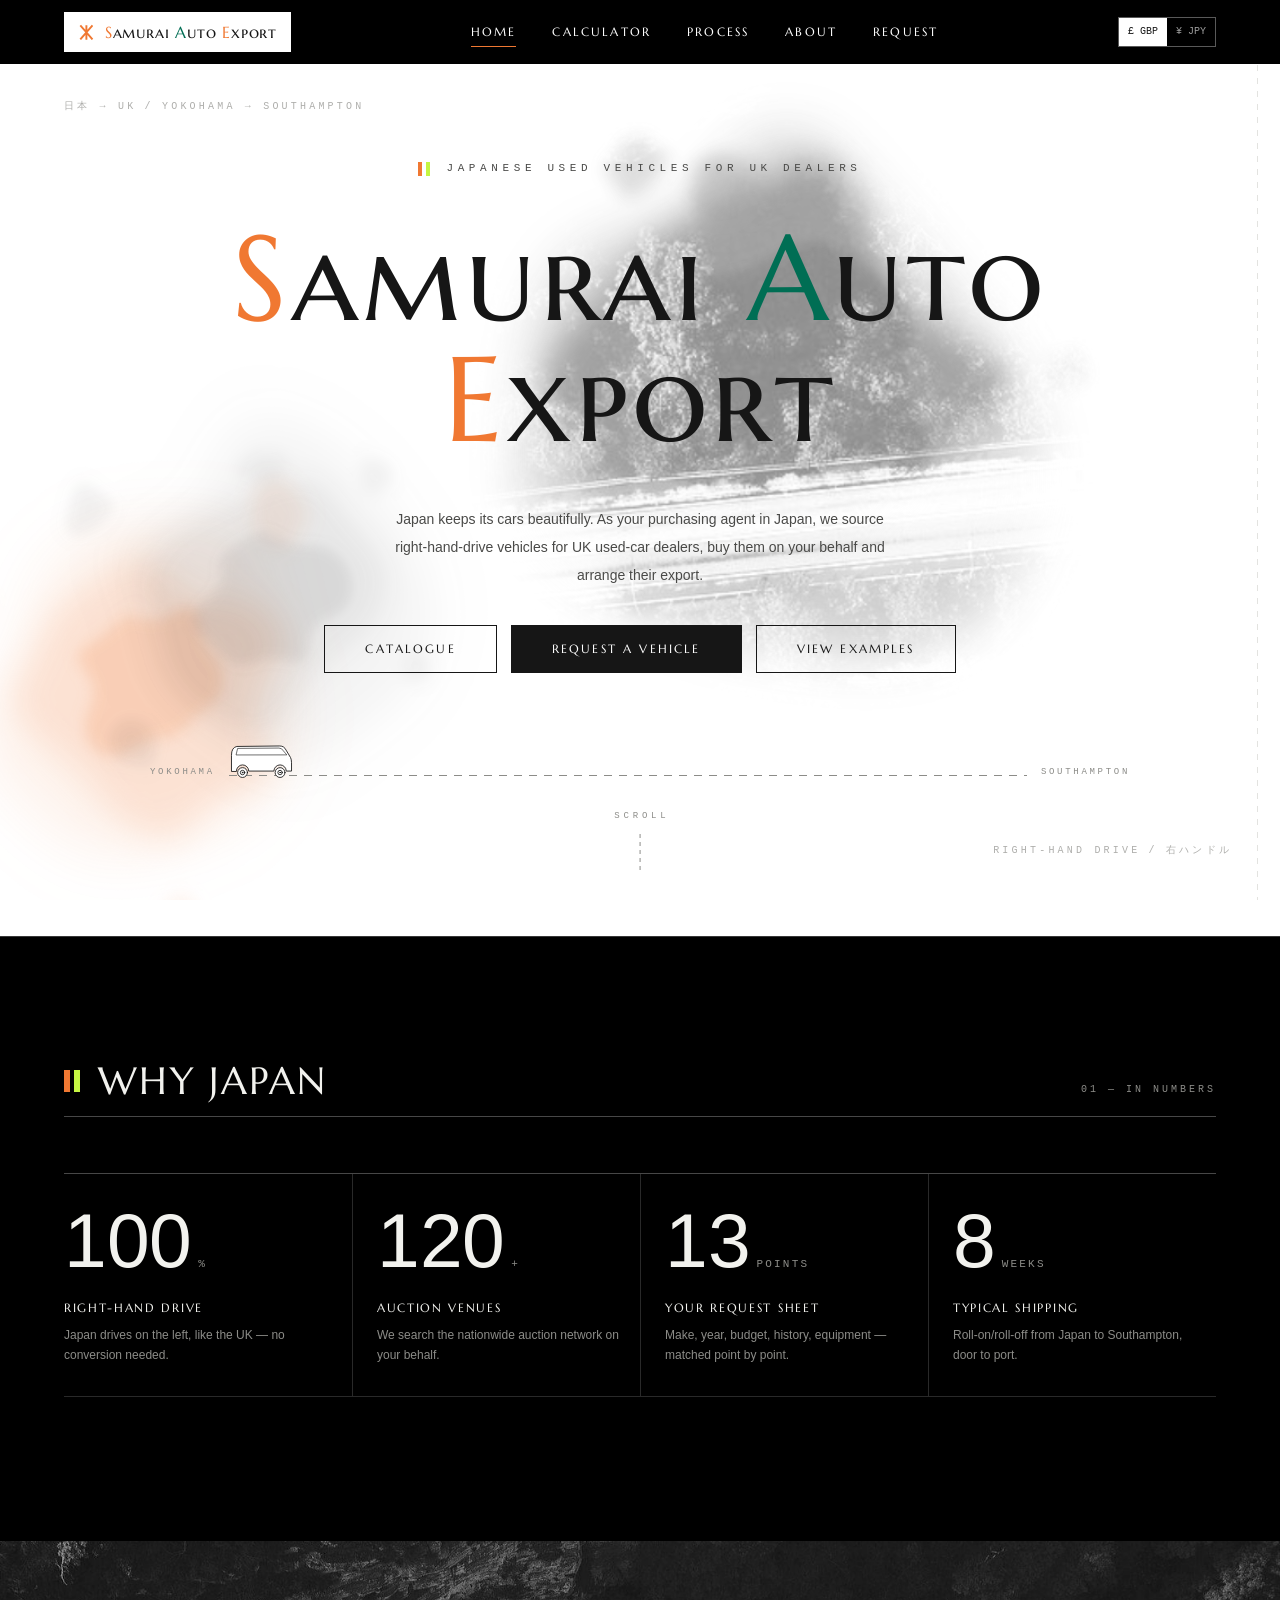
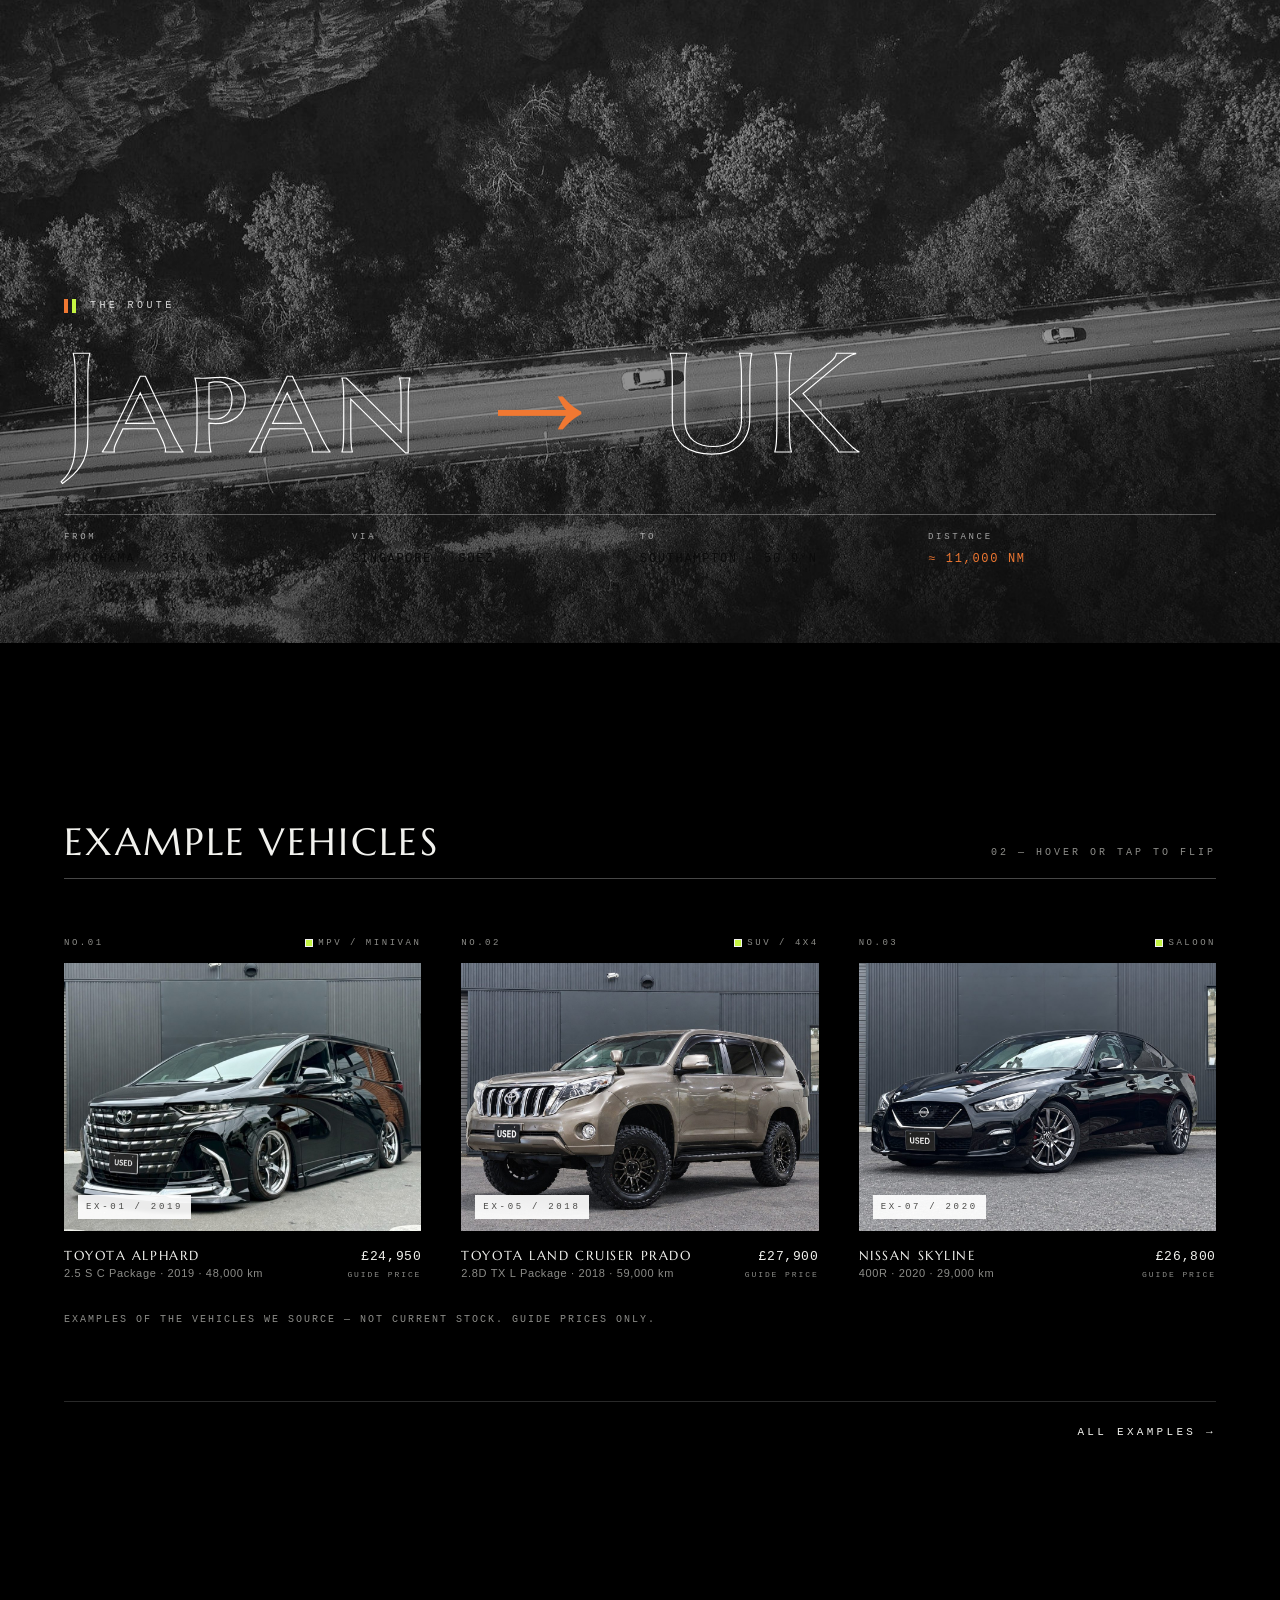
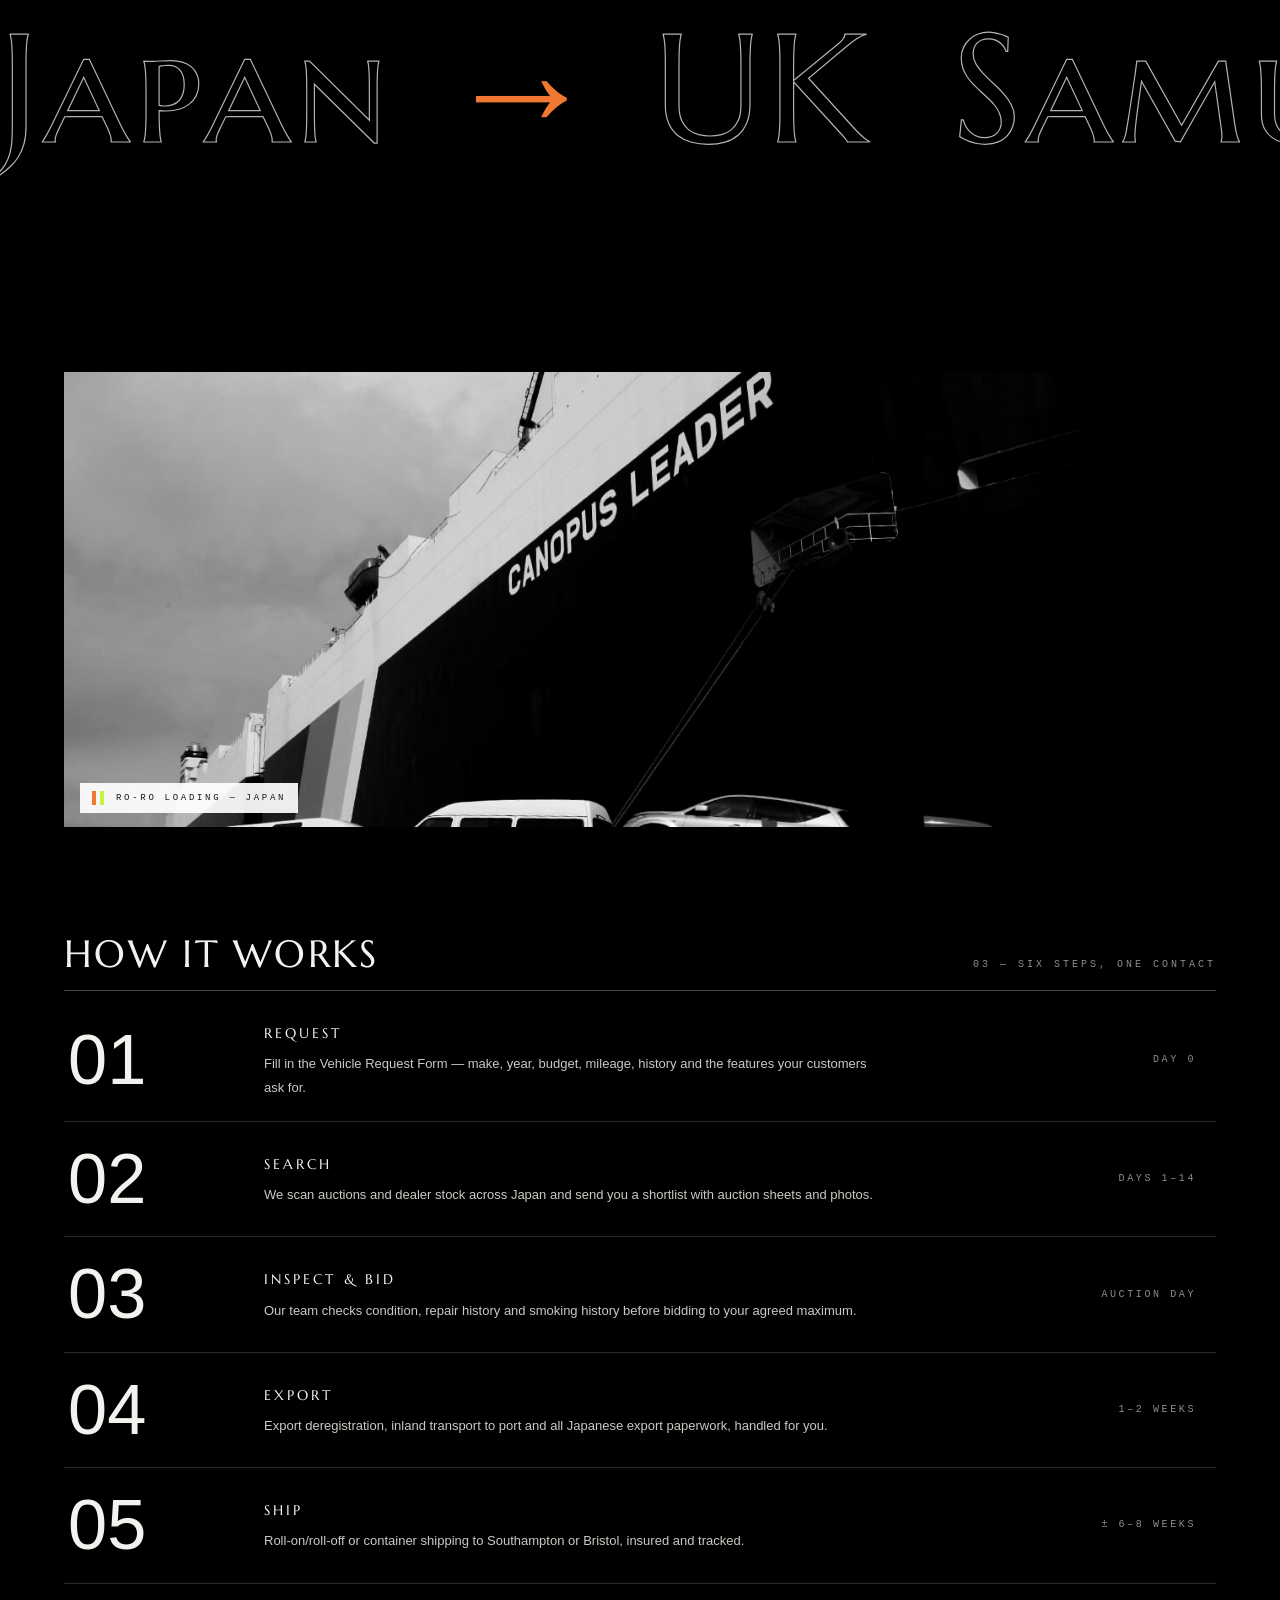
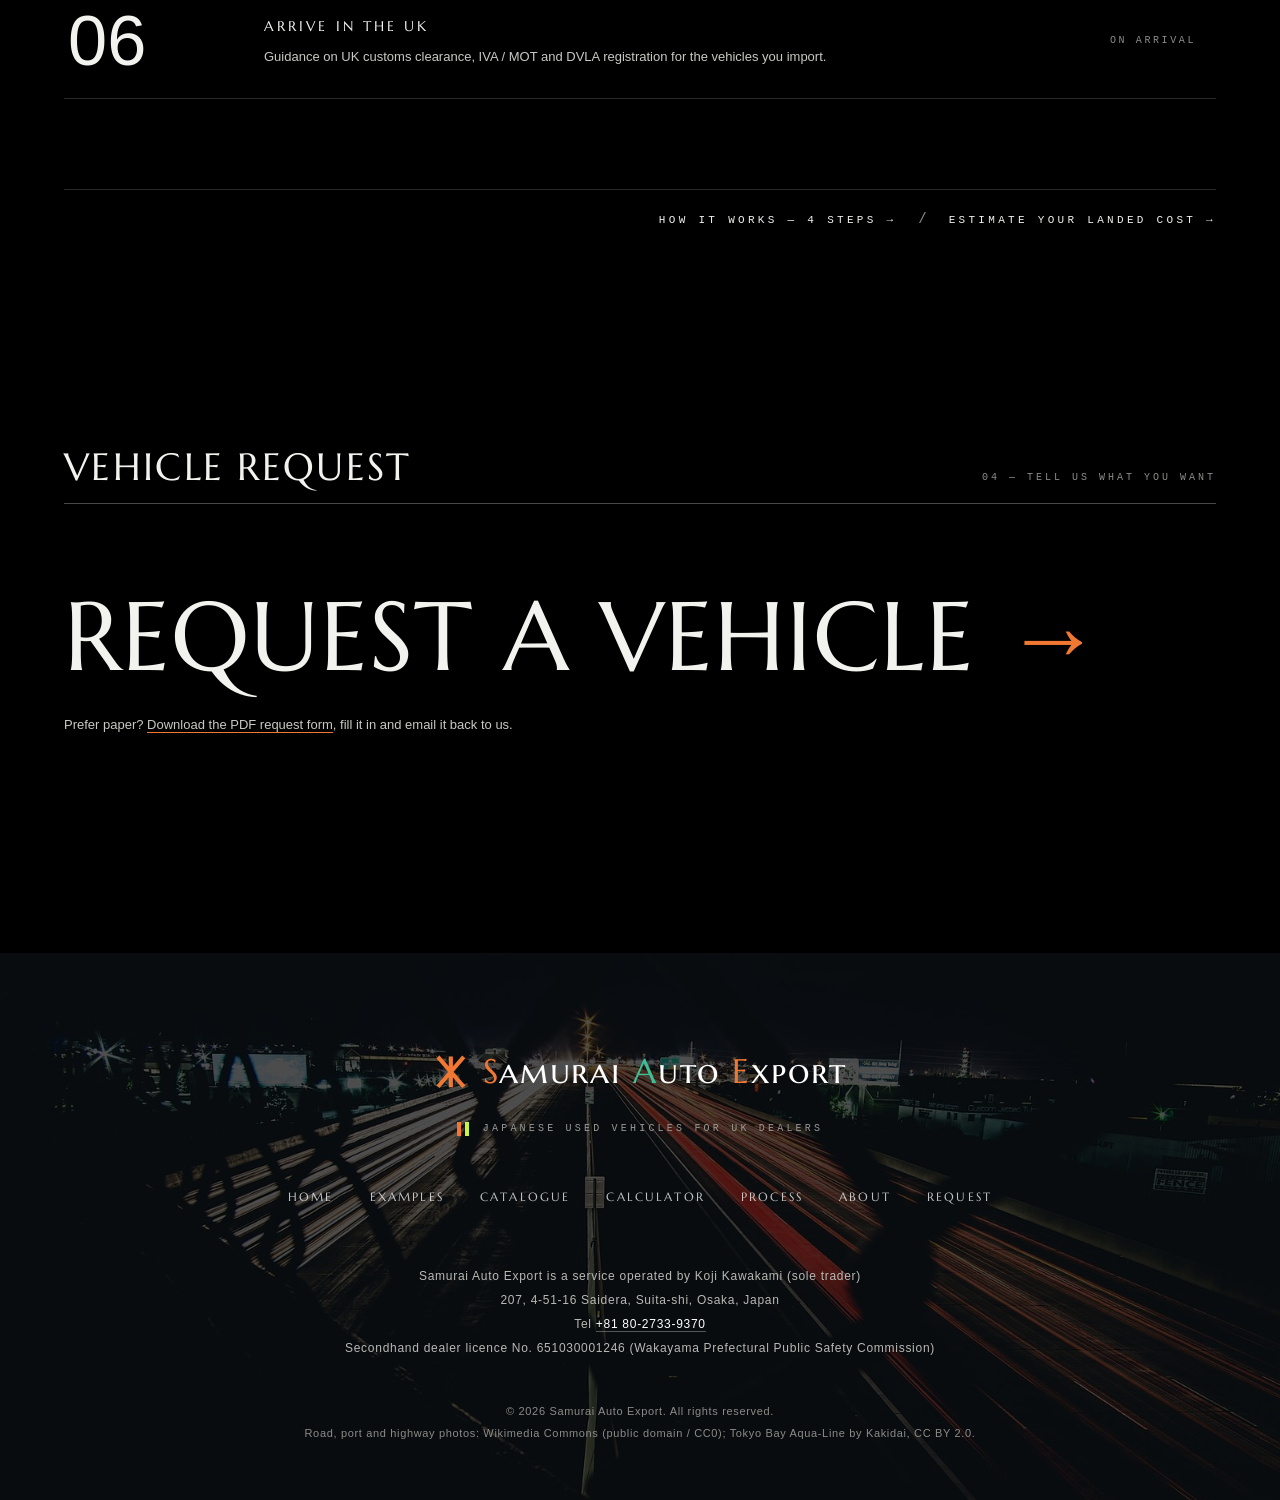
==== commit d22a6f24: "feat(nav): five-item header; representative merged into About - Header menu is Home, Calculator, Pro" ====
--- a/index.html
+++ b/index.html
@@ -65,12 +65,9 @@
     <nav class="site-nav" id="siteNav" aria-label="Main">
       <ul>
         <li><a href="#/" data-scramble>HOME</a></li>
-        <li><a href="#/stock" data-scramble>EXAMPLES</a></li>
-        <li><a href="#/catalog" data-scramble>CATALOGUE</a></li>
         <li><a href="#/calculator" data-scramble>CALCULATOR</a></li>
         <li><a href="#/process" data-scramble>PROCESS</a></li>
         <li><a href="#/company" data-scramble>ABOUT</a></li>
-        <li><a href="#/representative" data-scramble>REPRESENTATIVE</a></li>
         <li><a href="#/request" data-scramble>REQUEST</a></li>
       </ul>
     </nav>
@@ -550,13 +547,14 @@
 </main>
 
 <!-- =====================================================================
-     COMPANY
+     ABOUT — operator information, then the representative's profile,
+     Instagram and message (Japanese drafts: docs/representative_ja.md)
      ===================================================================== -->
 <main class="page" data-page="company" hidden>
   <div class="page-head">
     <p class="page-eyebrow" aria-hidden="true">
       <span><span class="duo"></span>SAMURAI AUTO EXPORT</span>
-      <span>OPERATOR INFORMATION&ensp;/&ensp;運営者情報</span>
+      <span>OPERATOR&ensp;·&ensp;REPRESENTATIVE&ensp;·&ensp;MESSAGE</span>
     </p>
     <div class="page-title-row">
       <h1 class="page-title" data-kinetic data-outline="3">ABOUT</h1>
@@ -565,7 +563,10 @@
 
   <!-- PROFILE — English first, Japanese underneath -->
   <section class="section cinfo-section" aria-labelledby="profileTitle">
-    <h2 class="visually-hidden" id="profileTitle">Operator information</h2>
+    <header class="shead reveal">
+      <h2 class="shead__big" id="profileTitle">OPERATOR</h2>
+      <p class="shead__meta">01 — INFORMATION&ensp;/&ensp;運営者情報</p>
+    </header>
     <dl class="cinfo reveal">
       <div class="cinfo__row">
         <dt><span>Service name</span><span lang="ja">サービス名称</span></dt>
@@ -573,7 +574,7 @@
       </div>
       <div class="cinfo__row">
         <dt><span>Operator</span><span lang="ja">運営者</span></dt>
-        <dd><span>Koji Kawakami — operating as a sole trader</span><span class="cinfo__ja" lang="ja">川上 晃司（個人による運営）</span><a class="plain-link" href="#/representative">Profile and message →</a></dd>
+        <dd><span>Koji Kawakami — operating as a sole trader</span><span class="cinfo__ja" lang="ja">川上 晃司（個人による運営）</span></dd>
       </div>
       <div class="cinfo__row">
         <dt><span>Address</span><span lang="ja">住所</span></dt>
@@ -598,35 +599,13 @@
         </dd>
       </div>
     </dl>
-
-    <p class="cinfo__note reveal">Good cars deserve <em>a second life</em>. Samurai Auto Export works for used-car dealers in the UK: as your agent in Japan, we find the vehicles you need, buy them on your behalf and arrange their export.</p>
-
-    <p class="cta-row reveal">
-      <a class="cta-huge" href="#/stock" aria-label="View examples"><span data-scramble>VIEW</span> <span class="nowrap"><span data-scramble>EXAMPLES</span><span class="arr" aria-hidden="true">&nbsp;→</span></span></a>
-    </p>
-  </section>
-</main>
-
-<!-- =====================================================================
-     REPRESENTATIVE — profile, Instagram, message (Japanese drafts are kept
-     in docs/representative_ja.md)
-     ===================================================================== -->
-<main class="page" data-page="representative" hidden>
-  <div class="page-head">
-    <p class="page-eyebrow" aria-hidden="true">
-      <span><span class="duo"></span>SAMURAI AUTO EXPORT — REPRESENTATIVE</span>
-      <span>KOJI KAWAKAMI</span>
-    </p>
-    <div class="page-title-row">
-      <h1 class="page-title page-title--long" data-kinetic data-outline="3">REPRESENTATIVE</h1>
-    </div>
-  </div>
-
-  <!-- 01 PROFILE -->
+  </section>
+
+  <!-- 02 REPRESENTATIVE — profile -->
   <section class="section rep-section" aria-labelledby="repProfile">
     <header class="shead reveal">
       <h2 class="shead__big" id="repProfile">PROFILE</h2>
-      <p class="shead__meta">01 — KOJI KAWAKAMI</p>
+      <p class="shead__meta">02 — REPRESENTATIVE · KOJI KAWAKAMI</p>
     </header>
 
     <div class="rep-intro">
@@ -662,11 +641,11 @@
     </dl>
   </section>
 
-  <!-- 02 INSTAGRAM -->
+  <!-- 03 INSTAGRAM -->
   <section class="section rep-section" aria-labelledby="repIg">
     <header class="shead reveal">
       <h2 class="shead__big" id="repIg">INSTAGRAM</h2>
-      <p class="shead__meta">02 — FOLLOW</p>
+      <p class="shead__meta">03 — FOLLOW</p>
     </header>
     <p class="rep-ig reveal">
       <a class="btn rep-ig__btn" href="https://www.instagram.com/koji.kawa12/" target="_blank" rel="noopener" aria-label="Koji Kawakami on Instagram (opens in a new tab)">
@@ -675,11 +654,11 @@
     </p>
   </section>
 
-  <!-- 03 MESSAGE -->
+  <!-- 04 MESSAGE -->
   <section class="section rep-section" aria-labelledby="repMsg">
     <header class="shead reveal">
       <h2 class="shead__big" id="repMsg">MESSAGE</h2>
-      <p class="shead__meta">03 — FROM THE REPRESENTATIVE</p>
+      <p class="shead__meta">04 — FROM THE REPRESENTATIVE</p>
     </header>
     <div class="rep-message reveal">
       <p>I am Koji Kawakami of Samurai Auto Export.</p>
@@ -694,7 +673,7 @@
     <p class="more-row reveal">
       <a href="#/request" data-scramble>REQUEST A VEHICLE →</a>
       <span class="more-row__sep" aria-hidden="true">/</span>
-      <a href="#/company" data-scramble>OPERATOR INFORMATION →</a>
+      <a href="#/stock" data-scramble>VIEW EXAMPLES →</a>
     </p>
   </section>
 </main>
@@ -941,7 +920,6 @@
       <a href="#/calculator" data-scramble>CALCULATOR</a>
       <a href="#/process" data-scramble>PROCESS</a>
       <a href="#/company" data-scramble>ABOUT</a>
-      <a href="#/representative" data-scramble>REPRESENTATIVE</a>
       <a href="#/request" data-scramble>REQUEST</a>
     </nav>
     <address class="footer-contact">
--- a/css/style.css
+++ b/css/style.css
@@ -430,7 +430,7 @@
 }
 
 @media (min-width: 1280px) and (max-width: 1400px) {
-  .site-nav ul { gap: 24px; }
+  .site-nav ul { gap: 36px; }
 }
 
 .site-nav a {
@@ -508,6 +508,7 @@
 
 .ccy button {
   padding: 5px 9px;
+  white-space: nowrap;
   color: rgba(255, 255, 255, .62);
   transition: color .3s var(--ease), background-color .3s var(--ease);
 }
@@ -1919,6 +1920,7 @@
 
 /* COMPANY — one plain bilingual table */
 .cinfo-section { padding-top: 5vh; }
+.cinfo-section .shead { margin-bottom: 0; padding-bottom: 20px; border-bottom: 0; }
 
 .cinfo {
   max-width: 880px;
@@ -1975,9 +1977,8 @@
 }
 
 /* REPRESENTATIVE — profile, Instagram, message */
-.page-title--long { font-size: clamp(30px, 7.2vw, 100px); }
-
 .rep-section { padding-top: 6vh; }
+.rep-intro, .rep-ig, .rep-message { margin-top: 36px; }
 
 .rep-intro {
   display: grid;
@@ -2028,12 +2029,6 @@
   .rep-intro { grid-template-columns: 1fr; gap: 28px; }
   .rep-photo { max-width: 420px; }
   .rep-timeline > div, .rep-works > div { grid-template-columns: 1fr; gap: 4px; padding: 14px 0; }
-}
-
-/* eight nav items: tighter spacing where the bar is narrow */
-@media (min-width: 1280px) and (max-width: 1500px) {
-  .site-header .site-nav ul { gap: 22px; }
-  .site-header .site-nav a { letter-spacing: .12em; }
 }
 
 /* one quiet line under the example cards */
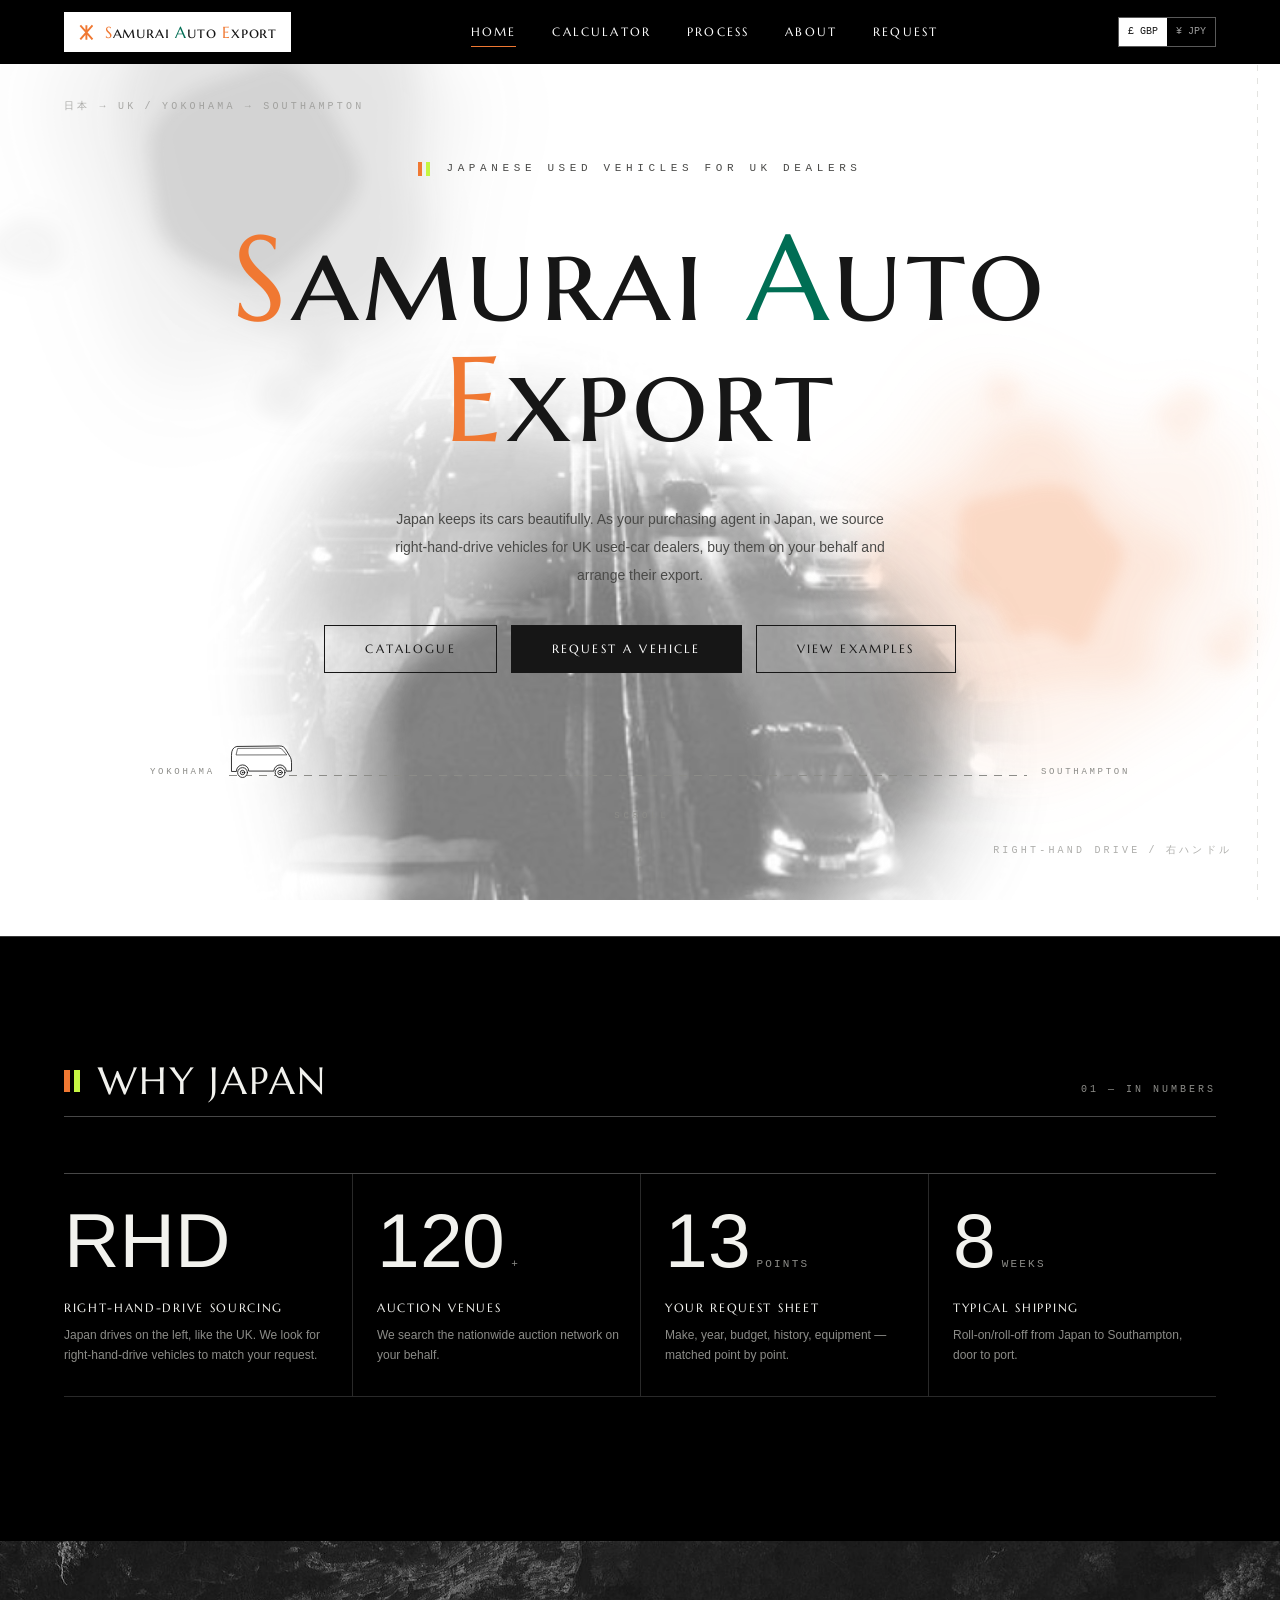
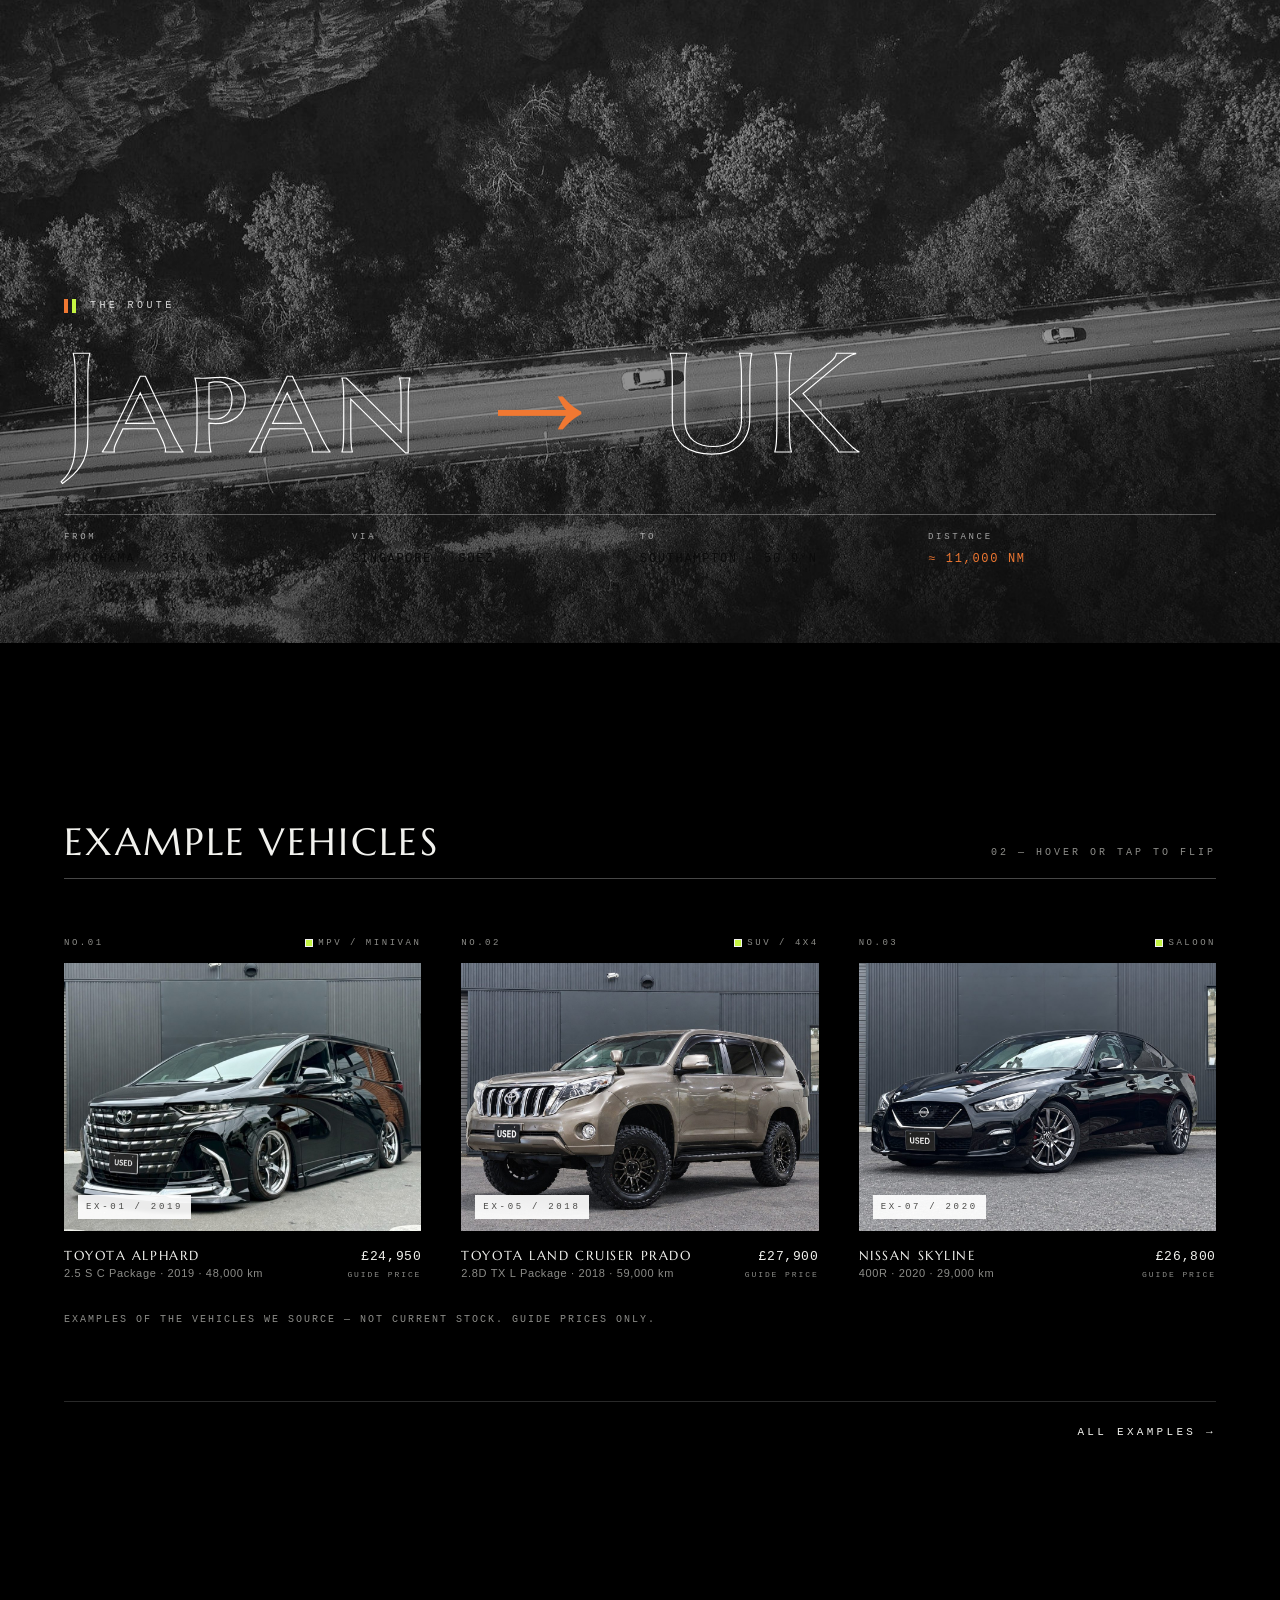
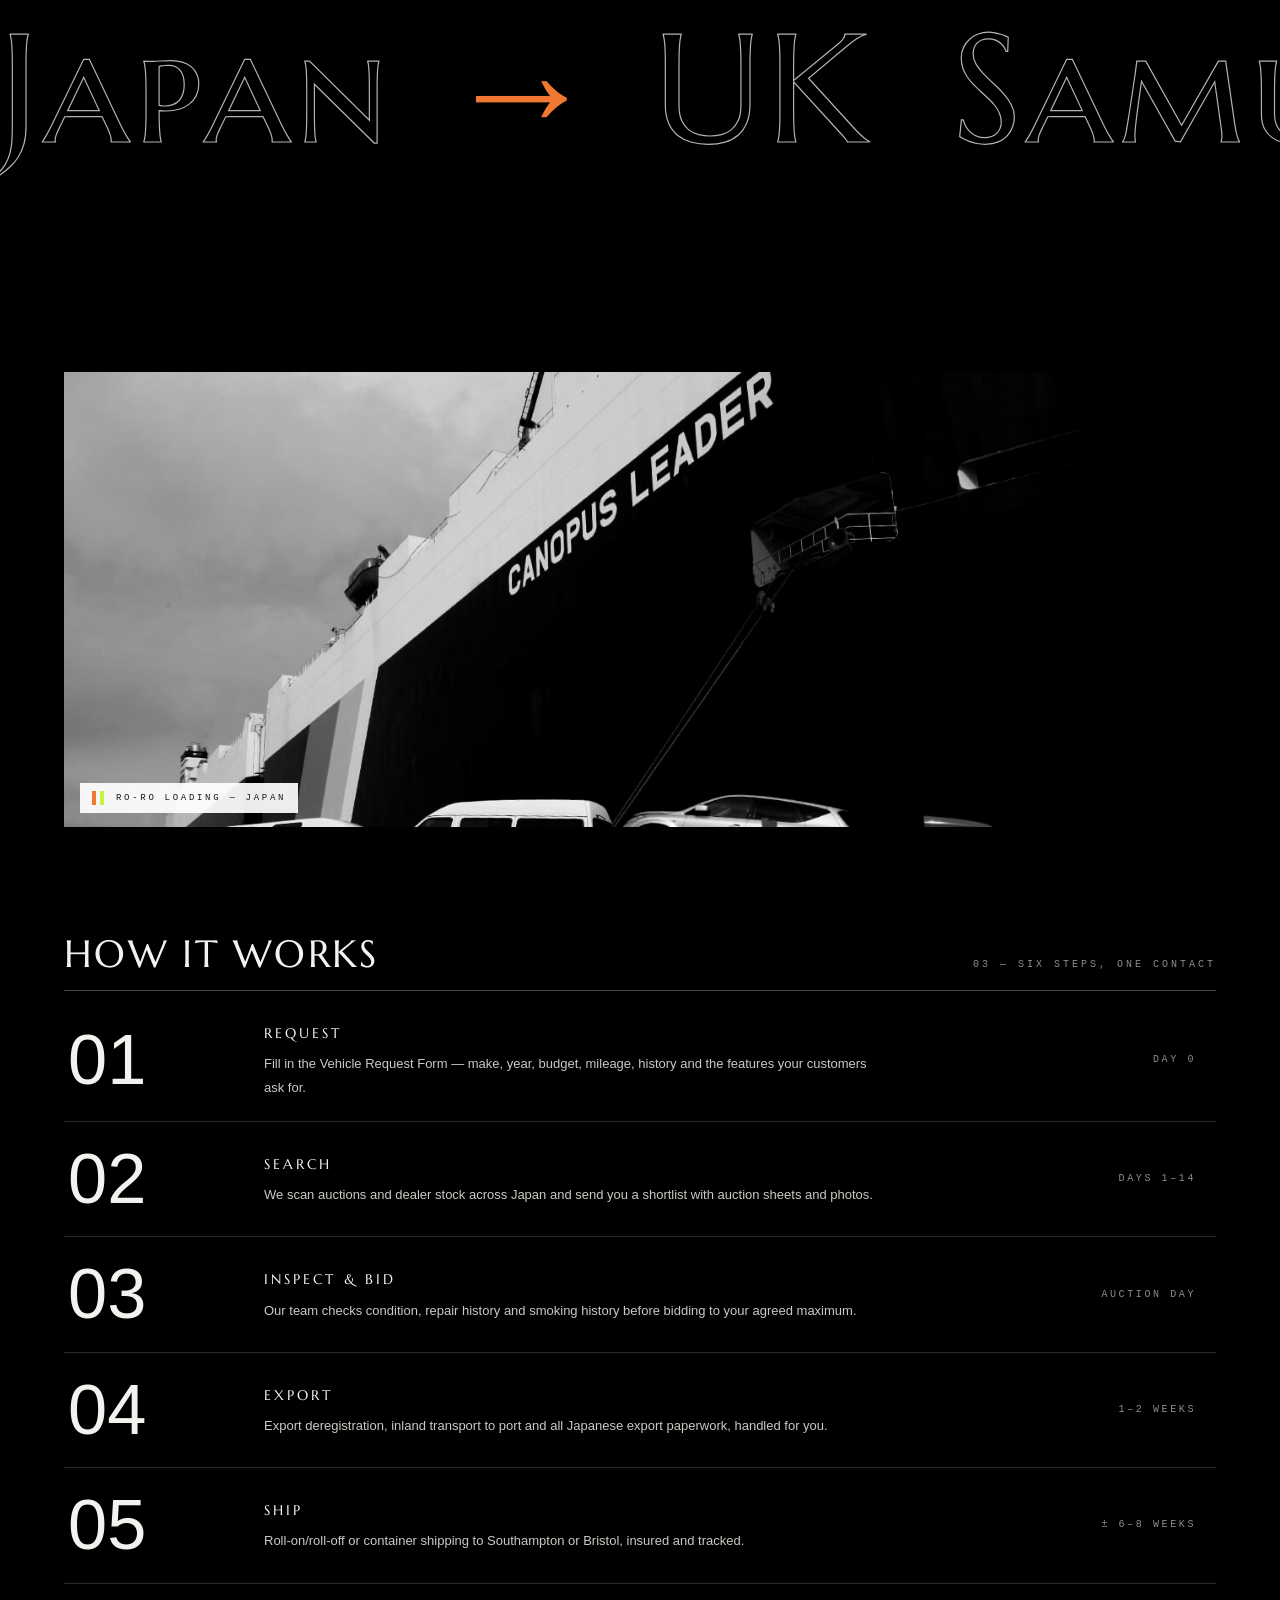
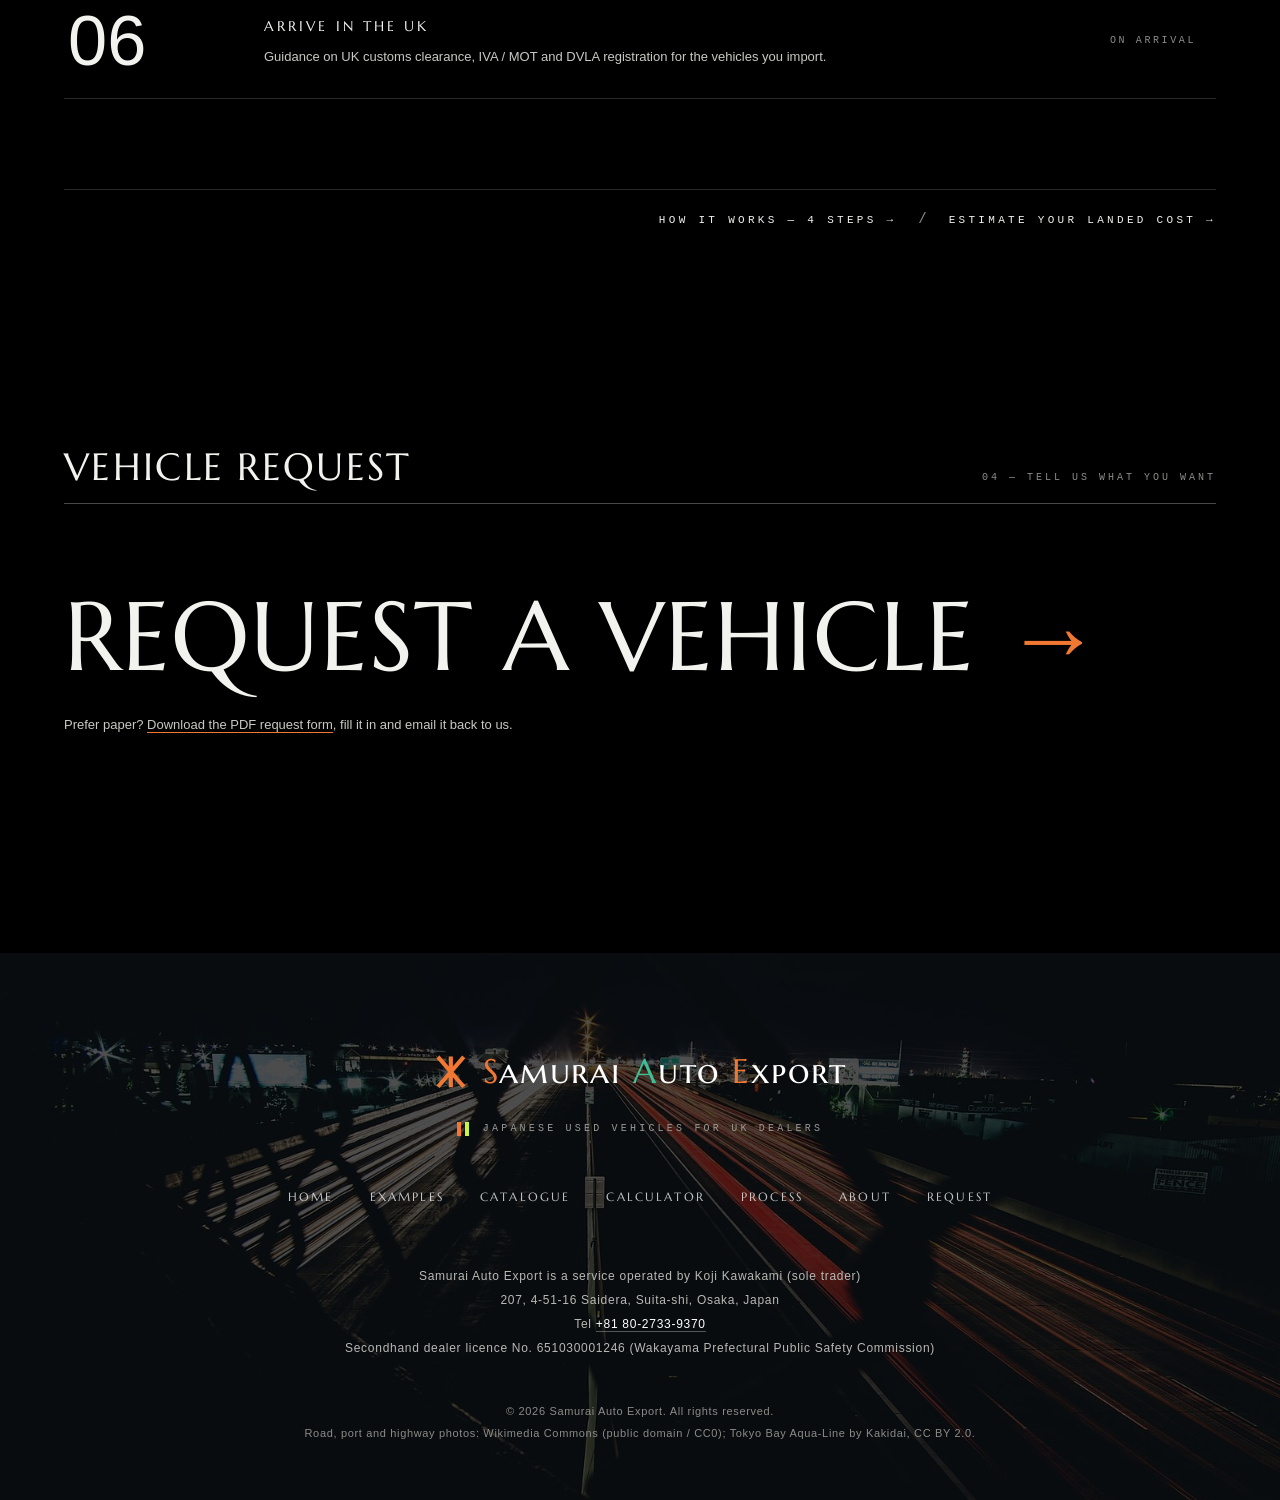
==== commit 5689343f: "fix(home): "Right-hand-drive sourcing" instead of "100% Right-hand drive" The figure no longer impli" ====
--- a/index.html
+++ b/index.html
@@ -121,9 +121,9 @@
     </header>
     <div class="figures">
       <div class="figure reveal">
-        <p class="figure__num"><span data-odo>100</span><span class="figure__unit">%</span></p>
-        <span class="figure__label">Right-hand drive</span>
-        <span class="figure__note">Japan drives on the left, like the UK — no conversion needed.</span>
+        <p class="figure__num"><span>RHD</span></p>
+        <span class="figure__label">Right-hand-drive sourcing</span>
+        <span class="figure__note">Japan drives on the left, like the UK. We look for right-hand-drive vehicles to match your request.</span>
       </div>
       <div class="figure reveal">
         <p class="figure__num"><span data-odo>120</span><span class="figure__unit">+</span></p>
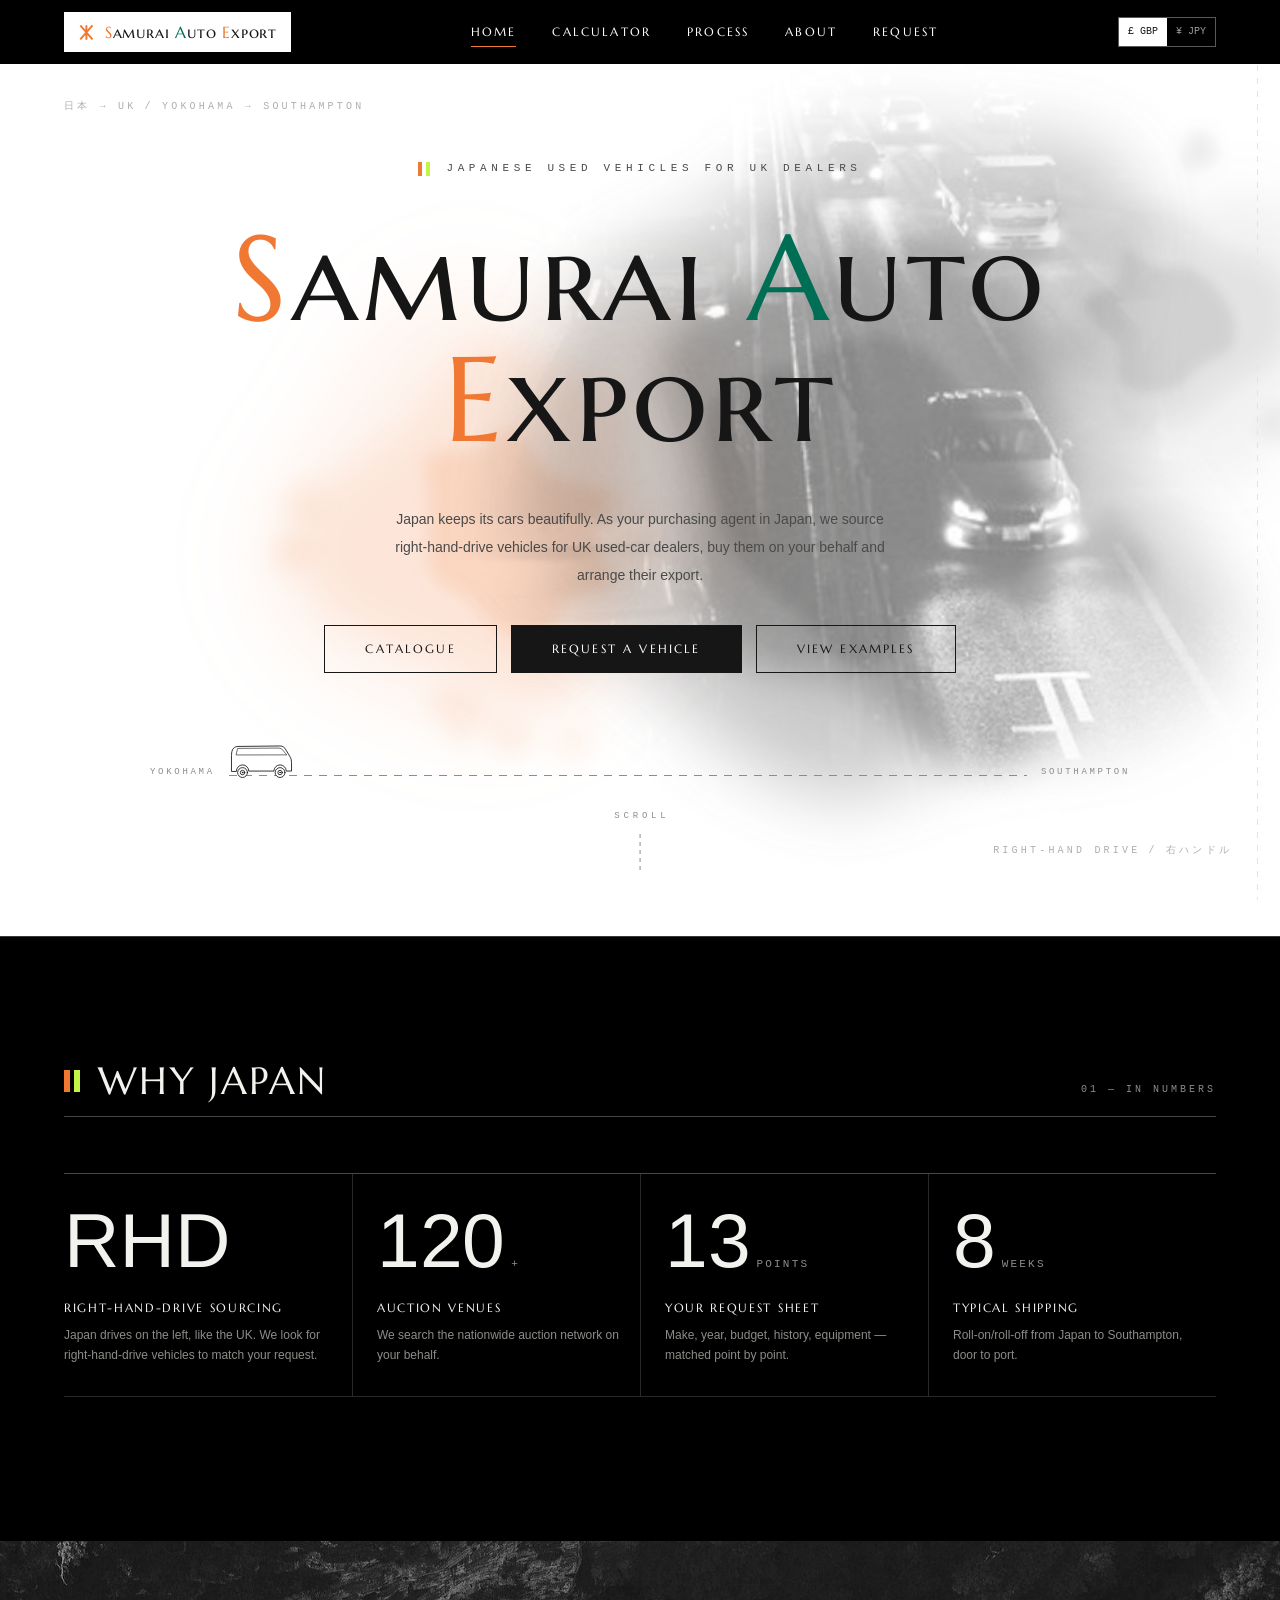
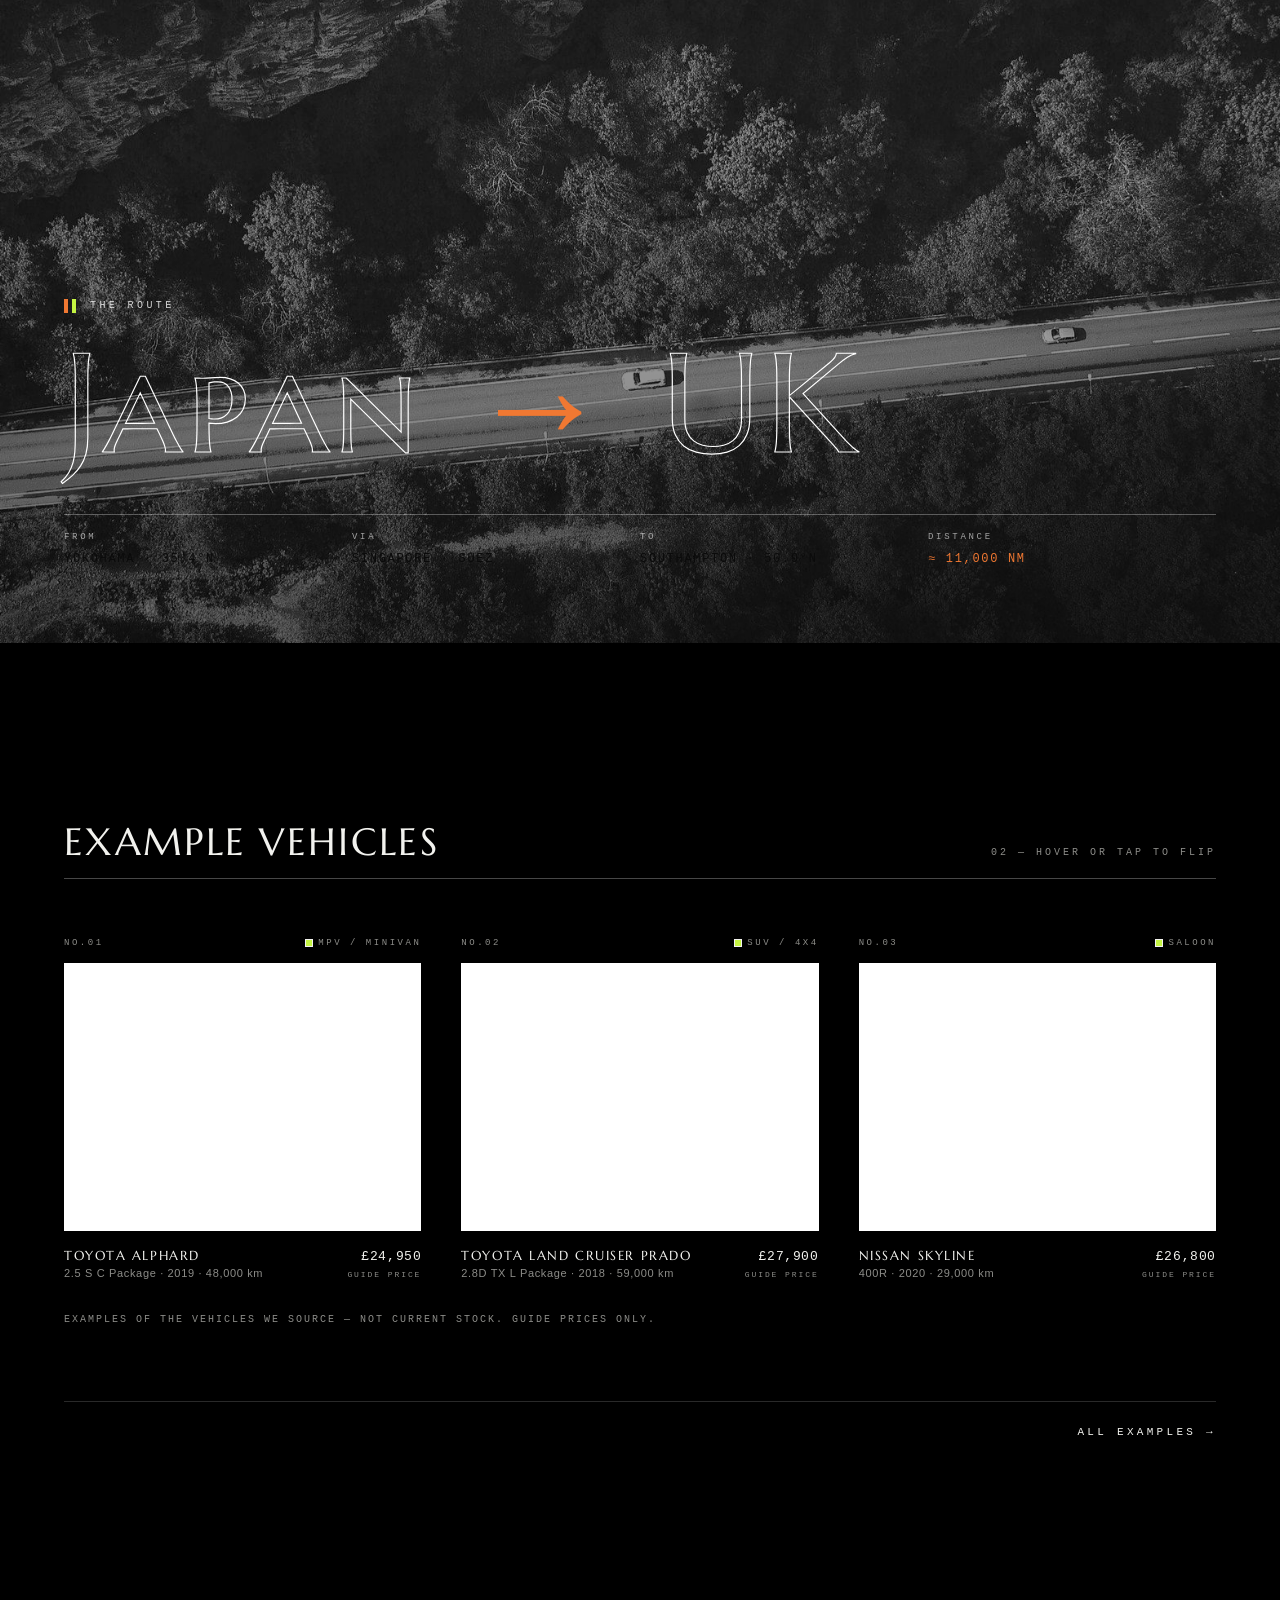
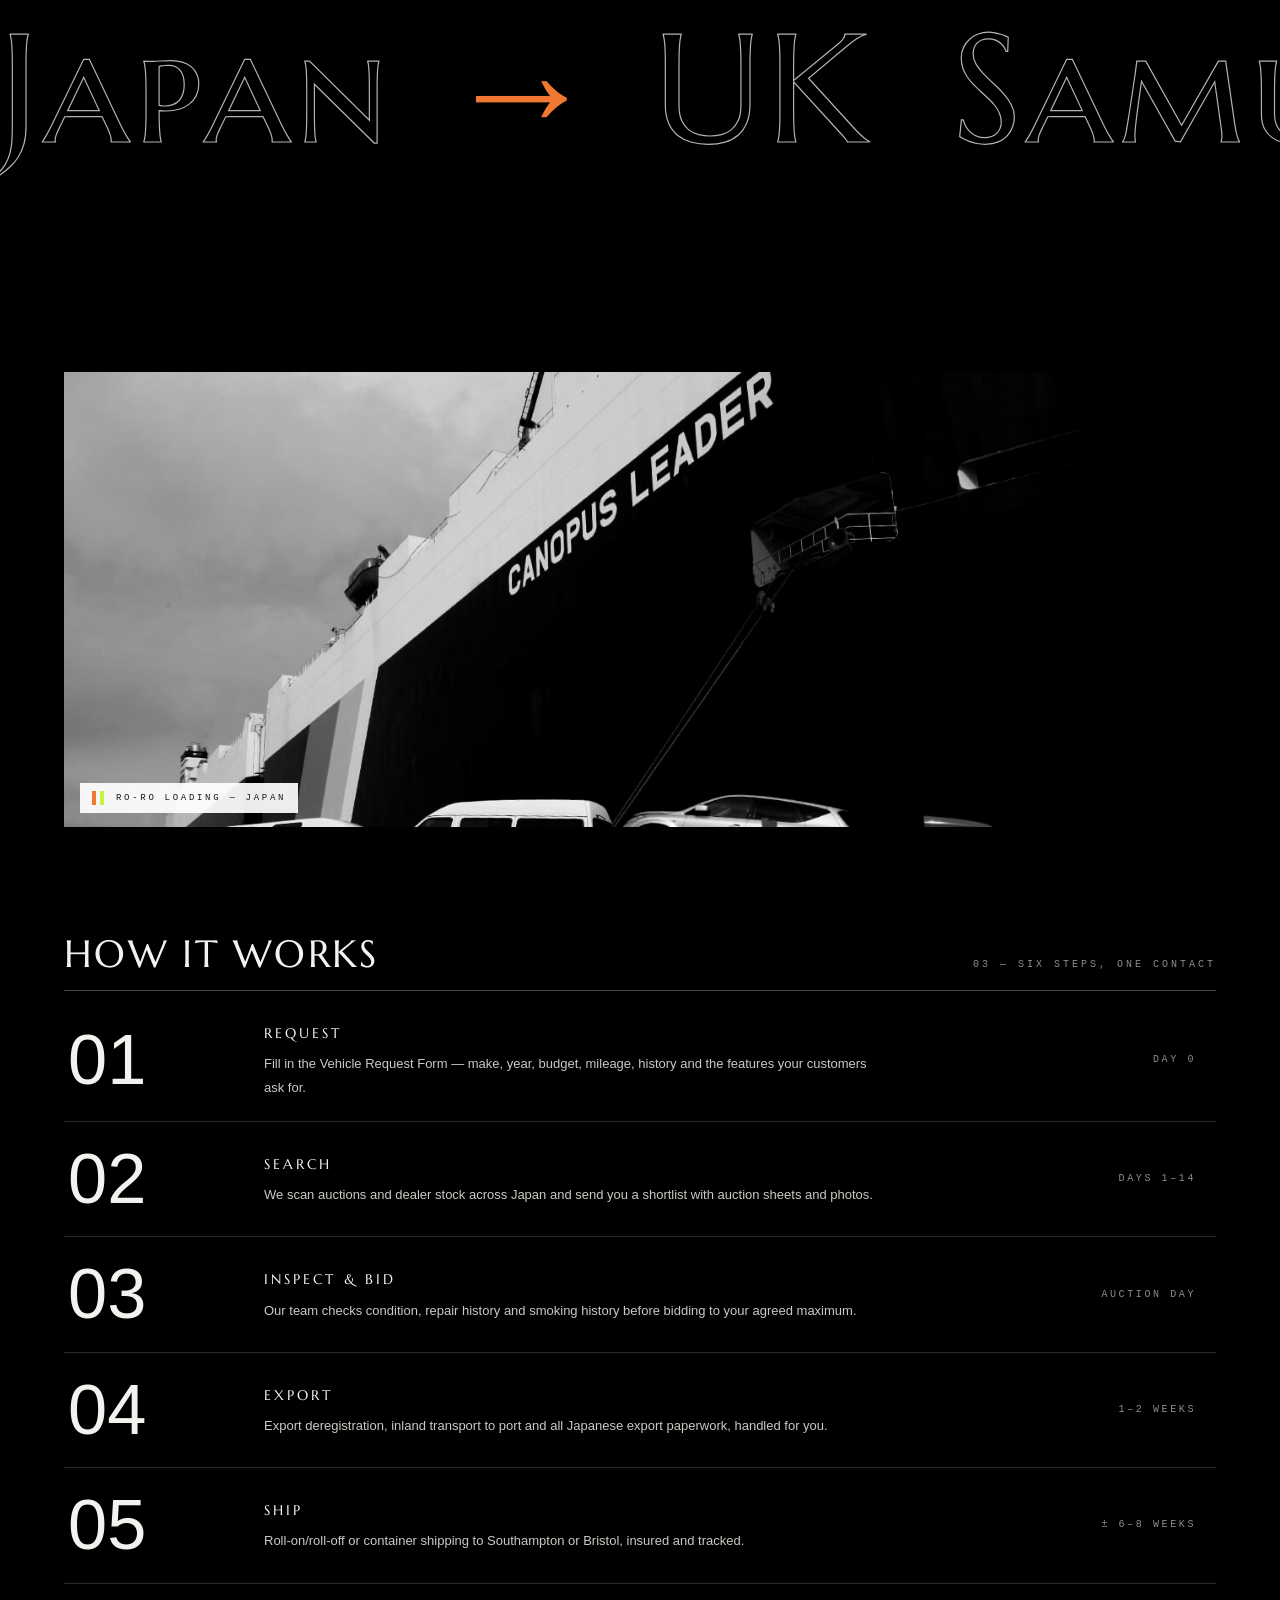
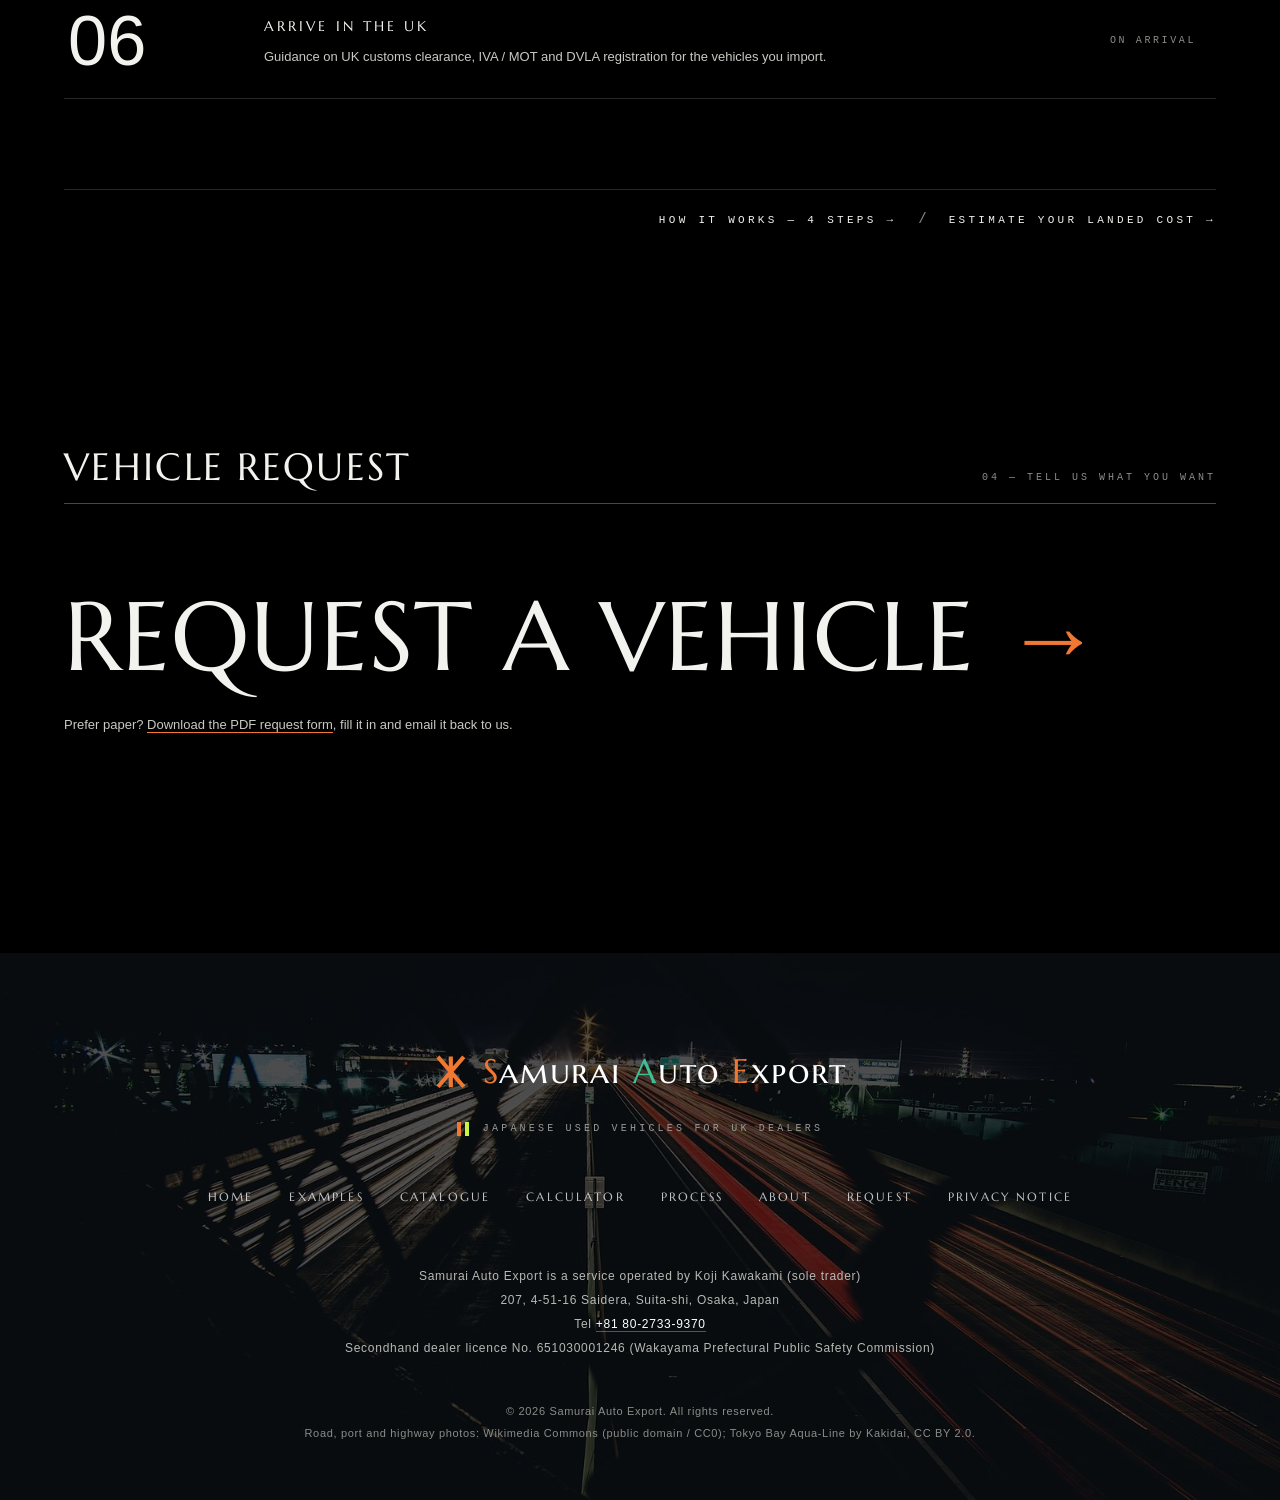
==== commit 98ade6de: "feat(privacy): add a Privacy Notice and link it from the footer and the form - New #/privacy page: c" ====
--- a/index.html
+++ b/index.html
@@ -679,6 +679,82 @@
 </main>
 
 <!-- =====================================================================
+     PRIVACY NOTICE — UK GDPR privacy information for people who contact us
+     (Japanese reference copy and open points: docs/privacy_notice_ja.md)
+     ===================================================================== -->
+<main class="page" data-page="privacy" hidden>
+  <div class="page-head">
+    <p class="page-eyebrow" aria-hidden="true">
+      <span><span class="duo"></span>SAMURAI AUTO EXPORT — PRIVACY NOTICE</span>
+      <span>LAST UPDATED 21 NOVEMBER 2026</span>
+    </p>
+    <div class="page-title-row">
+      <h1 class="page-title" data-kinetic data-outline="3">PRIVACY</h1>
+    </div>
+  </div>
+
+  <section class="section pn-section" aria-label="Privacy Notice">
+    <div class="pn">
+      <p class="pn__lead">This notice explains what personal information we receive when you contact Samurai Auto Export, why we use it and what your rights are. Last updated: <time datetime="2026-11-21">21 November 2026</time>.</p>
+
+      <h2>1. Who we are</h2>
+      <p>Samurai Auto Export is a service operated by Koji Kawakami, a sole trader based in Japan. He is the controller of the personal information described in this notice.</p>
+      <address class="pn__contact">
+        Koji Kawakami, Samurai Auto Export<br>
+        207, 4-51-16 Saidera, Suita-shi, Osaka, Japan<br>
+        Email: <a href="mailto:info@samuraiautoexport.net">info@samuraiautoexport.net</a><br>
+        Telephone: <a href="tel:+818027339370">+81 80-2733-9370</a>
+      </address>
+      <p>Our service is offered to used-car dealers in the United Kingdom, so we follow UK data protection law (the UK GDPR) when we handle the personal information of people in the UK.</p>
+
+      <h2>2. What we collect and why</h2>
+      <ul>
+        <li><strong>Vehicle requests.</strong> The request form on this site does not send anything to us by itself. It prepares a message that you send from your own email or messaging app. When you send it we receive your name and email address and, if you choose to give them, your telephone number, town or postcode, preferred way of being contacted and the vehicle requirements you describe.</li>
+        <li><strong>Emails, calls and messages.</strong> If you contact us in another way, we receive your contact details and whatever you tell us.</li>
+        <li><strong>Technical information.</strong> Our hosting provider processes technical data such as your IP address and browser type in order to deliver the site and keep it secure.</li>
+      </ul>
+      <p>We use this information to reply to you, to look for vehicles that match your request, to prepare costs and, if you decide to go ahead, to arrange the purchase and export of the vehicle. We do not use it for automated decision-making or profiling.</p>
+      <p>You do not have to give us any information, but we cannot respond to a request without a name and an email address.</p>
+
+      <h2>3. Our lawful bases</h2>
+      <ul>
+        <li><strong>Contract.</strong> Where you are yourself the customer, for example as a sole trader, we use your details to take the steps you ask for before a contract, such as proposing vehicles and costs, and to carry out the contract.</li>
+        <li><strong>Legitimate interests.</strong> Where you contact us on behalf of a business, we rely on our legitimate interests in answering business enquiries and providing our service to that business. We also rely on legitimate interests to keep the business records that Japanese law requires of us and to keep this website secure.</li>
+      </ul>
+
+      <h2>4. Who receives your information</h2>
+      <ul>
+        <li><strong>Service providers.</strong> Cloudflare, Inc. hosts this website and routes email sent to our address. Google provides the Gmail mailbox in which we receive and keep email. If you contact us through a messaging service such as WhatsApp, that service also handles your messages.</li>
+        <li><strong>Companies involved in your order.</strong> If you place an order, we pass on the details needed to buy and ship the vehicle to the suppliers, logistics and shipping companies and authorities involved in that order.</li>
+      </ul>
+      <p>We do not sell personal information.</p>
+
+      <h2>5. Where your information is held</h2>
+      <p>We are based in Japan, so the information you send us is received and held in Japan. The UK has adequacy regulations for Japan that cover private-sector businesses subject to Japan’s Act on the Protection of Personal Information. Cloudflare and Google are based in the United States and may process information there and in other countries.</p>
+
+      <h2>6. How long we keep it</h2>
+      <p>We keep your details for as long as we need them to deal with your enquiry and any order that follows. After that we keep only what we must retain to meet legal, tax and accounting requirements in Japan, and we delete enquiries that did not lead to an order once they are no longer needed.</p>
+
+      <h2>7. Storage on your device and third-party content</h2>
+      <ul>
+        <li>This site does not use cookies, analytics or advertising trackers.</li>
+        <li>It uses your browser’s local storage for two things you have asked for: keeping a draft of the request form so your answers are not lost, and remembering your choice of currency. This information stays in your browser and is not sent to us. You can remove it with the form’s “Clear” button or by clearing your browser data.</li>
+        <li>Photographs in the catalogue are loaded directly from the listing website 221616.com, which therefore receives your IP address and browser details when you view those pages.</li>
+      </ul>
+
+      <h2>8. Your rights</h2>
+      <p>You have the right to ask for a copy of your personal information, to have it corrected or erased, to ask us to restrict how we use it, to object to our use of it, including where we rely on legitimate interests, and in some cases to receive it in a portable format. To use any of these rights, email <a href="mailto:info@samuraiautoexport.net">info@samuraiautoexport.net</a>. We will reply within one month and there is no charge.</p>
+
+      <h2>9. Complaints</h2>
+      <p>If you are unhappy with how we have handled your information, please contact us first so that we can put it right. You also have the right to complain to the Information Commissioner’s Office (ICO), the UK data protection regulator: <a href="https://ico.org.uk/make-a-complaint/" target="_blank" rel="noopener">ico.org.uk/make-a-complaint</a>, helpline 0303 123 1113.</p>
+
+      <h2>10. Changes to this notice</h2>
+      <p>We will update this page if the way we handle personal information changes. The date at the top shows when it was last revised.</p>
+    </div>
+  </section>
+</main>
+
+<!-- =====================================================================
      REQUEST — online version of the printed hearing sheet
      ===================================================================== -->
 <main class="page" data-page="request" hidden>
@@ -880,7 +956,7 @@
       </fieldset>
 
       <div class="req-foot">
-        <p>Your answers are saved in this browser as you type. Nothing is sent until you choose how to send it on the next step.</p>
+        <p>Your answers are saved in this browser as you type. Nothing is sent until you choose how to send it on the next step. See how we use your details in our <a class="plain-link" href="#/privacy">Privacy Notice</a>.</p>
         <div class="req-actions">
           <button type="button" class="btn" id="reqReset">Clear</button>
           <button type="submit" class="btn btn--solid">Review request →</button>
@@ -892,7 +968,7 @@
       <div class="req-done__head"><span class="duo" aria-hidden="true"></span><span>VEHICLE REQUEST — READY TO SEND</span></div>
       <h2 class="req-done__title">Thank you.</h2>
       <span class="req-done__ref" id="requestRef"></span>
-      <p class="cta-note">Send it to <strong class="mono" id="requestAddr" style="user-select:all"></strong> — or copy the text below into an email or WhatsApp message.</p>
+      <p class="cta-note">Send it to <strong class="mono" id="requestAddr" style="user-select:all"></strong> — or copy the text below into an email or WhatsApp message. We use the details you send only as set out in our <a href="#/privacy">Privacy Notice</a>.</p>
       <pre id="requestSummary"></pre>
       <div class="req-actions">
         <button type="button" class="btn btn--solid" id="reqMail">Send by email</button>
@@ -921,6 +997,7 @@
       <a href="#/process" data-scramble>PROCESS</a>
       <a href="#/company" data-scramble>ABOUT</a>
       <a href="#/request" data-scramble>REQUEST</a>
+      <a href="#/privacy" data-scramble>PRIVACY NOTICE</a>
     </nav>
     <address class="footer-contact">
       <p><span class="nowrap">Samurai Auto Export is a service</span> <span class="nowrap">operated by Koji Kawakami (sole trader)</span></p>
--- a/css/style.css
+++ b/css/style.css
@@ -2031,6 +2031,29 @@
   .rep-timeline > div, .rep-works > div { grid-template-columns: 1fr; gap: 4px; padding: 14px 0; }
 }
 
+/* PRIVACY NOTICE — plain reading column */
+.pn-section { padding-top: 5vh; }
+.pn { max-width: 720px; font-size: 15px; line-height: 1.95; color: var(--ink-soft); }
+.pn__lead { font-size: 16px; color: var(--ink); }
+.pn h2 {
+  margin: 44px 0 12px;
+  padding-top: 18px;
+  border-top: 1px solid var(--line);
+  font-family: var(--font-display);
+  font-size: 22px;
+  font-weight: 400;
+  letter-spacing: .04em;
+  color: var(--ink);
+}
+.pn p { margin-bottom: 14px; }
+.pn ul { margin: 0 0 14px; padding: 0; list-style: none; }
+.pn li { position: relative; padding-left: 18px; margin-bottom: 10px; }
+.pn li::before { content: ""; position: absolute; left: 0; top: .82em; width: 8px; height: 1px; background: var(--orange); }
+.pn strong { font-weight: 600; color: var(--ink); }
+.pn a { color: var(--ink); border-bottom: 1px solid var(--ink); overflow-wrap: anywhere; }
+.pn__contact { margin: 0 0 14px; padding: 14px 18px; border: 1px solid var(--line); font-style: normal; color: var(--ink); }
+.req-foot .plain-link { color: var(--ink); }
+
 /* one quiet line under the example cards */
 .examples-note {
   margin-top: 28px;
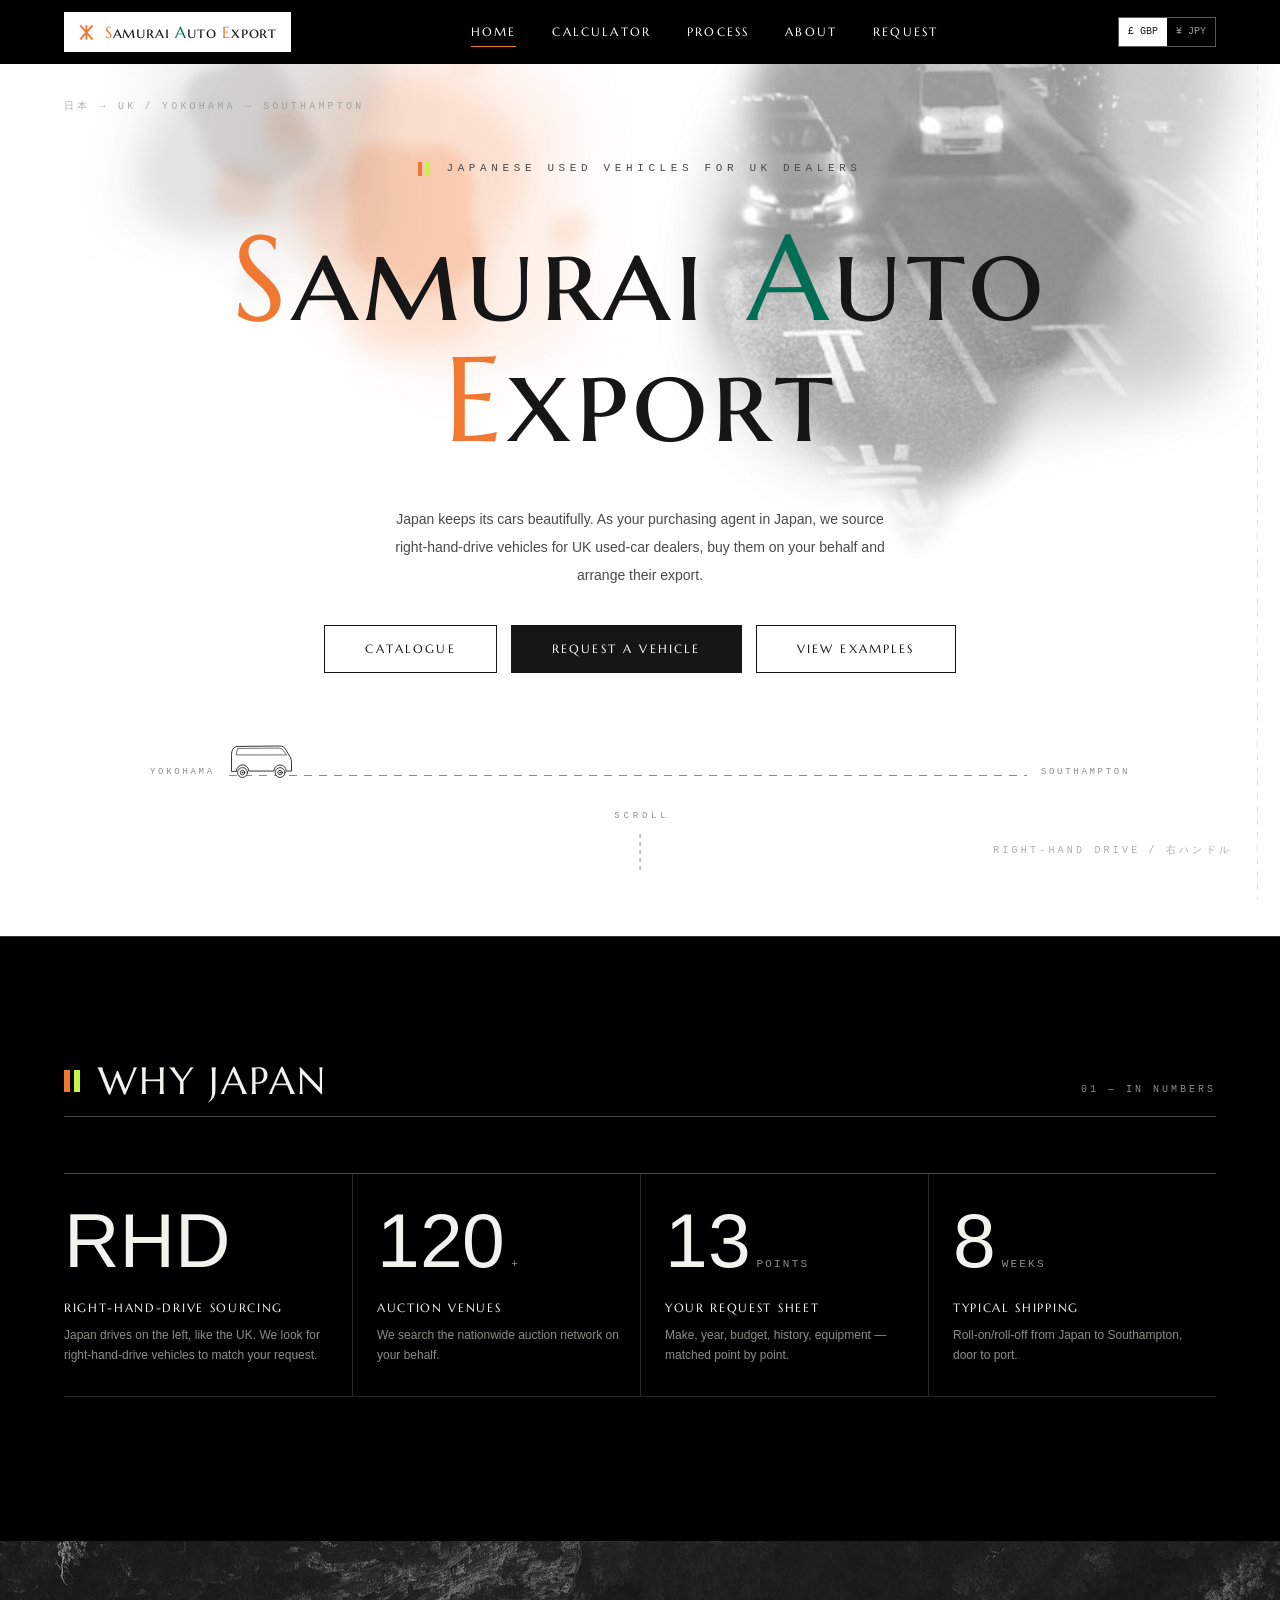
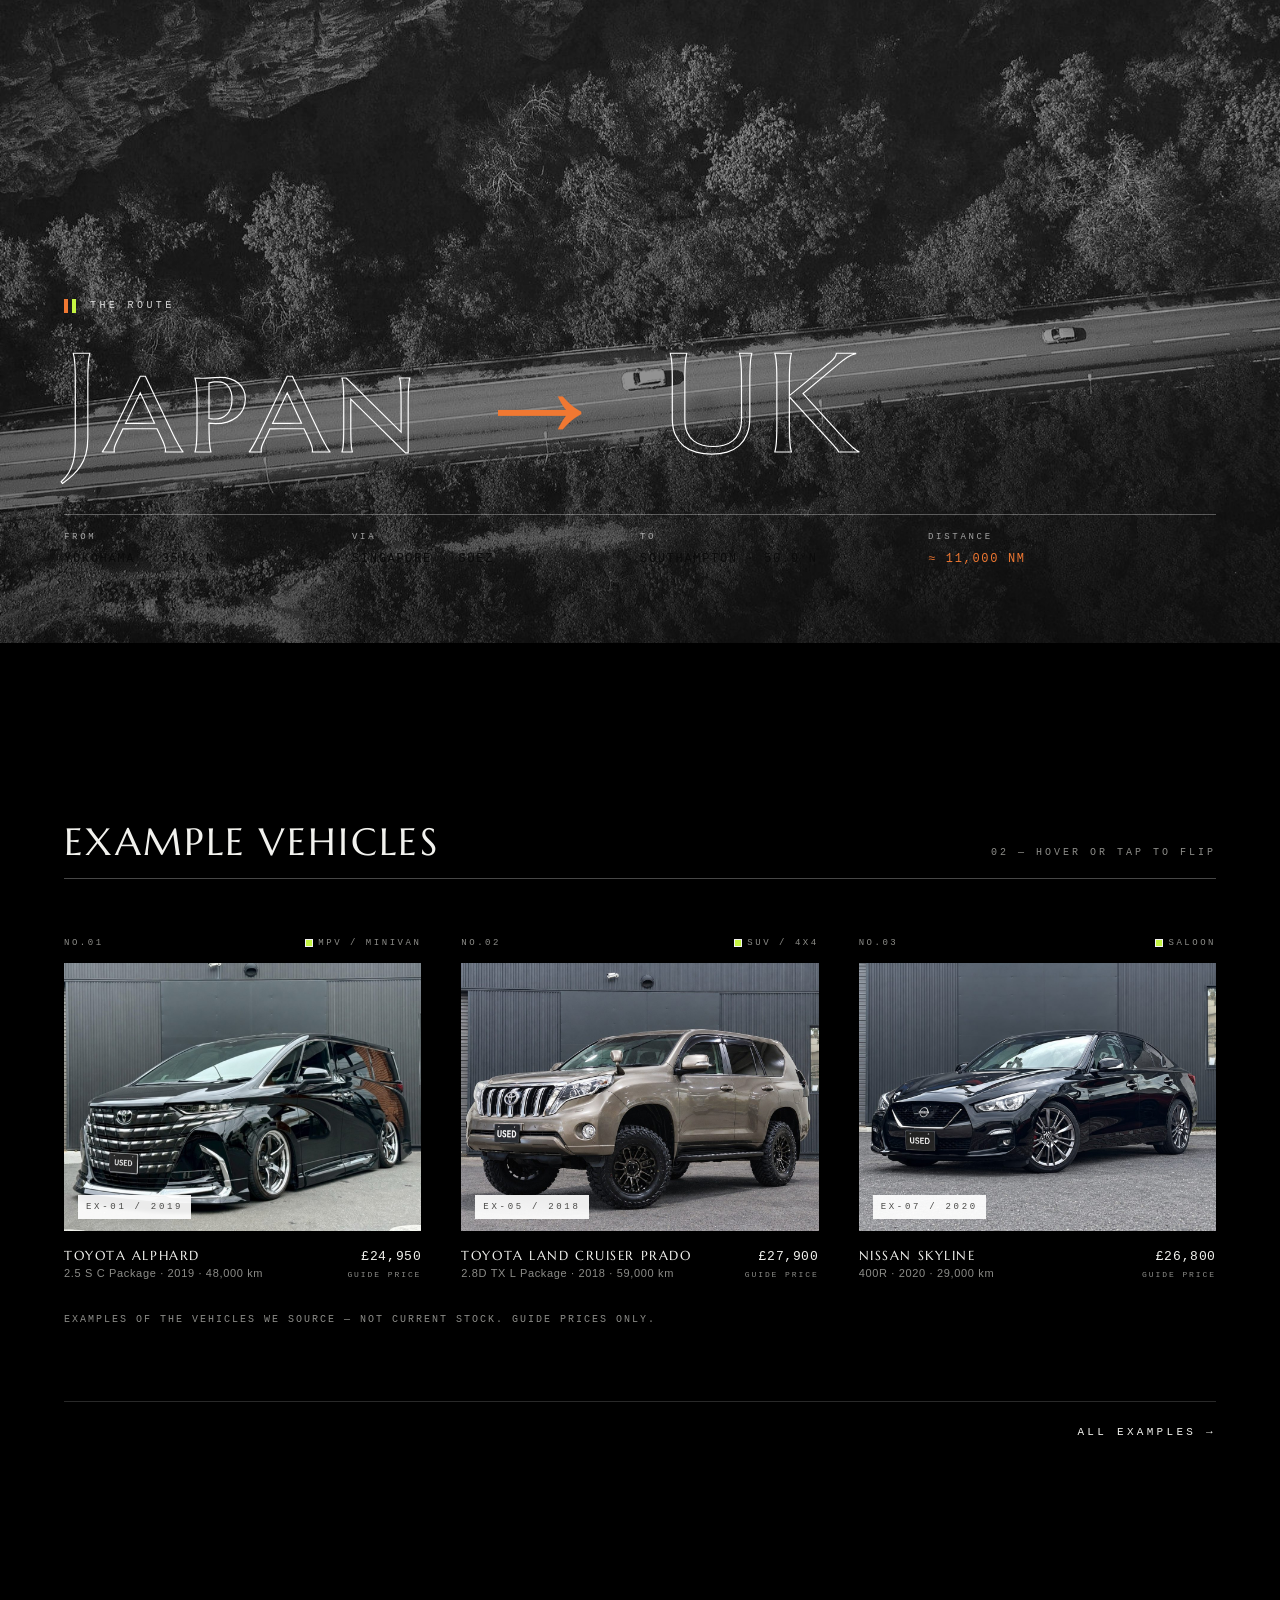
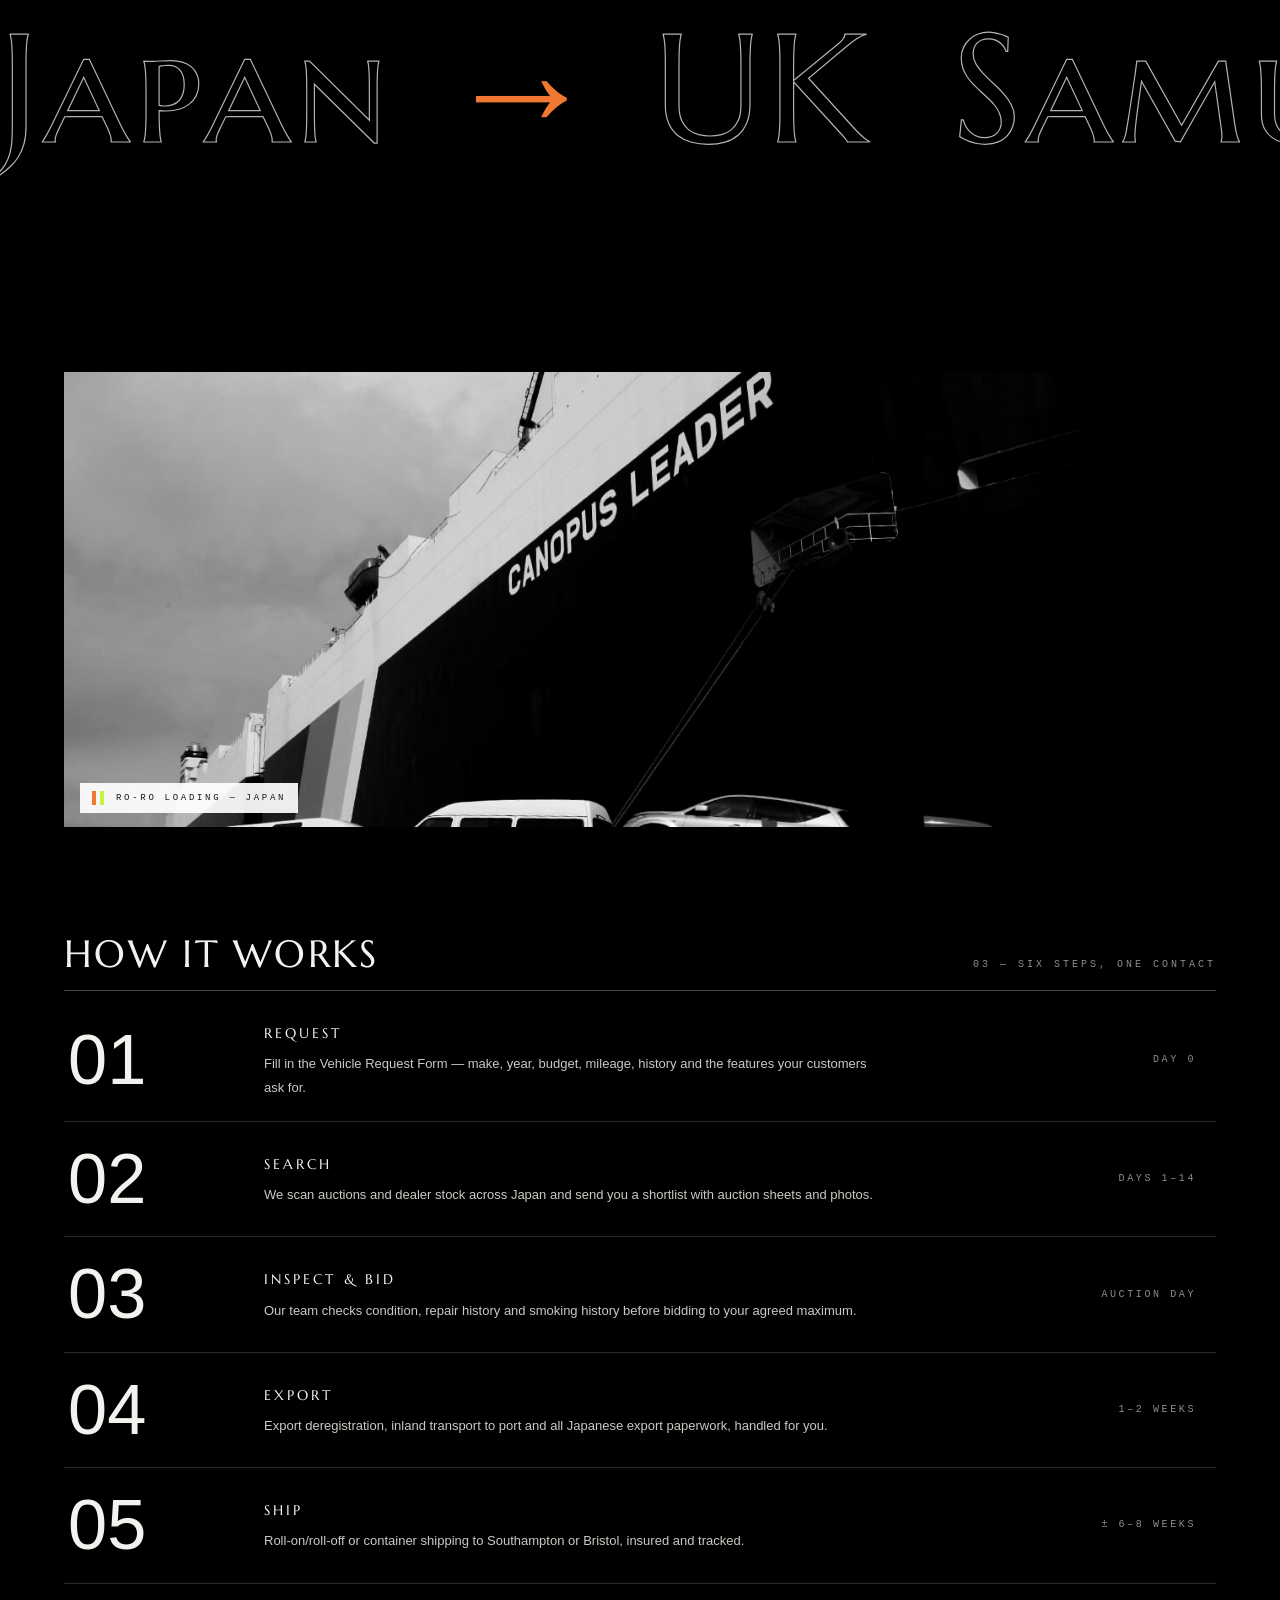
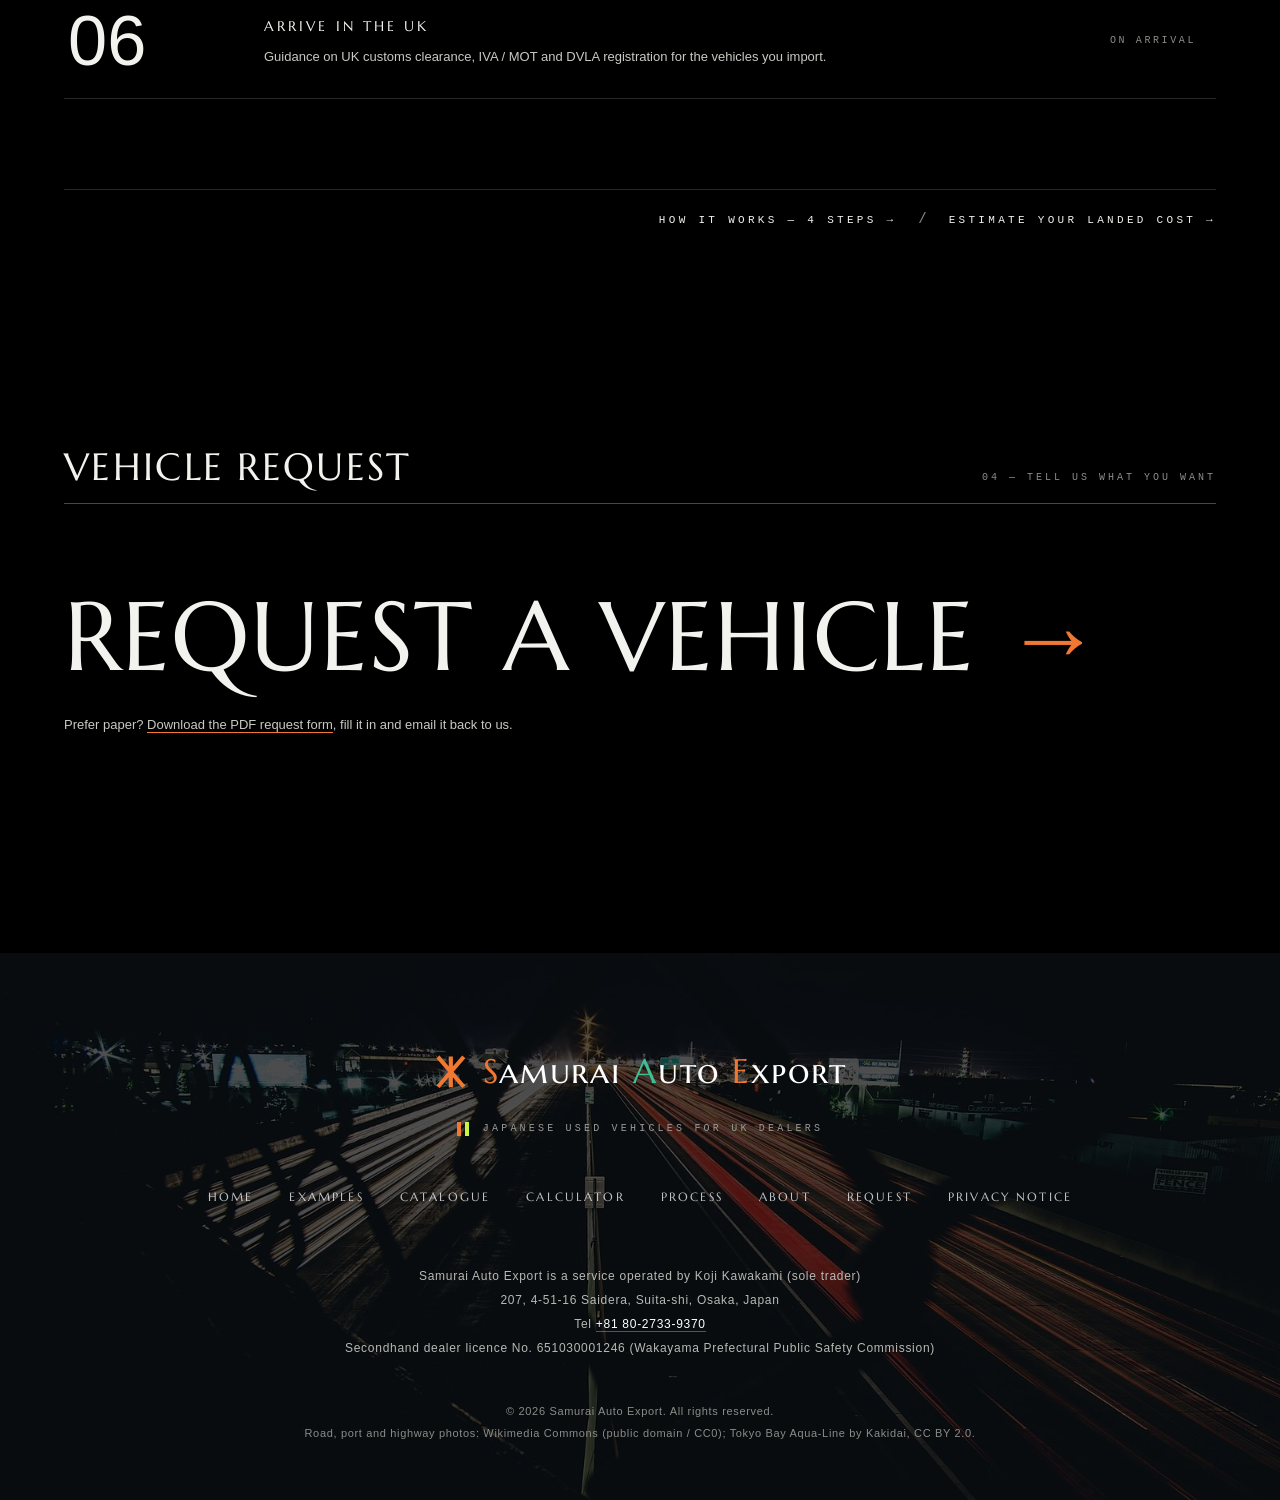
==== commit 2936368c: "feat(privacy): agreed Privacy Notice text; WhatsApp removed from the form - Privacy Notice replaced " ====
--- a/index.html
+++ b/index.html
@@ -695,61 +695,101 @@
 
   <section class="section pn-section" aria-label="Privacy Notice">
     <div class="pn">
-      <p class="pn__lead">This notice explains what personal information we receive when you contact Samurai Auto Export, why we use it and what your rights are. Last updated: <time datetime="2026-11-21">21 November 2026</time>.</p>
+      <p class="pn__lead">Last updated: <time datetime="2026-11-21">21 November 2026</time></p>
 
       <h2>1. Who we are</h2>
-      <p>Samurai Auto Export is a service operated by Koji Kawakami, a sole trader based in Japan. He is the controller of the personal information described in this notice.</p>
+      <p>Samurai Auto Export is a Japan-based vehicle sourcing and export arrangement service operated by Koji Kawakami.</p>
+      <p>We assist motor dealers, primarily in the United Kingdom, with sourcing and purchasing vehicles in Japan and arranging their export from Japan under an agreed agency arrangement.</p>
+      <p>For enquiries about this Privacy Notice or the handling of personal data, please contact:</p>
       <address class="pn__contact">
-        Koji Kawakami, Samurai Auto Export<br>
-        207, 4-51-16 Saidera, Suita-shi, Osaka, Japan<br>
         Email: <a href="mailto:info@samuraiautoexport.net">info@samuraiautoexport.net</a><br>
-        Telephone: <a href="tel:+818027339370">+81 80-2733-9370</a>
+        Operator: Koji Kawakami, Japan<br>
+        Postal address: 207, 4-51-16 Saidera, Suita-shi, Osaka, Japan
       </address>
-      <p>Our service is offered to used-car dealers in the United Kingdom, so we follow UK data protection law (the UK GDPR) when we handle the personal information of people in the UK.</p>
-
-      <h2>2. What we collect and why</h2>
+
+      <h2>2. Personal data we collect</h2>
+      <p>Depending on your interactions with us, we may collect and process:</p>
       <ul>
-        <li><strong>Vehicle requests.</strong> The request form on this site does not send anything to us by itself. It prepares a message that you send from your own email or messaging app. When you send it we receive your name and email address and, if you choose to give them, your telephone number, town or postcode, preferred way of being contacted and the vehicle requirements you describe.</li>
-        <li><strong>Emails, calls and messages.</strong> If you contact us in another way, we receive your contact details and whatever you tell us.</li>
-        <li><strong>Technical information.</strong> Our hosting provider processes technical data such as your IP address and browser type in order to deliver the site and keep it secure.</li>
+        <li>Your name, job title and business contact details.</li>
+        <li>Your dealership or company name and business information.</li>
+        <li>Information provided through our enquiry forms or email correspondence.</li>
+        <li>Vehicle requirements, purchase instructions and related business correspondence.</li>
+        <li>Records of enquiries, quotations, transactions and communications.</li>
+        <li>Business contact information obtained from relevant public business sources, where applicable.</li>
+        <li>Records of marketing preferences, agreements to receive communications and requests not to be contacted.</li>
+        <li>Limited technical information required to operate and protect our website, where collected.</li>
       </ul>
-      <p>We use this information to reply to you, to look for vehicles that match your request, to prepare costs and, if you decide to go ahead, to arrange the purchase and export of the vehicle. We do not use it for automated decision-making or profiling.</p>
-      <p>You do not have to give us any information, but we cannot respond to a request without a name and an email address.</p>
-
-      <h2>3. Our lawful bases</h2>
+
+      <h2>3. How we obtain personal data</h2>
+      <p>We may obtain information directly from you, through your employer or dealership, or from relevant publicly available business sources such as dealership websites, business directories and company registers.</p>
+      <p>We use such information for legitimate business purposes, including responding to enquiries and contacting relevant business representatives.</p>
+
+      <h2>4. How and why we use personal data</h2>
+      <p>We use personal data to:</p>
       <ul>
-        <li><strong>Contract.</strong> Where you are yourself the customer, for example as a sole trader, we use your details to take the steps you ask for before a contract, such as proposing vehicles and costs, and to carry out the contract.</li>
-        <li><strong>Legitimate interests.</strong> Where you contact us on behalf of a business, we rely on our legitimate interests in answering business enquiries and providing our service to that business. We also rely on legitimate interests to keep the business records that Japanese law requires of us and to keep this website secure.</li>
+        <li>Respond to enquiries and communicate with business contacts.</li>
+        <li>Discuss vehicle requirements and prepare quotations.</li>
+        <li>Arrange vehicle sourcing, purchasing and export-related services requested by our customers.</li>
+        <li>Maintain appropriate business, transaction and correspondence records.</li>
+        <li>Send relevant business communications and marketing information where permitted by applicable law.</li>
+        <li>Manage marketing preferences and requests not to receive further communications.</li>
+        <li>Meet applicable legal obligations and protect our services against misuse.</li>
       </ul>
-
-      <h2>4. Who receives your information</h2>
+      <p>Where UK GDPR applies, our lawful bases may include legitimate interests under Article 6(1)(f), consent under Article 6(1)(a) where required and obtained, and compliance with applicable legal obligations under Article 6(1)(c), as appropriate to the particular activity.</p>
+      <p>Our legitimate interests include maintaining business relationships, responding to enquiries, providing requested services and developing our business through relevant and proportionate communications.</p>
+
+      <h2>5. Business marketing communications</h2>
+      <p>We may contact business representatives about our vehicle sourcing and export arrangement services where we have an appropriate lawful basis and any permissions required by applicable law.</p>
+      <p>You may ask us to stop sending marketing communications at any time by replying to the relevant email or contacting <a href="mailto:sales@samuraiautoexport.net">sales@samuraiautoexport.net</a>.</p>
+      <p>We will respect objections and withdrawal requests and retain limited information where necessary to prevent further unwanted marketing.</p>
+
+      <h2>6. Sharing personal data</h2>
+      <p>Where necessary for an enquiry or an agreed transaction, we may share relevant information with:</p>
       <ul>
-        <li><strong>Service providers.</strong> Cloudflare, Inc. hosts this website and routes email sent to our address. Google provides the Gmail mailbox in which we receive and keep email. If you contact us through a messaging service such as WhatsApp, that service also handles your messages.</li>
-        <li><strong>Companies involved in your order.</strong> If you place an order, we pass on the details needed to buy and ship the vehicle to the suppliers, logistics and shipping companies and authorities involved in that order.</li>
+        <li>Vehicle suppliers and purchasing partners in Japan.</li>
+        <li>Logistics providers, shipping companies and freight-related service providers.</li>
+        <li>Customs authorities and other public authorities where required.</li>
+        <li>Service providers supporting our communications, records and website operations.</li>
       </ul>
-      <p>We do not sell personal information.</p>
-
-      <h2>5. Where your information is held</h2>
-      <p>We are based in Japan, so the information you send us is received and held in Japan. The UK has adequacy regulations for Japan that cover private-sector businesses subject to Japan’s Act on the Protection of Personal Information. Cloudflare and Google are based in the United States and may process information there and in other countries.</p>
-
-      <h2>6. How long we keep it</h2>
-      <p>We keep your details for as long as we need them to deal with your enquiry and any order that follows. After that we keep only what we must retain to meet legal, tax and accounting requirements in Japan, and we delete enquiries that did not lead to an order once they are no longer needed.</p>
-
-      <h2>7. Storage on your device and third-party content</h2>
+      <p>Our service providers may include Lark Mail, Google Sheets and Cloudflare, according to their respective functions.</p>
+      <p>We share only information reasonably necessary for the relevant purpose.</p>
+      <p>We do not sell personal contact information to third parties for their independent marketing purposes.</p>
+
+      <h2>7. International processing of personal data</h2>
+      <p>Our operations are based in Japan.</p>
+      <p>Personal data may be handled in Japan and may also be processed in other countries through the technology and service providers used to support our business.</p>
+      <p>Where applicable data protection law requires specific safeguards for international transfers, the relevant transfer arrangements and safeguards must be assessed and applied.</p>
+      <p>You may contact us for further information about the international handling of your personal data and the applicable arrangements.</p>
+
+      <h2>8. How long we keep personal data</h2>
+      <p>We retain personal data only for as long as reasonably necessary for the purposes for which it was collected.</p>
+      <p>Retention is determined by factors including:</p>
       <ul>
-        <li>This site does not use cookies, analytics or advertising trackers.</li>
-        <li>It uses your browser’s local storage for two things you have asked for: keeping a draft of the request form so your answers are not lost, and remembering your choice of currency. This information stays in your browser and is not sent to us. You can remove it with the form’s “Clear” button or by clearing your browser data.</li>
-        <li>Photographs in the catalogue are loaded directly from the listing website 221616.com, which therefore receives your IP address and browser details when you view those pages.</li>
+        <li>The nature and status of an enquiry.</li>
+        <li>The duration of a customer relationship or transaction.</li>
+        <li>Applicable legal and record-keeping requirements.</li>
+        <li>The need to resolve disputes or protect legitimate business interests.</li>
+        <li>The need to respect marketing objections and prevent unwanted future contact.</li>
       </ul>
-
-      <h2>8. Your rights</h2>
-      <p>You have the right to ask for a copy of your personal information, to have it corrected or erased, to ask us to restrict how we use it, to object to our use of it, including where we rely on legitimate interests, and in some cases to receive it in a portable format. To use any of these rights, email <a href="mailto:info@samuraiautoexport.net">info@samuraiautoexport.net</a>. We will reply within one month and there is no charge.</p>
-
-      <h2>9. Complaints</h2>
-      <p>If you are unhappy with how we have handled your information, please contact us first so that we can put it right. You also have the right to complain to the Information Commissioner’s Office (ICO), the UK data protection regulator: <a href="https://ico.org.uk/make-a-complaint/" target="_blank" rel="noopener">ico.org.uk/make-a-complaint</a>, helpline 0303 123 1113.</p>
-
-      <h2>10. Changes to this notice</h2>
-      <p>We will update this page if the way we handle personal information changes. The date at the top shows when it was last revised.</p>
+      <p>We review the continued need for personal data and delete or anonymise information when it is no longer required, subject to applicable obligations.</p>
+
+      <h2>9. Your rights</h2>
+      <p>Depending on applicable data protection law and your circumstances, you may have rights to request access to, correction of, deletion of or restriction of processing of your personal data.</p>
+      <p>You may also have rights to object to certain processing, request data portability where applicable, and withdraw consent where processing is based on consent.</p>
+      <p>Where UK GDPR applies, you have the right to object at any time to the processing of your personal data for direct marketing.</p>
+      <p>To make a request, contact <a href="mailto:info@samuraiautoexport.net">info@samuraiautoexport.net</a>.</p>
+      <p>You may also raise a concern with the UK Information Commissioner’s Office where it has jurisdiction. Website: <a href="https://ico.org.uk/" target="_blank" rel="noopener">https://ico.org.uk/</a></p>
+
+      <h2>10. Information security</h2>
+      <p>We take reasonable technical and organisational measures to protect personal data against unauthorised access, loss, misuse and disclosure.</p>
+      <p>Access to business contact information is limited according to operational needs.</p>
+
+      <h2>11. Cookies and website storage</h2>
+      <p>This website does not use cookies, analytics or advertising trackers. It uses your browser’s local storage only to keep a draft of the request form and to remember your choice of currency; this information stays in your browser and is not sent to us. Photographs in the catalogue are loaded from the listing website 221616.com, which receives your IP address and browser details when you view those pages.</p>
+
+      <h2>12. Updates to this notice</h2>
+      <p>We may update this Privacy Notice to reflect changes to our services, data handling practices or applicable legal requirements.</p>
+      <p>The latest version will be made available on this website.</p>
     </div>
   </section>
 </main>
@@ -949,7 +989,6 @@
             <div class="opts" role="radiogroup" aria-labelledby="q-cp">
               <label class="opt"><input type="radio" name="contact_pref" value="email" checked><span>Email</span></label>
               <label class="opt"><input type="radio" name="contact_pref" value="phone"><span>Phone</span></label>
-              <label class="opt"><input type="radio" name="contact_pref" value="whatsapp"><span>WhatsApp</span></label>
             </div>
           </div>
         </div>
@@ -968,7 +1007,7 @@
       <div class="req-done__head"><span class="duo" aria-hidden="true"></span><span>VEHICLE REQUEST — READY TO SEND</span></div>
       <h2 class="req-done__title">Thank you.</h2>
       <span class="req-done__ref" id="requestRef"></span>
-      <p class="cta-note">Send it to <strong class="mono" id="requestAddr" style="user-select:all"></strong> — or copy the text below into an email or WhatsApp message. We use the details you send only as set out in our <a href="#/privacy">Privacy Notice</a>.</p>
+      <p class="cta-note">Send it to <strong class="mono" id="requestAddr" style="user-select:all"></strong> — or copy the text below into an email. We use the details you send only as set out in our <a href="#/privacy">Privacy Notice</a>.</p>
       <pre id="requestSummary"></pre>
       <div class="req-actions">
         <button type="button" class="btn btn--solid" id="reqMail">Send by email</button>
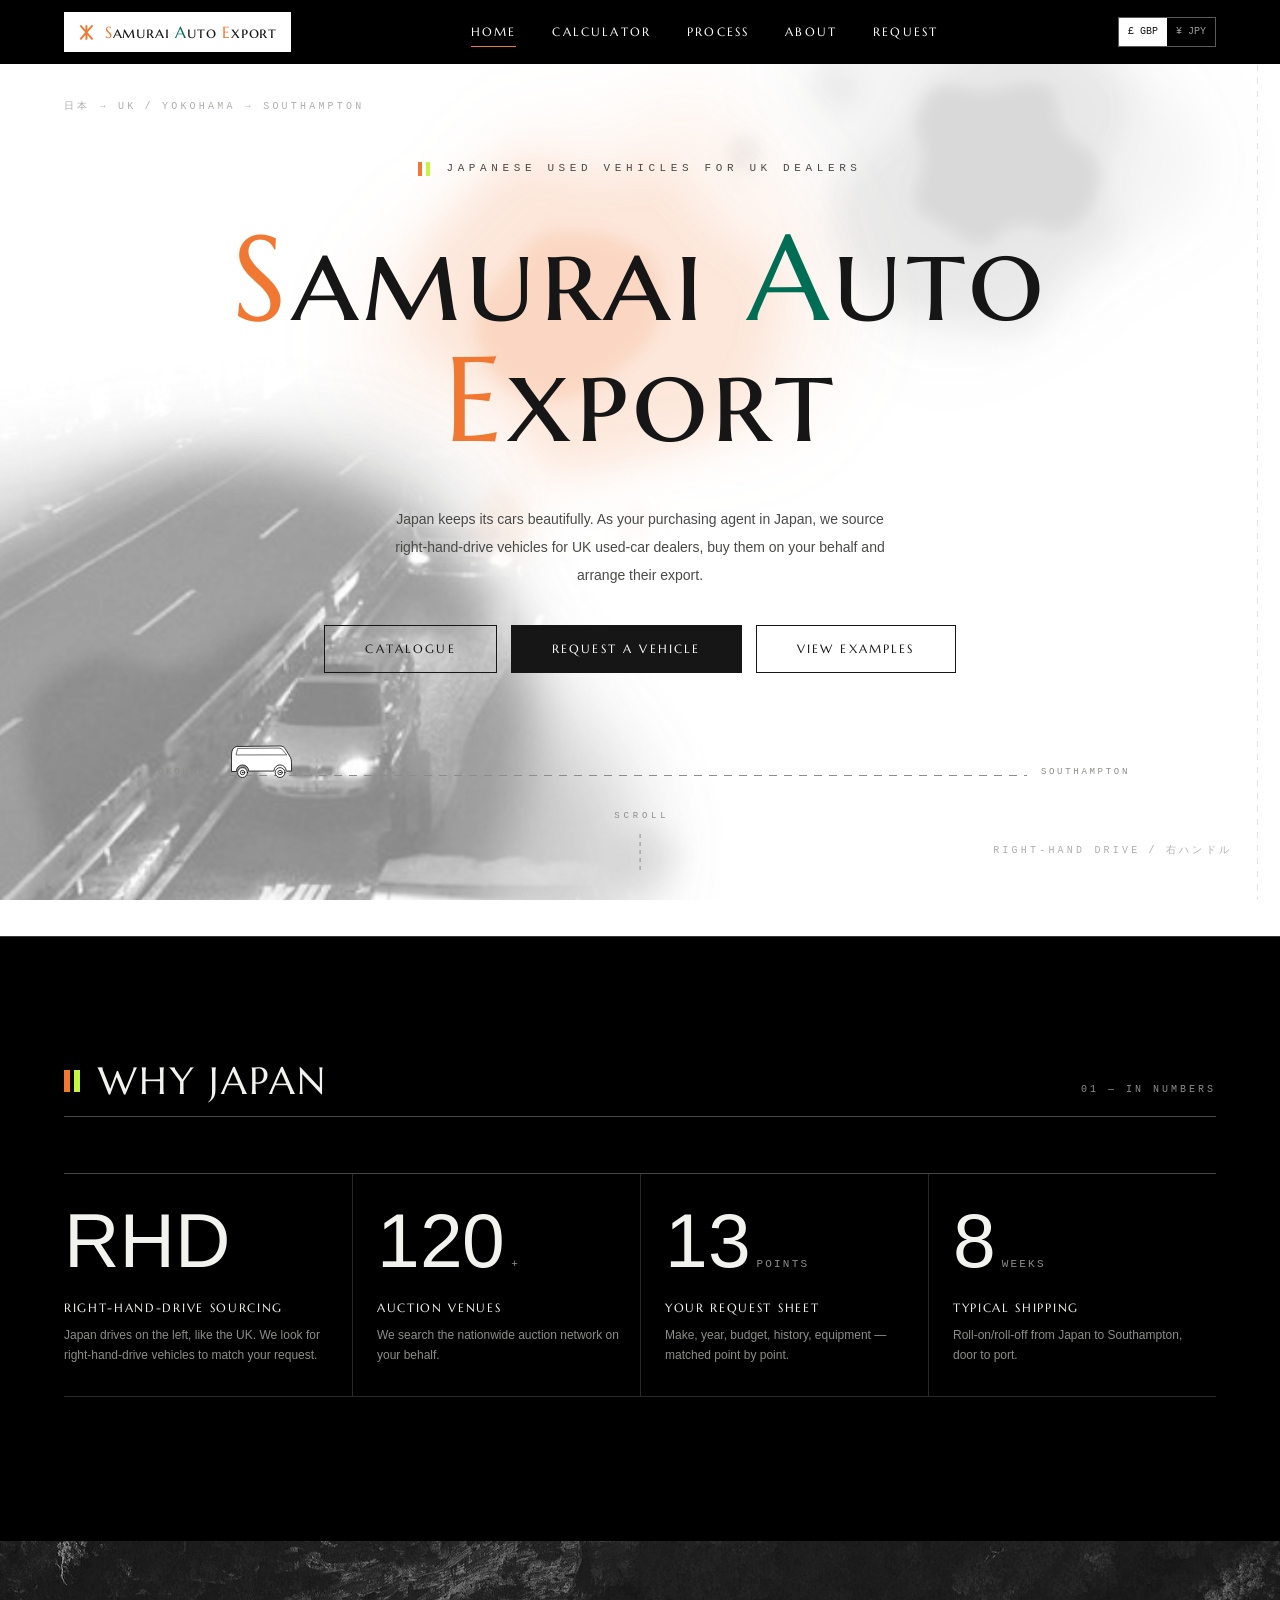
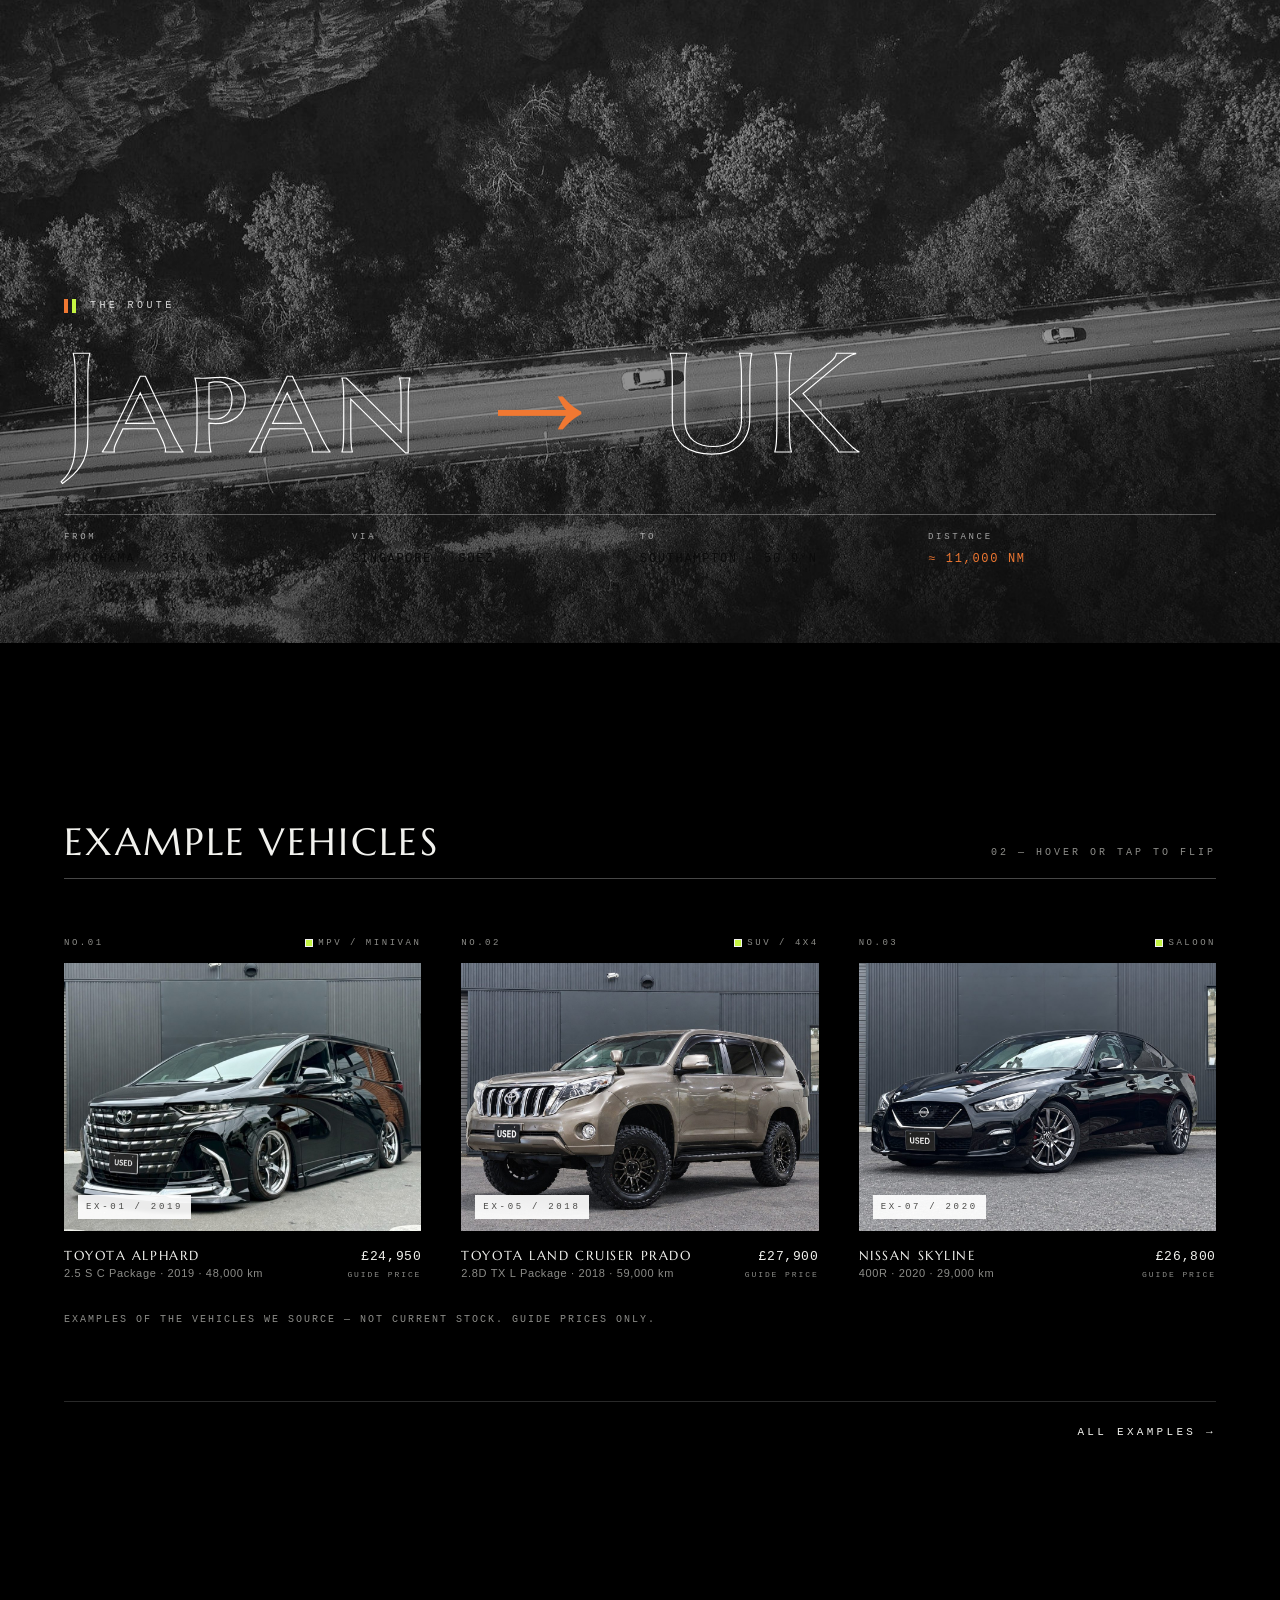
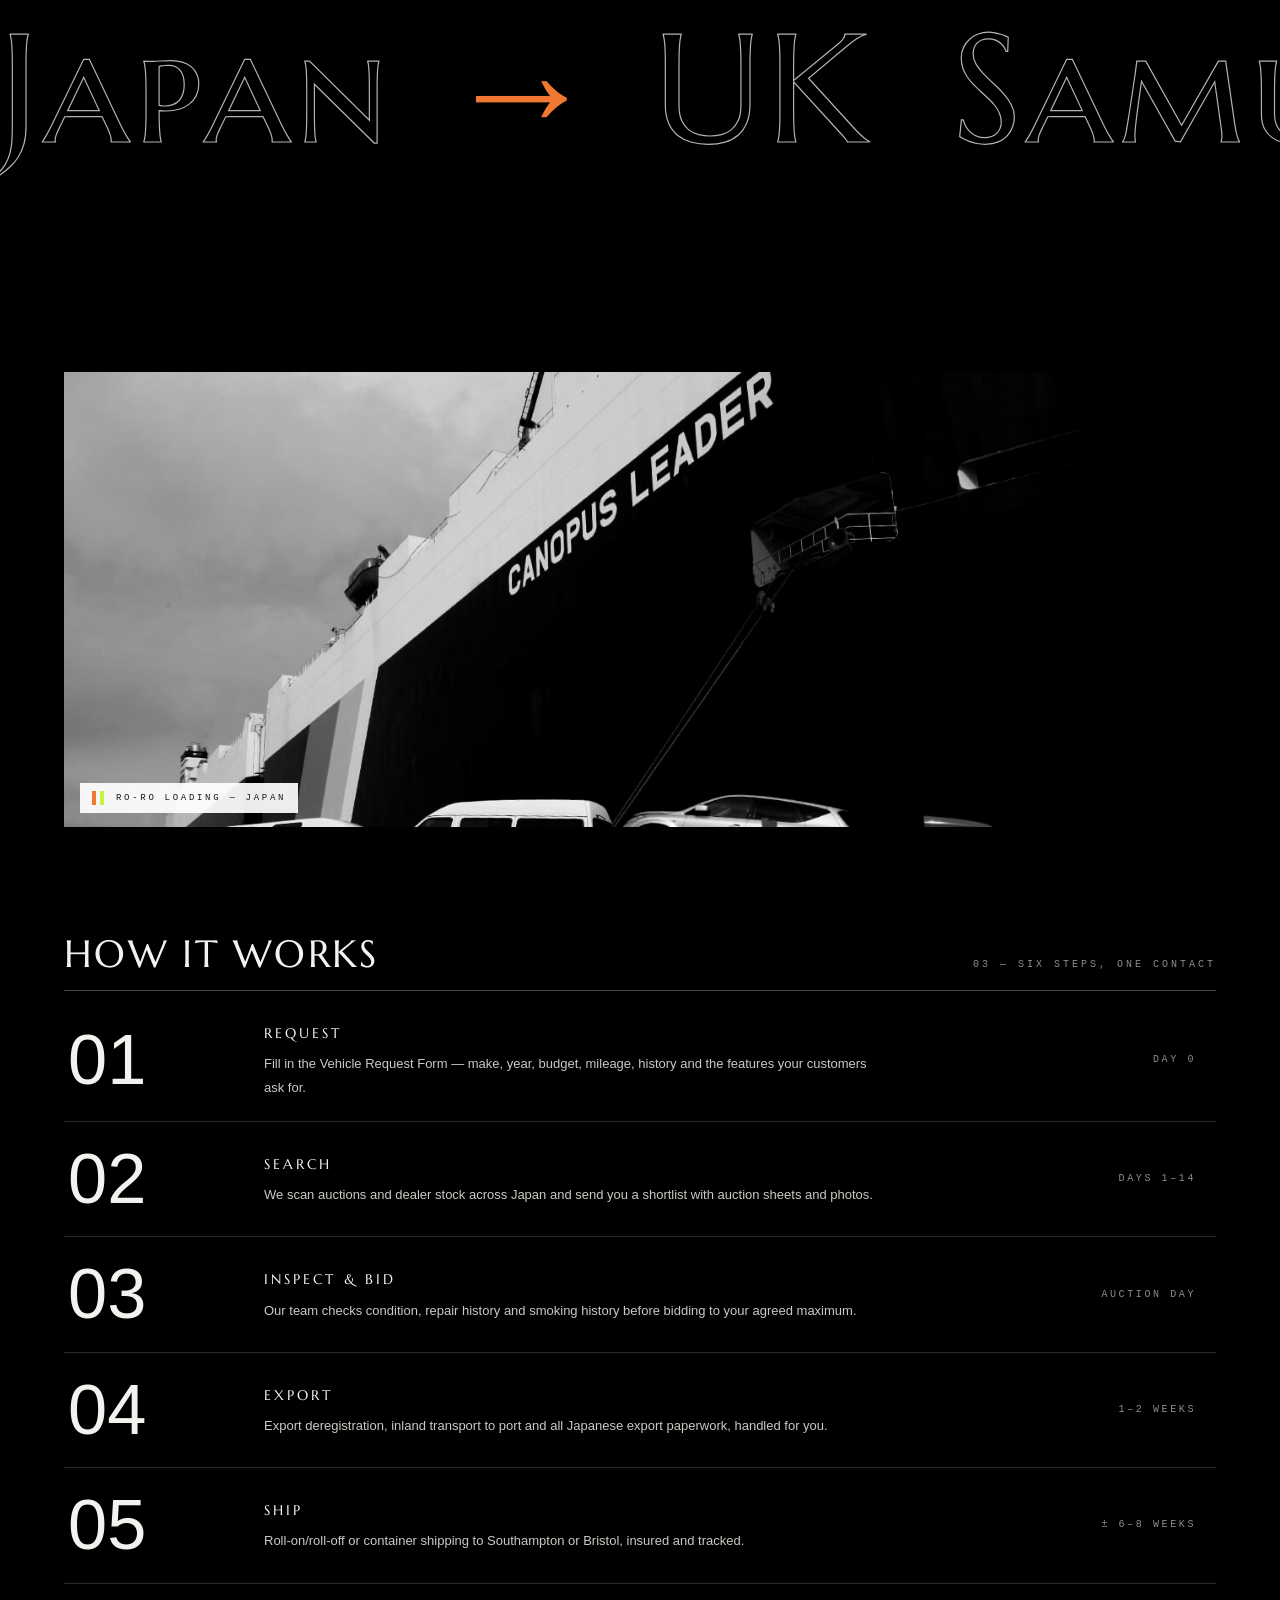
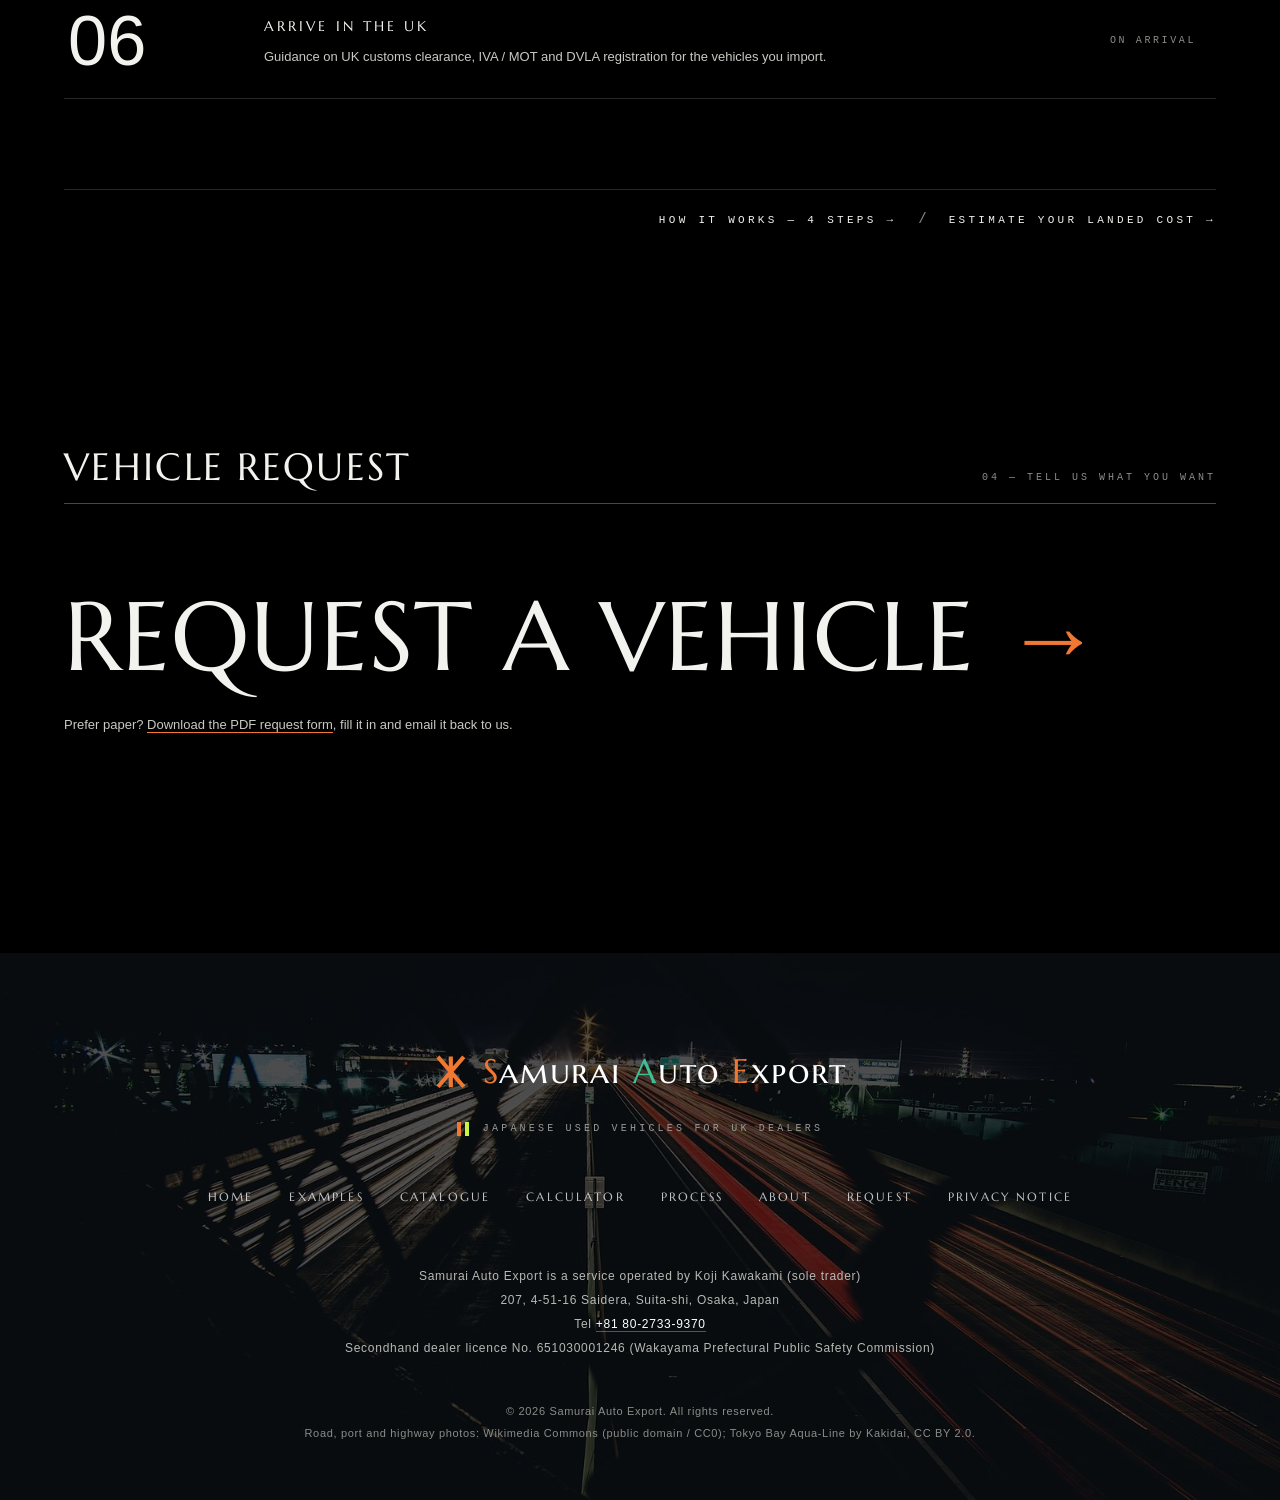
==== commit 4e9ac208: "feat(privacy): final minimal Privacy Notice Replace the notice with the final eight-section text: wh" ====
--- a/index.html
+++ b/index.html
@@ -686,7 +686,7 @@
   <div class="page-head">
     <p class="page-eyebrow" aria-hidden="true">
       <span><span class="duo"></span>SAMURAI AUTO EXPORT — PRIVACY NOTICE</span>
-      <span>LAST UPDATED 21 NOVEMBER 2026</span>
+      <span>LAST UPDATED 26 NOVEMBER 2026</span>
     </p>
     <div class="page-title-row">
       <h1 class="page-title" data-kinetic data-outline="3">PRIVACY</h1>
@@ -695,101 +695,53 @@
 
   <section class="section pn-section" aria-label="Privacy Notice">
     <div class="pn">
-      <p class="pn__lead">Last updated: <time datetime="2026-11-21">21 November 2026</time></p>
-
-      <h2>1. Who we are</h2>
+      <h2 class="pn__first">1. About Us</h2>
       <p>Samurai Auto Export is a Japan-based vehicle sourcing and export arrangement service operated by Koji Kawakami.</p>
-      <p>We assist motor dealers, primarily in the United Kingdom, with sourcing and purchasing vehicles in Japan and arranging their export from Japan under an agreed agency arrangement.</p>
-      <p>For enquiries about this Privacy Notice or the handling of personal data, please contact:</p>
-      <address class="pn__contact">
-        Email: <a href="mailto:info@samuraiautoexport.net">info@samuraiautoexport.net</a><br>
-        Operator: Koji Kawakami, Japan<br>
-        Postal address: 207, 4-51-16 Saidera, Suita-shi, Osaka, Japan
-      </address>
-
-      <h2>2. Personal data we collect</h2>
-      <p>Depending on your interactions with us, we may collect and process:</p>
+      <p>Our operator details, including our business address, are available in the <a href="#/company">Operator Information</a> section of this website.</p>
+      <p>For privacy-related enquiries, please contact: <a href="mailto:info@samuraiautoexport.net">info@samuraiautoexport.net</a></p>
+
+      <h2>2. Personal Information We Collect</h2>
+      <p>We may collect names, business contact details, company information, vehicle requirements, enquiry details and relevant business correspondence.</p>
+      <p>We may obtain information directly from you, through your business or from publicly available business sources.</p>
+
+      <h2>3. How We Use Personal Information</h2>
+      <p>We use personal information to:</p>
       <ul>
-        <li>Your name, job title and business contact details.</li>
-        <li>Your dealership or company name and business information.</li>
-        <li>Information provided through our enquiry forms or email correspondence.</li>
-        <li>Vehicle requirements, purchase instructions and related business correspondence.</li>
-        <li>Records of enquiries, quotations, transactions and communications.</li>
-        <li>Business contact information obtained from relevant public business sources, where applicable.</li>
-        <li>Records of marketing preferences, agreements to receive communications and requests not to be contacted.</li>
-        <li>Limited technical information required to operate and protect our website, where collected.</li>
+        <li>Respond to enquiries and provide quotations.</li>
+        <li>Arrange vehicle sourcing, purchasing and export-related services.</li>
+        <li>Communicate with customers and relevant service providers.</li>
+        <li>Maintain necessary business and transaction records.</li>
+        <li>Provide information about our services where permitted by law.</li>
+        <li>Comply with applicable legal obligations.</li>
       </ul>
 
-      <h2>3. How we obtain personal data</h2>
-      <p>We may obtain information directly from you, through your employer or dealership, or from relevant publicly available business sources such as dealership websites, business directories and company registers.</p>
-      <p>We use such information for legitimate business purposes, including responding to enquiries and contacting relevant business representatives.</p>
-
-      <h2>4. How and why we use personal data</h2>
-      <p>We use personal data to:</p>
-      <ul>
-        <li>Respond to enquiries and communicate with business contacts.</li>
-        <li>Discuss vehicle requirements and prepare quotations.</li>
-        <li>Arrange vehicle sourcing, purchasing and export-related services requested by our customers.</li>
-        <li>Maintain appropriate business, transaction and correspondence records.</li>
-        <li>Send relevant business communications and marketing information where permitted by applicable law.</li>
-        <li>Manage marketing preferences and requests not to receive further communications.</li>
-        <li>Meet applicable legal obligations and protect our services against misuse.</li>
-      </ul>
-      <p>Where UK GDPR applies, our lawful bases may include legitimate interests under Article 6(1)(f), consent under Article 6(1)(a) where required and obtained, and compliance with applicable legal obligations under Article 6(1)(c), as appropriate to the particular activity.</p>
-      <p>Our legitimate interests include maintaining business relationships, responding to enquiries, providing requested services and developing our business through relevant and proportionate communications.</p>
-
-      <h2>5. Business marketing communications</h2>
-      <p>We may contact business representatives about our vehicle sourcing and export arrangement services where we have an appropriate lawful basis and any permissions required by applicable law.</p>
-      <p>You may ask us to stop sending marketing communications at any time by replying to the relevant email or contacting <a href="mailto:sales@samuraiautoexport.net">sales@samuraiautoexport.net</a>.</p>
-      <p>We will respect objections and withdrawal requests and retain limited information where necessary to prevent further unwanted marketing.</p>
-
-      <h2>6. Sharing personal data</h2>
-      <p>Where necessary for an enquiry or an agreed transaction, we may share relevant information with:</p>
-      <ul>
-        <li>Vehicle suppliers and purchasing partners in Japan.</li>
-        <li>Logistics providers, shipping companies and freight-related service providers.</li>
-        <li>Customs authorities and other public authorities where required.</li>
-        <li>Service providers supporting our communications, records and website operations.</li>
-      </ul>
-      <p>Our service providers may include Lark Mail, Google Sheets and Cloudflare, according to their respective functions.</p>
-      <p>We share only information reasonably necessary for the relevant purpose.</p>
-      <p>We do not sell personal contact information to third parties for their independent marketing purposes.</p>
-
-      <h2>7. International processing of personal data</h2>
-      <p>Our operations are based in Japan.</p>
-      <p>Personal data may be handled in Japan and may also be processed in other countries through the technology and service providers used to support our business.</p>
-      <p>Where applicable data protection law requires specific safeguards for international transfers, the relevant transfer arrangements and safeguards must be assessed and applied.</p>
-      <p>You may contact us for further information about the international handling of your personal data and the applicable arrangements.</p>
-
-      <h2>8. How long we keep personal data</h2>
-      <p>We retain personal data only for as long as reasonably necessary for the purposes for which it was collected.</p>
-      <p>Retention is determined by factors including:</p>
-      <ul>
-        <li>The nature and status of an enquiry.</li>
-        <li>The duration of a customer relationship or transaction.</li>
-        <li>Applicable legal and record-keeping requirements.</li>
-        <li>The need to resolve disputes or protect legitimate business interests.</li>
-        <li>The need to respect marketing objections and prevent unwanted future contact.</li>
-      </ul>
-      <p>We review the continued need for personal data and delete or anonymise information when it is no longer required, subject to applicable obligations.</p>
-
-      <h2>9. Your rights</h2>
-      <p>Depending on applicable data protection law and your circumstances, you may have rights to request access to, correction of, deletion of or restriction of processing of your personal data.</p>
-      <p>You may also have rights to object to certain processing, request data portability where applicable, and withdraw consent where processing is based on consent.</p>
-      <p>Where UK GDPR applies, you have the right to object at any time to the processing of your personal data for direct marketing.</p>
-      <p>To make a request, contact <a href="mailto:info@samuraiautoexport.net">info@samuraiautoexport.net</a>.</p>
-      <p>You may also raise a concern with the UK Information Commissioner’s Office where it has jurisdiction. Website: <a href="https://ico.org.uk/" target="_blank" rel="noopener">https://ico.org.uk/</a></p>
-
-      <h2>10. Information security</h2>
-      <p>We take reasonable technical and organisational measures to protect personal data against unauthorised access, loss, misuse and disclosure.</p>
-      <p>Access to business contact information is limited according to operational needs.</p>
-
-      <h2>11. Cookies and website storage</h2>
-      <p>This website does not use cookies, analytics or advertising trackers. It uses your browser’s local storage only to keep a draft of the request form and to remember your choice of currency; this information stays in your browser and is not sent to us. Photographs in the catalogue are loaded from the listing website 221616.com, which receives your IP address and browser details when you view those pages.</p>
-
-      <h2>12. Updates to this notice</h2>
-      <p>We may update this Privacy Notice to reflect changes to our services, data handling practices or applicable legal requirements.</p>
-      <p>The latest version will be made available on this website.</p>
+      <h2>4. Sharing Information</h2>
+      <p>We may share relevant information with vehicle suppliers, logistics and shipping providers, other service providers and public authorities where necessary for our services or required by law.</p>
+      <p>We limit the information shared to what is reasonably necessary for the relevant purpose and handle disclosures in accordance with applicable legal requirements.</p>
+
+      <h2>5. International Processing</h2>
+      <p>Our business operates from Japan.</p>
+      <p>Personal information may be processed or stored in other countries where necessary for our business activities and supporting services.</p>
+      <p>We handle such processing in accordance with applicable data protection requirements.</p>
+      <p>Further information about relevant arrangements may be requested using the contact details below.</p>
+
+      <h2>6. Retention and Security</h2>
+      <p>We retain personal information only for as long as reasonably necessary for the purposes for which it was collected, taking account of applicable legal and record-keeping requirements.</p>
+      <p>We take appropriate measures to protect personal information against unauthorised access, loss, misuse and disclosure.</p>
+      <p>Information about our data protection measures is available upon reasonable request, subject to security considerations.</p>
+
+      <h2>7. Your Rights and Enquiries</h2>
+      <p>Subject to applicable law, you may request access to, correction or deletion of your personal information, or ask us to stop certain uses of that information.</p>
+      <p>You may object to receiving marketing communications at any time.</p>
+      <p>To make a request or raise a privacy-related concern, please email: <a href="mailto:info@samuraiautoexport.net">info@samuraiautoexport.net</a></p>
+      <p>Please describe your request and provide information reasonably necessary for us to verify your identity.</p>
+      <p>We will respond in accordance with applicable legal requirements.</p>
+
+      <h2>8. Changes to This Notice</h2>
+      <p>We may update this Privacy Notice to reflect changes in our operations or applicable legal requirements.</p>
+      <p>The latest version will be published on this website.</p>
+
+      <p class="pn__updated">Last updated: <time datetime="2026-11-26">26 November 2026</time></p>
     </div>
   </section>
 </main>
--- a/css/style.css
+++ b/css/style.css
@@ -2045,7 +2045,9 @@
   letter-spacing: .04em;
   color: var(--ink);
 }
+.pn h2.pn__first { margin-top: 0; }
 .pn p { margin-bottom: 14px; }
+.pn__updated { margin-top: 44px; padding-top: 18px; border-top: 1px solid var(--line); font-family: var(--font-mono); font-size: 11px; letter-spacing: .2em; text-transform: uppercase; color: var(--ink-mute); }
 .pn ul { margin: 0 0 14px; padding: 0; list-style: none; }
 .pn li { position: relative; padding-left: 18px; margin-bottom: 10px; }
 .pn li::before { content: ""; position: absolute; left: 0; top: .82em; width: 8px; height: 1px; background: var(--orange); }
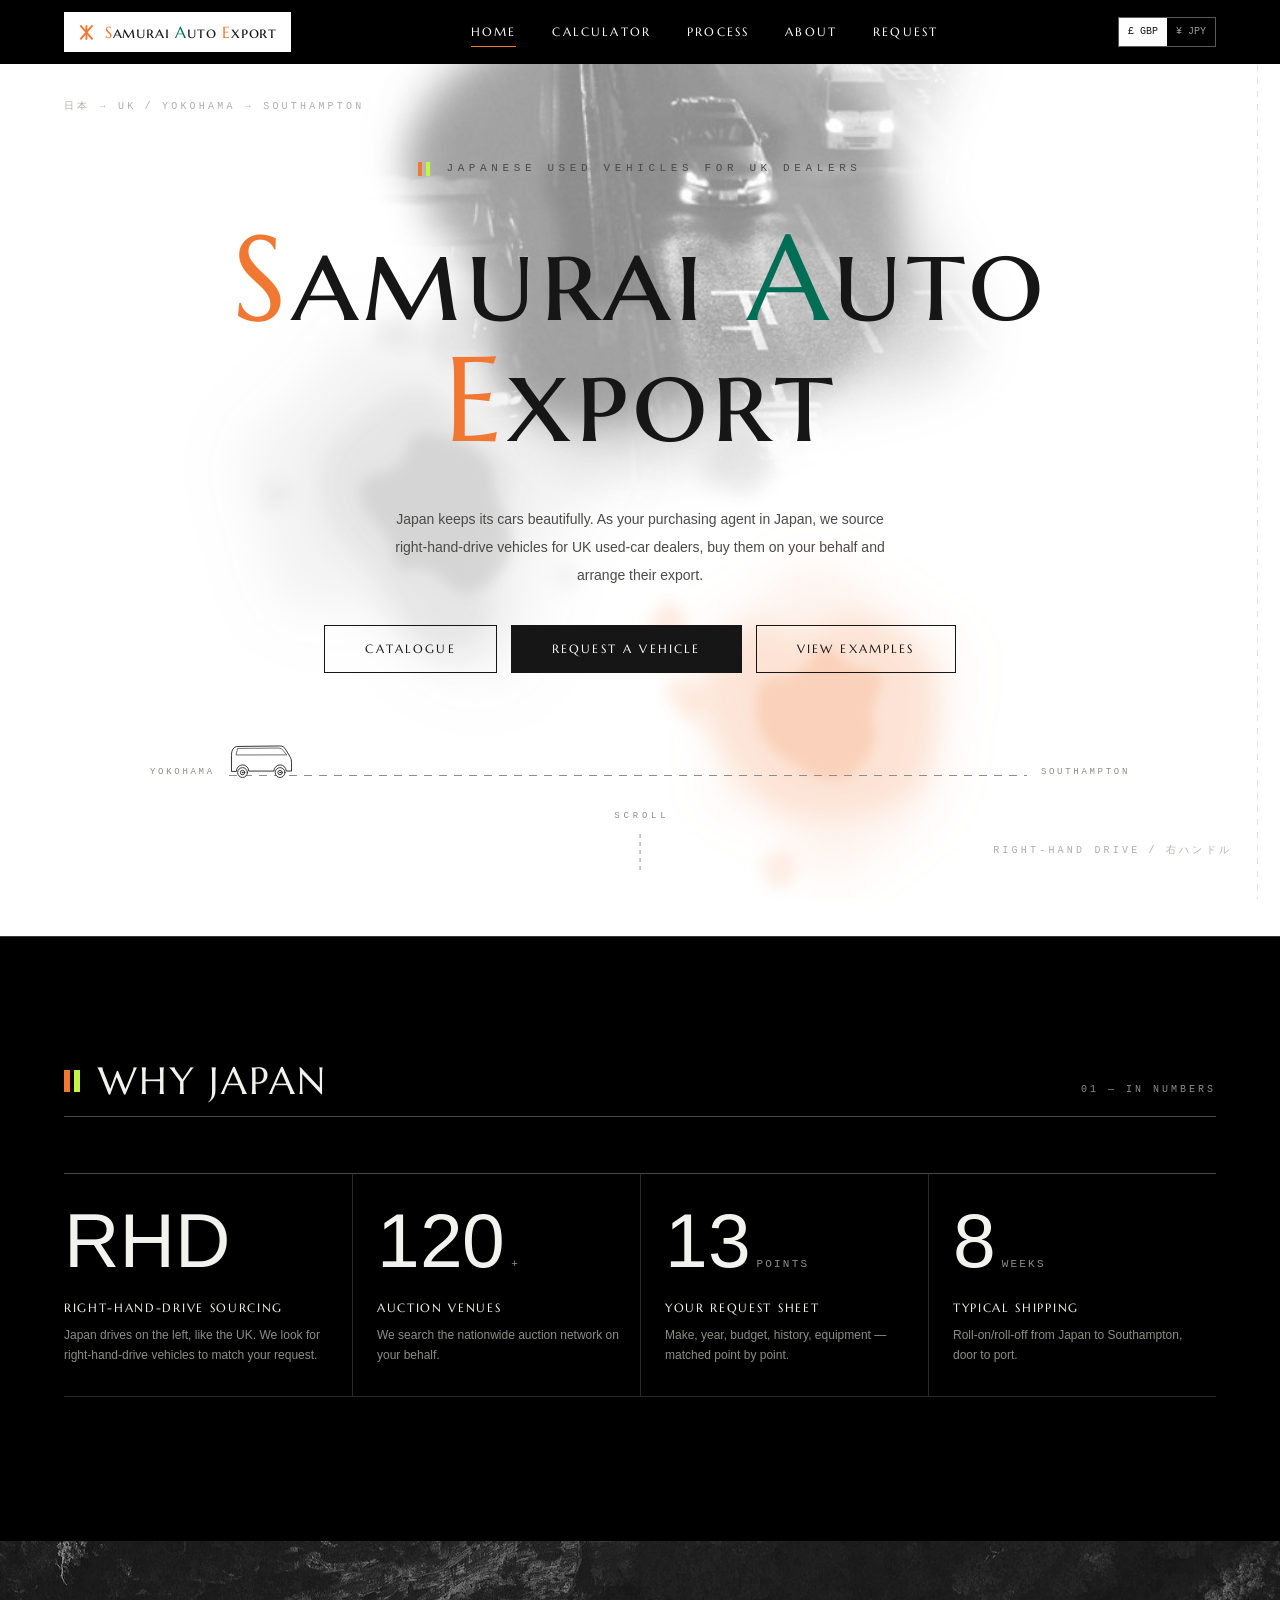
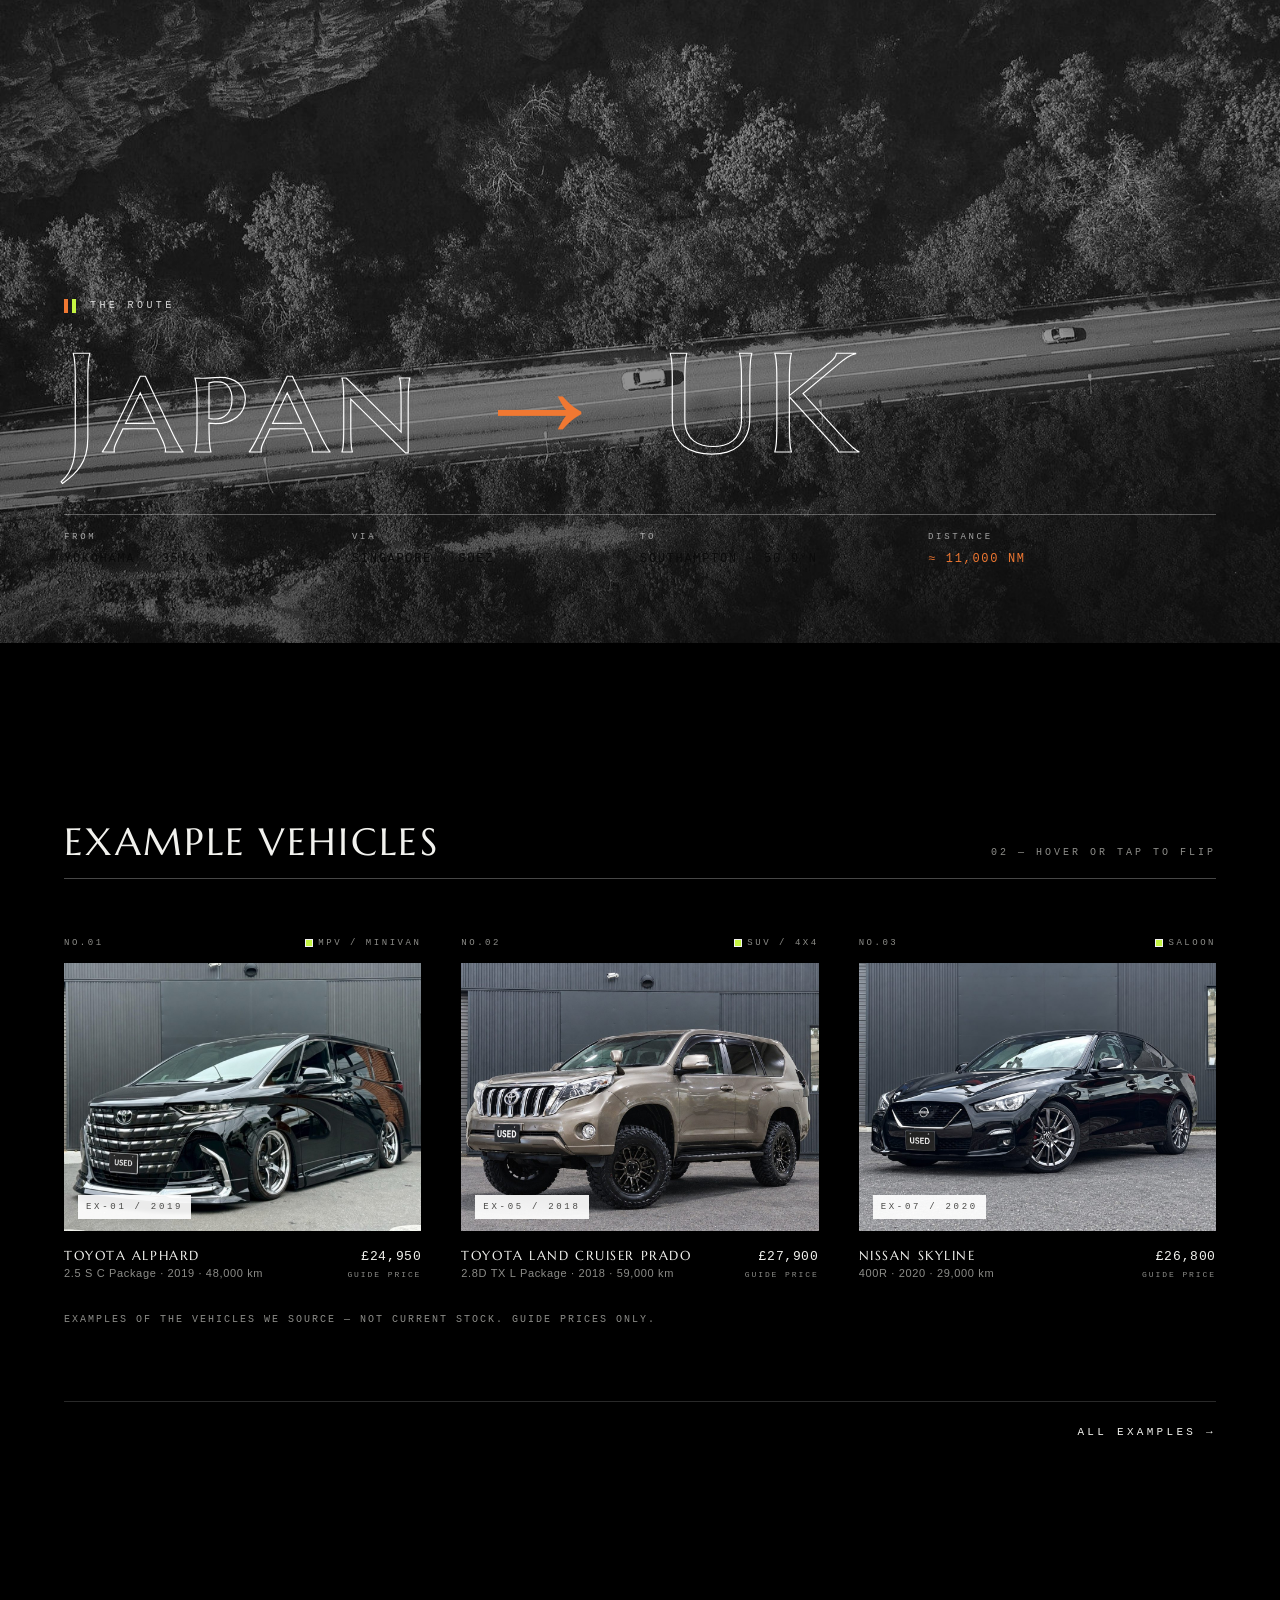
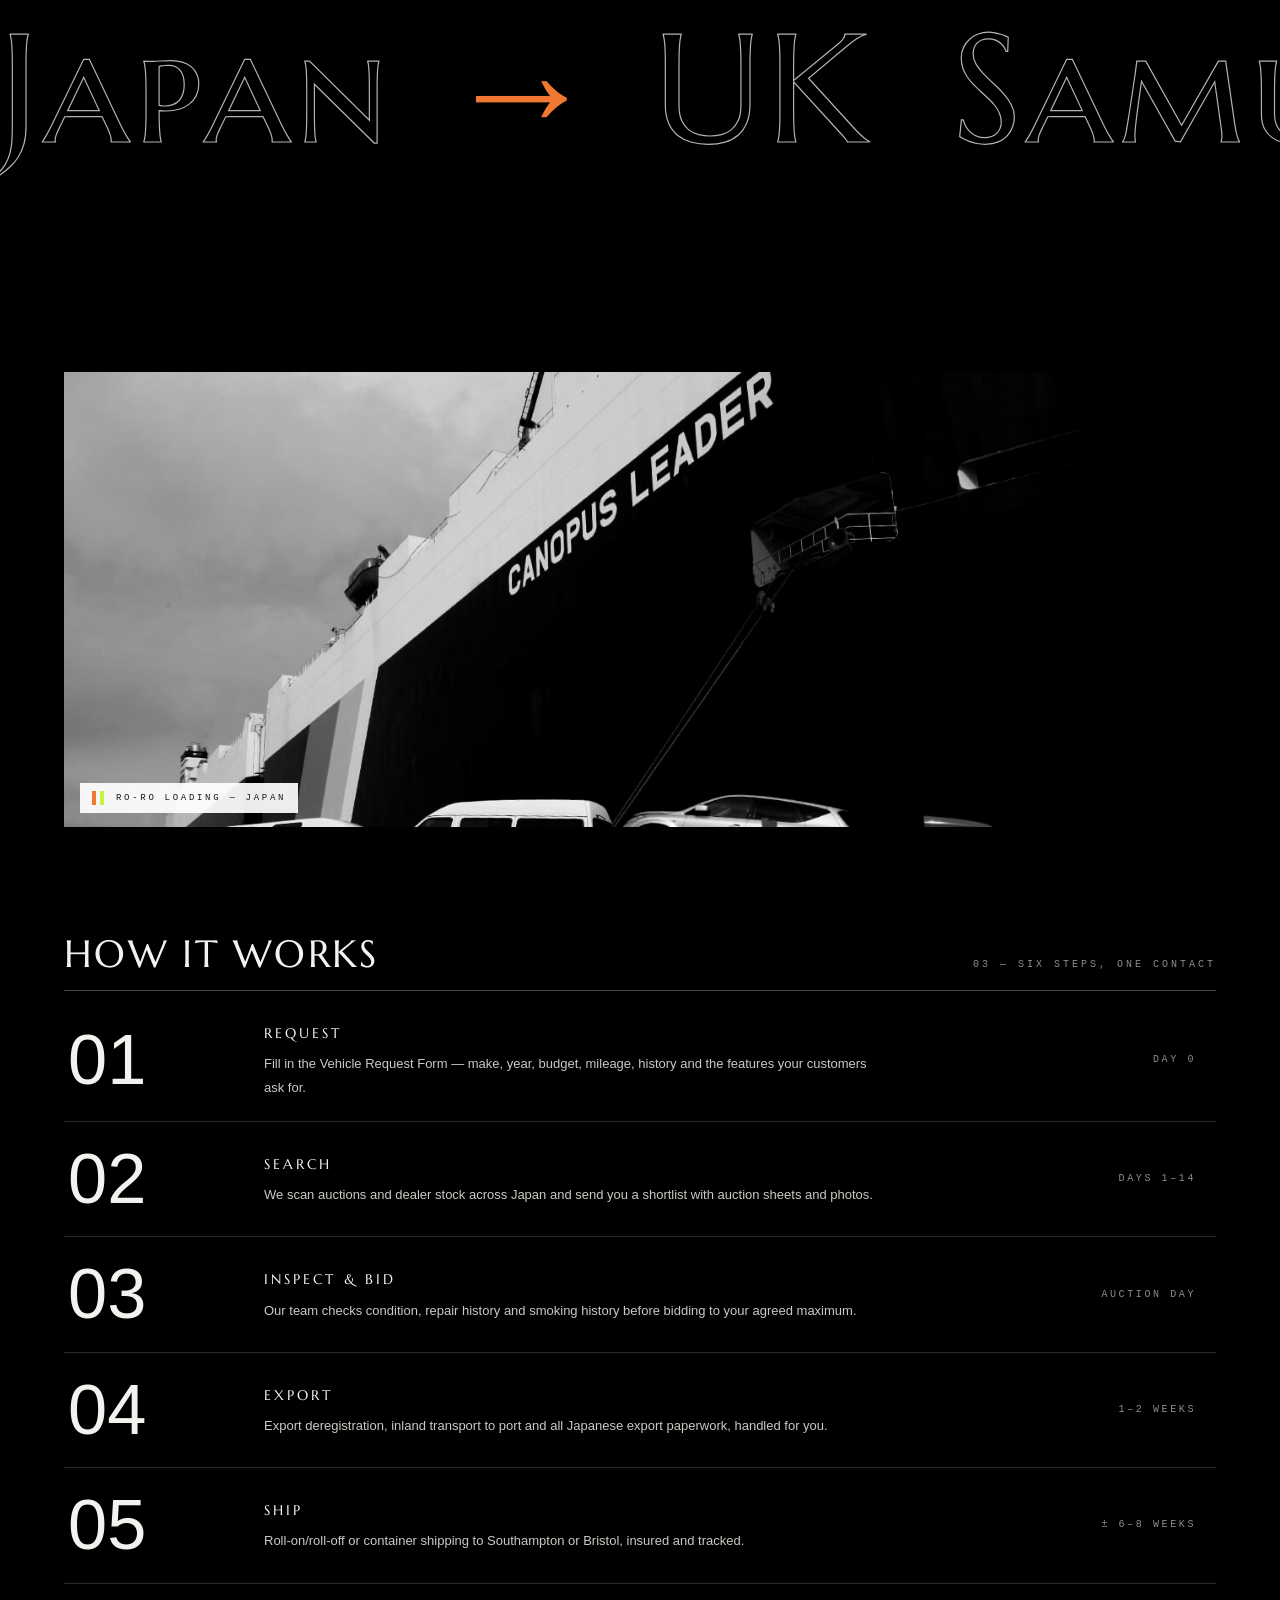
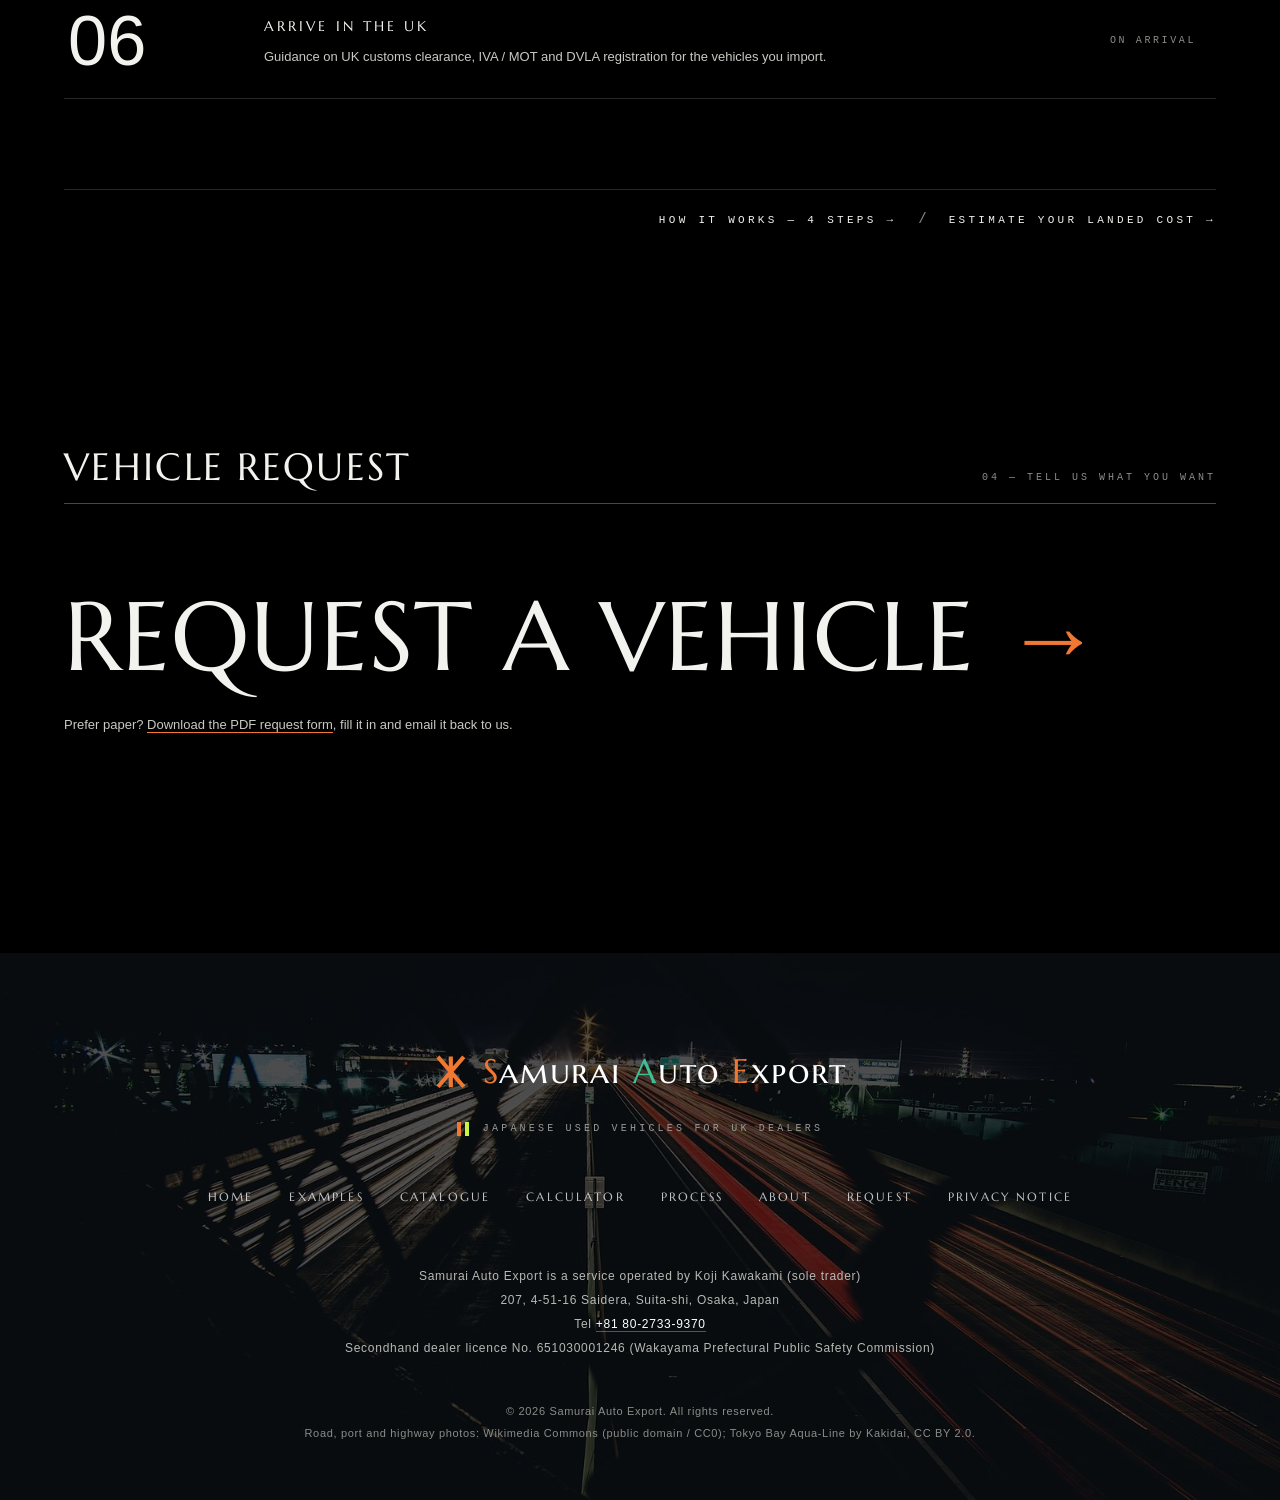
==== commit e35c153f: "chore: keep internal privacy working notes out of the public repository The audit record behind the " ====
--- a/index.html
+++ b/index.html
@@ -679,8 +679,7 @@
 </main>
 
 <!-- =====================================================================
-     PRIVACY NOTICE — UK GDPR privacy information for people who contact us
-     (Japanese reference copy and open points: docs/privacy_notice_ja.md)
+     PRIVACY NOTICE
      ===================================================================== -->
 <main class="page" data-page="privacy" hidden>
   <div class="page-head">
